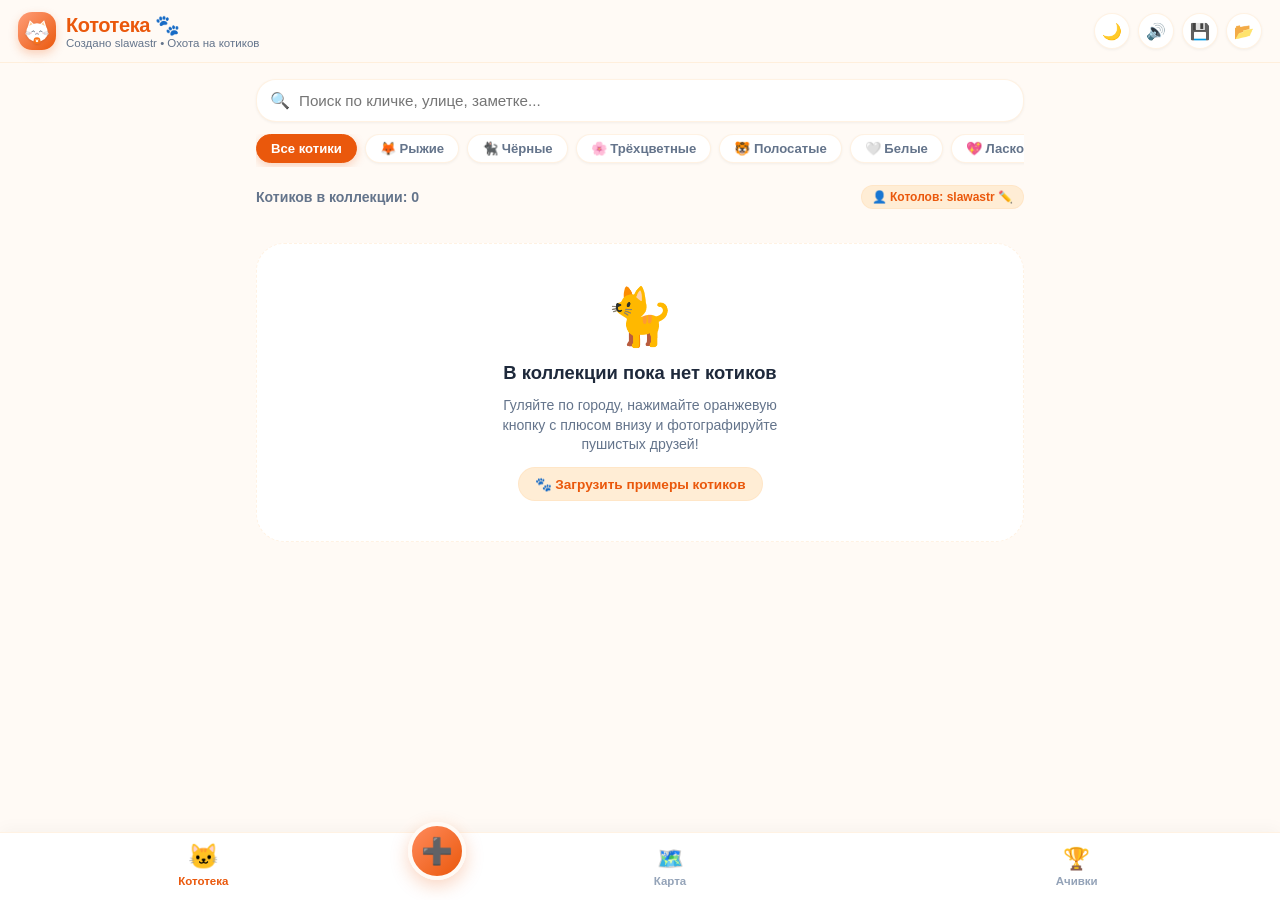
==== android_kototeka/app/src/main/assets/index.html @ 3562c902 "Fix JS init bug, add Telegram sharing template, cat postcard download, and custom username" ====
<!DOCTYPE html>
<html lang="ru">
<head>
  <meta charset="UTF-8">
  <meta name="viewport" content="width=device-width, initial-scale=1.0, maximum-scale=1.0, user-scalable=no, viewport-fit=cover">
  <title>Кототека: Охота на котиков</title>
  
  <!-- PWA & Android Meta -->
  <meta name="theme-color" content="#EA580C">
  <meta name="apple-mobile-web-app-capable" content="yes">
  <meta name="apple-mobile-web-app-status-bar-style" content="black-translucent">
  <meta name="apple-mobile-web-app-title" content="Кототека">
  <link rel="manifest" href="./manifest.json">
  <link rel="icon" type="image/svg+xml" href="./icons/cat-icon.svg">
  <link rel="apple-touch-icon" href="./icons/icon-192.png">

  <!-- Leaflet Map CSS -->
  <link rel="stylesheet" href="https://unpkg.com/leaflet@1.9.4/dist/leaflet.css" 
        integrity="sha256-p4NxAoJBhIIN+hmNHrzRCf9tD/miZyoHS5obTRR9BMY=" crossorigin="" />

  <!-- App Custom Styles -->
  <link rel="stylesheet" href="./css/app.css">
</head>
<body>

  <!-- Top App Header -->
  <header class="app-header">
    <div class="brand-container">
      <img src="./icons/cat-icon.svg" alt="Кототека" class="brand-icon">
      <div>
        <div class="brand-title">Кототека 🐾</div>
        <div class="brand-subtitle">Создано slawastr • Охота на котиков</div>
      </div>
    </div>
    <div class="header-actions">
      <button id="themeToggleBtn" class="icon-button" title="Тёмная/светлая тема">🌙</button>
      <button id="soundToggleBtn" class="icon-button" title="Звуки">🔊</button>
      <button id="exportBackupBtn" class="icon-button" title="Резервная копия (Экспорт)">💾</button>
      <label for="importBackupInput" class="icon-button" title="Восстановить из файла" style="cursor:pointer;">📂</label>
      <input type="file" id="importBackupInput" accept=".json" style="display:none;" />
    </div>
  </header>

  <!-- SCREEN 1: Кототека (Gallery Feed) -->
  <main id="galleryScreen" class="tab-screen active">
    <!-- Search & Filters -->
    <section class="search-filter-section">
      <div class="search-input-wrapper">
        <span class="search-icon">🔍</span>
        <input type="text" id="catSearchInput" class="search-input" placeholder="Поиск по кличке, улице, заметке...">
      </div>
      <div class="filter-chips-container">
        <button type="button" class="filter-chip active" data-filter="all">Все котики</button>
        <button type="button" class="filter-chip" data-filter="Рыжий">🦊 Рыжие</button>
        <button type="button" class="filter-chip" data-filter="Чёрный">🐈‍⬛ Чёрные</button>
        <button type="button" class="filter-chip" data-filter="Трёхцветный">🌸 Трёхцветные</button>
        <button type="button" class="filter-chip" data-filter="Полосатый">🐯 Полосатые</button>
        <button type="button" class="filter-chip" data-filter="Белый">🤍 Белые</button>
        <button type="button" class="filter-chip" data-filter="Ласковый">💖 Ласковые</button>
        <button type="button" class="filter-chip" data-filter="Спит">💤 Спящие</button>
        <button type="button" class="filter-chip" data-filter="Бандит">😎 Бандиты</button>
        <button type="button" class="filter-chip" data-filter="manual">🗺️ Только ручные метки</button>
      </div>
    </section>

    <!-- Stats Bar -->
    <div class="collection-stats-bar">
      <span id="catsCountLabel">Котиков в коллекции: 0</span>
      <button type="button" id="userProfileBtn" class="btn-secondary" style="padding:4px 10px; font-size:0.75rem;" onclick="window.app.promptChangeUsername()" title="Сменить имя котолова">
        <span id="usernameDisplay">👤 Котолов: slawastr ✏️</span>
      </button>
    </div>

    <!-- Cat Cards Grid -->
    <div id="catsGrid" class="cats-grid"></div>

    <!-- Empty State -->
    <div id="emptyState" class="empty-state" style="display:none;">
      <div class="empty-icon">🐈</div>
      <div class="empty-title">В коллекции пока нет котиков</div>
      <div class="empty-desc">
        Гуляйте по городу, нажимайте оранжевую кнопку с плюсом внизу и фотографируйте пушистых друзей!
      </div>
      <button type="button" class="btn-secondary" onclick="window.app.loadSampleCats()">
        🐾 Загрузить примеры котиков
      </button>
    </div>
  </main>

  <!-- SCREEN 2: Карта всех находок -->
  <section id="mapScreen" class="tab-screen">
    <div class="map-floating-bar">
      <span class="map-stat-text">🗺️ Карта всех встреченных котов</span>
      <button id="mainMapLocateBtn" class="map-center-btn">
        <span>📍 Где я</span>
      </button>
    </div>
    <div id="mainMapContainer"></div>
  </section>

  <!-- SCREEN 3: Достижения и Статистика -->
  <section id="achievementsScreen" class="tab-screen">
    <div class="achievements-header">
      <div class="achievements-summary-card">
        <div>
          <div id="statTotalCats" class="summary-stat-value">0</div>
          <div class="summary-stat-label">Всего котов</div>
        </div>
        <div>
          <div id="achUnlockedCount" class="summary-stat-value">0/10</div>
          <div class="summary-stat-label">Ачивок открыто</div>
        </div>
        <div>
          <div id="statTopColor" class="summary-stat-value">—</div>
          <div class="summary-stat-label">Топ окрас</div>
        </div>
      </div>
    </div>
    <div id="achievementsList" class="achievements-list"></div>
    <div style="text-align:center; padding:24px 0 12px 0; font-size:0.82rem; color:var(--text-subtle);">
      🐾 «Кототека» создана <b>slawastr</b> • С любовью к уличным котикам
    </div>
  </section>

  <!-- Bottom Navigation Bar -->
  <nav class="bottom-nav">
    <button class="nav-item active" data-tab="gallery">
      <span class="nav-icon">🐱</span>
      <span>Кототека</span>
    </button>
    
    <div class="fab-container">
      <button id="fabAddCat" class="fab-button" title="Сфотографировать кота">
        <span>➕</span>
      </button>
    </div>

    <button class="nav-item" data-tab="map">
      <span class="nav-icon">🗺️</span>
      <span>Карта</span>
    </button>

    <button class="nav-item" data-tab="achievements">
      <span class="nav-icon">🏆</span>
      <span>Ачивки</span>
    </button>
  </nav>

  <!-- =========================================================================
       MODAL: Добавить котика
       ========================================================================= -->
  <div id="addCatModal" class="modal-overlay">
    <div class="modal-sheet">
      <div class="modal-header">
        <h3 class="modal-title"><span>📸</span> Новый пушистик</h3>
        <button type="button" class="modal-close-btn" onclick="window.app.closeAddCatModal()">✕</button>
      </div>

      <form id="addCatForm" style="display:flex; flex-direction:column; gap:16px;">
        <!-- Photo Uploader -->
        <div class="form-group">
          <label class="form-label"><span>📷</span> Фото кота</label>
          <div id="photoUploaderBox" class="photo-uploader-box">
            <img id="previewPhotoImg" class="photo-preview-img" style="display:none;" alt="Предпросмотр" />
            <div id="photoUploaderContent" class="photo-uploader-content">
              <span class="photo-uploader-icon">📷</span>
              <span class="photo-uploader-text">Сфотографировать котика</span>
              <span class="photo-uploader-sub">или загрузить из галереи</span>
            </div>
          </div>
          <!-- Hidden Native Inputs for Camera and Gallery -->
          <input type="file" id="cameraInput" accept="image/*" capture="environment" style="display:none;" />
          <input type="file" id="galleryInput" accept="image/*" style="display:none;" />
          <div class="photo-actions-row">
            <button type="button" class="photo-action-btn" onclick="document.getElementById('cameraInput').click()">
              📸 Открыть камеру
            </button>
            <button type="button" class="photo-action-btn" onclick="document.getElementById('galleryInput').click()">
              🖼️ Выбрать из фото
            </button>
          </div>
        </div>

        <!-- Name Input -->
        <div class="form-group">
          <label class="form-label" for="catNameInput"><span>🐾</span> Кличка / Описание</label>
          <input type="text" id="catNameInput" class="form-input" placeholder="Например: Барсик у булочной, Рыжий хулиган..." required>
        </div>

        <!-- Date & Time Input -->
        <div class="form-group">
          <label class="form-label" for="catDateInput"><span>📅</span> Дата и время встречи</label>
          <input type="datetime-local" id="catDateInput" class="form-input" required>
        </div>

        <!-- Color Selector Chips -->
        <div class="form-group">
          <label class="form-label"><span>🎨</span> Окрас</label>
          <div id="colorChips" class="tag-chips-grid">
            <span class="tag-select-chip selected" data-val="Рыжий">Рыжий</span>
            <span class="tag-select-chip" data-val="Чёрный">Чёрный</span>
            <span class="tag-select-chip" data-val="Трёхцветный">Трёхцветный</span>
            <span class="tag-select-chip" data-val="Серый">Серый</span>
            <span class="tag-select-chip" data-val="Полосатый">Полосатый</span>
            <span class="tag-select-chip" data-val="Белый">Белый</span>
            <span class="tag-select-chip" data-val="Сиамский">Сиамский</span>
            <span class="tag-select-chip" data-val="Другой">Другой</span>
          </div>
        </div>

        <!-- Mood / Behavior Selector Chips -->
        <div class="form-group">
          <label class="form-label"><span>😺</span> Характер / Настроение</label>
          <div id="moodChips" class="tag-chips-grid">
            <span class="tag-select-chip selected" data-val="Ласковый">Ласковый</span>
            <span class="tag-select-chip" data-val="Спит">Спит</span>
            <span class="tag-select-chip" data-val="Бандит">Бандит</span>
            <span class="tag-select-chip" data-val="Пугливый">Пугливый</span>
            <span class="tag-select-chip" data-val="Охотник">Охотник</span>
            <span class="tag-select-chip" data-val="Мурчит">Мурчит</span>
            <span class="tag-select-chip" data-val="Важный">Важный</span>
          </div>
        </div>

        <!-- Geolocation Dual Selector -->
        <div class="geo-section">
          <div style="display:flex; justify-content:space-between; align-items:center;">
            <label class="form-label" style="margin:0;"><span>📍</span> Геолокация находки</label>
          </div>

          <!-- Mode switcher tab -->
          <div class="geo-mode-switcher">
            <button type="button" id="geoModeManualBtn" class="geo-mode-btn active">
              🗺️ Вручную на карте
            </button>
            <button type="button" id="geoModeAutoBtn" class="geo-mode-btn">
              📡 По GPS (Авто)
            </button>
          </div>

          <!-- Manual Mode Section -->
          <div id="geoManualControls">
            <div class="geo-notice-banner">
              <span>💡</span>
              <div>
                <b>Обход сбоев GPS:</b> просто ткните в нужное место на карте или перетащите лапку. Работает безотказно даже при спуфинге и глушилках в центре города!
              </div>
            </div>

            <!-- Address input with search -->
            <div class="picker-search-bar" style="margin-top:8px;">
              <input type="text" id="manualAddressInput" class="form-input" placeholder="Улица, дом или ориентир (напр. ул. Ленина, 5)" />
              <button type="button" id="searchAddressBtn" class="btn-secondary" style="white-space:nowrap;">Найти</button>
            </div>

            <!-- Mini Leaflet Picker Map -->
            <div id="pickerMapContainer"></div>
            <div style="font-size:0.72rem; color:var(--text-subtle); margin-top:4px; text-align:center;">
              👆 Тапните в любую точку карты или потяните маркер
            </div>
          </div>

          <!-- Auto GPS Mode Section -->
          <div id="geoAutoControls" style="display:none;">
            <div class="geo-notice-banner" style="background:#eff6ff; border-color:#bfdbfe; color:#1e40af;">
              <span>📡</span>
              <div>
                Использует точный датчик GPS смартфона. Если спутники глушатся или показывают аэропорт — переключитесь на «Вручную».
              </div>
            </div>
            <button type="button" id="getGpsBtn" class="btn-secondary" style="width:100%; margin-top:8px; justify-content:center;">
              📡 Определить координаты по GPS
            </button>
            <div id="gpsStatusText" style="font-size:0.78rem; color:var(--text-muted); margin-top:8px; line-height:1.4;">
              Нажмите кнопку выше, чтобы запросить геолокацию устройства
            </div>
          </div>
        </div>

        <!-- Notes Input -->
        <div class="form-group">
          <label class="form-label" for="catNotesInput"><span>📝</span> Заметки об этой встрече</label>
          <textarea id="catNotesInput" class="form-textarea" placeholder="Угостили сосиской, дал погладить пузико, сидит у тёплого люка..."></textarea>
        </div>

        <!-- Save Button -->
        <button type="submit" class="btn-primary">
          <span>🐾</span> Добавить котика в коллекцию!
        </button>
      </form>
    </div>
  </div>

  <!-- =========================================================================
       MODAL: Просмотр карточки котика
       ========================================================================= -->
  <div id="catDetailModal" class="modal-overlay">
    <div class="modal-sheet">
      <div class="modal-header">
        <h3 id="detailCatName" class="modal-title">Барсик</h3>
        <button type="button" class="modal-close-btn" onclick="window.app.closeCatDetailModal()">✕</button>
      </div>

      <img id="detailCatPhoto" class="cat-detail-hero" src="" alt="Фото кота">

      <div style="display:flex; flex-direction:column; gap:10px;">
        <div style="display:flex; align-items:center; justify-content:space-between; flex-wrap:wrap; gap:6px;">
          <div id="detailCatDate" style="font-size:0.82rem; color:var(--text-subtle);"></div>
          <button type="button" class="btn-secondary" style="padding:3px 9px; font-size:0.75rem;" onclick="window.app.editCatDate()">📅 Изменить дату</button>
        </div>
        <div id="detailCatLocation" style="font-size:0.92rem; font-weight:600; color:var(--text-main); display:flex; align-items:center; flex-wrap:wrap;"></div>
        
        <div id="detailCatTags" class="cat-card-tags"></div>

        <div id="detailCatNotes" style="font-size:0.88rem; line-height:1.5; background:#fff7ed; border-left:3px solid var(--primary); padding:10px 14px; border-radius:0 var(--radius-md) var(--radius-md) 0;"></div>
      </div>

      <!-- Telegram Share & Postcard Generation -->
      <div style="display:flex; flex-direction:column; gap:8px; margin-top:8px;">
        <button type="button" class="btn-primary" style="padding:11px 14px; font-size:0.92rem; background:linear-gradient(135deg, #2AABEE, #229ED9);" onclick="window.app.shareToTelegram()">
          <span>✈️</span> Поделиться в Telegram
        </button>
        <button type="button" class="btn-secondary" style="justify-content:center; padding:10px 14px; font-size:0.85rem;" onclick="window.app.downloadCatCard()">
          <span>🖼️</span> Скачать открытку с котиком (PNG)
        </button>
      </div>

      <div class="cat-detail-actions" style="margin-top:8px;">
        <a id="detailOpenMapBtn" href="#" target="_blank" class="btn-secondary" style="flex:1; justify-content:center; text-decoration:none;">
          🗺️ Открыть на карте
        </a>
        <button type="button" class="btn-outline-danger" onclick="window.app.deleteCurrentCat()">
          🗑️ Удалить
        </button>
      </div>
    </div>
  </div>

  <!-- Toast Container for Achievements and Alerts -->
  <div id="toastContainer"></div>

  <!-- Leaflet Map JS -->
  <script src="https://unpkg.com/leaflet@1.9.4/dist/leaflet.js" 
          integrity="sha256-20nQCchB9co0qIjJZRGuk2/Z9VM+kNiyxNV1lvTlZBo=" crossorigin=""></script>

  <!-- App Core Modules -->
  <script src="./js/db.js"></script>
  <script src="./js/camera.js"></script>
  <script src="./js/map.js"></script>
  <script src="./js/achievements.js"></script>
  <script src="./js/app.js"></script>
</body>
</html>
---- android_kototeka/app/src/main/assets/css/app.css ----
/* ==========================================================================
   Kototeka App Styling (Cozy Warm Theme)
   ========================================================================== */

:root {
  --primary: #ea580c;
  --primary-hover: #c2410c;
  --primary-light: #ffedd5;
  --primary-glow: rgba(234, 88, 12, 0.25);
  
  --bg-main: #fffaf5;
  --bg-card: #ffffff;
  --bg-surface: #fed7aa22;
  
  --text-main: #1e293b;
  --text-muted: #64748b;
  --text-subtle: #94a3b8;
  
  --accent-amber: #f59e0b;
  --accent-green: #10b981;
  --accent-rose: #f43f5e;
  --accent-blue: #0284c7;
  
  --border-light: #f1f5f9;
  --border-card: #fed7aa55;
  
  --shadow-sm: 0 1px 3px rgba(0,0,0,0.05);
  --shadow-md: 0 4px 14px rgba(234, 88, 12, 0.08), 0 2px 6px rgba(0,0,0,0.04);
  --shadow-lg: 0 10px 25px -3px rgba(234, 88, 12, 0.12), 0 4px 8px -2px rgba(0,0,0,0.04);
  --shadow-modal: 0 20px 40px -6px rgba(0,0,0,0.22);
  
  --radius-sm: 8px;
  --radius-md: 14px;
  --radius-lg: 20px;
  --radius-xl: 28px;
  --radius-full: 9999px;
  
  --bottom-nav-height: 68px;
  --safe-bottom: env(safe-area-inset-bottom, 16px);
}

* {
  box-sizing: border-box;
  margin: 0;
  padding: 0;
  -webkit-tap-highlight-color: transparent;
  font-family: -apple-system, BlinkMacSystemFont, "Segoe UI", Roboto, "Helvetica Neue", Arial, sans-serif;
}

body {
  background-color: var(--bg-main);
  color: var(--text-main);
  min-height: 100vh;
  display: flex;
  flex-direction: column;
  overflow-x: hidden;
  position: relative;
  padding-bottom: calc(var(--bottom-nav-height) + var(--safe-bottom) + 20px);
}

/* App Header */
.app-header {
  position: sticky;
  top: 0;
  z-index: 50;
  background: rgba(255, 250, 245, 0.92);
  backdrop-filter: blur(12px);
  -webkit-backdrop-filter: blur(12px);
  border-bottom: 1px solid var(--border-card);
  padding: 12px 18px;
  display: flex;
  align-items: center;
  justify-content: space-between;
}

.brand-container {
  display: flex;
  align-items: center;
  gap: 10px;
}

.brand-icon {
  width: 38px;
  height: 38px;
  border-radius: var(--radius-md);
  box-shadow: 0 4px 10px var(--primary-glow);
}

.brand-title {
  font-size: 1.25rem;
  font-weight: 800;
  color: var(--primary);
  letter-spacing: -0.02em;
  display: flex;
  align-items: center;
  gap: 4px;
}

.brand-subtitle {
  font-size: 0.72rem;
  color: var(--text-muted);
  font-weight: 500;
}

.header-actions {
  display: flex;
  align-items: center;
  gap: 8px;
}

.icon-button {
  background: var(--bg-card);
  border: 1px solid var(--border-card);
  border-radius: var(--radius-full);
  width: 36px;
  height: 36px;
  display: flex;
  align-items: center;
  justify-content: center;
  font-size: 1rem;
  cursor: pointer;
  transition: all 0.2s ease;
  color: var(--text-main);
  box-shadow: var(--shadow-sm);
}

.icon-button:active {
  transform: scale(0.92);
  background: var(--primary-light);
}

/* Tab Screens */
.tab-screen {
  display: none;
  padding: 16px;
  max-width: 800px;
  margin: 0 auto;
  width: 100%;
}

.tab-screen.active {
  display: block;
}

#mapScreen.active {
  display: flex;
  flex-direction: column;
  padding: 0;
  max-width: 100%;
  height: calc(100vh - 65px - var(--bottom-nav-height) - var(--safe-bottom));
  position: relative;
}

/* Search and Filters */
.search-filter-section {
  display: flex;
  flex-direction: column;
  gap: 12px;
  margin-bottom: 18px;
}

.search-input-wrapper {
  position: relative;
  display: flex;
  align-items: center;
}

.search-icon {
  position: absolute;
  left: 14px;
  color: var(--text-subtle);
  font-size: 1rem;
}

.search-input {
  width: 100%;
  padding: 12px 14px 12px 42px;
  background: var(--bg-card);
  border: 1px solid var(--border-card);
  border-radius: var(--radius-lg);
  font-size: 0.95rem;
  color: var(--text-main);
  box-shadow: var(--shadow-sm);
  outline: none;
  transition: border-color 0.2s, box-shadow 0.2s;
}

.search-input:focus {
  border-color: var(--primary);
  box-shadow: 0 0 0 3px var(--primary-glow);
}

.filter-chips-container {
  display: flex;
  gap: 8px;
  overflow-x: auto;
  padding-bottom: 4px;
  scrollbar-width: none;
  -webkit-overflow-scrolling: touch;
}

.filter-chips-container::-webkit-scrollbar {
  display: none;
}

.filter-chip {
  flex-shrink: 0;
  padding: 6px 14px;
  background: var(--bg-card);
  border: 1px solid var(--border-card);
  border-radius: var(--radius-full);
  font-size: 0.82rem;
  font-weight: 600;
  color: var(--text-muted);
  cursor: pointer;
  transition: all 0.2s;
  box-shadow: var(--shadow-sm);
}

.filter-chip.active {
  background: var(--primary);
  color: white;
  border-color: var(--primary);
  box-shadow: 0 3px 10px var(--primary-glow);
}

/* Cat Gallery Grid */
.collection-stats-bar {
  display: flex;
  justify-content: space-between;
  align-items: center;
  margin-bottom: 14px;
  font-size: 0.88rem;
  font-weight: 700;
  color: var(--text-muted);
}

.cats-grid {
  display: grid;
  grid-template-columns: repeat(auto-fill, minmax(160px, 1fr));
  gap: 14px;
}

@media (min-width: 500px) {
  .cats-grid {
    grid-template-columns: repeat(auto-fill, minmax(180px, 1fr));
    gap: 16px;
  }
}

.cat-card {
  background: var(--bg-card);
  border: 1px solid var(--border-card);
  border-radius: var(--radius-lg);
  overflow: hidden;
  box-shadow: var(--shadow-md);
  transition: transform 0.25s cubic-bezier(0.2, 0.8, 0.2, 1), box-shadow 0.25s;
  cursor: pointer;
  display: flex;
  flex-direction: column;
  position: relative;
}

.cat-card:active {
  transform: scale(0.97);
}

.cat-card-img-wrap {
  width: 100%;
  aspect-ratio: 1 / 1;
  position: relative;
  background: #f1f5f9;
  overflow: hidden;
}

.cat-card-img {
  width: 100%;
  height: 100%;
  object-fit: cover;
  transition: transform 0.4s ease;
}

.cat-card:hover .cat-card-img {
  transform: scale(1.05);
}

.cat-card-mode-badge {
  position: absolute;
  top: 8px;
  right: 8px;
  padding: 3px 7px;
  background: rgba(255, 255, 255, 0.88);
  backdrop-filter: blur(4px);
  border-radius: var(--radius-full);
  font-size: 0.68rem;
  font-weight: 700;
  box-shadow: 0 2px 6px rgba(0,0,0,0.12);
  display: flex;
  align-items: center;
  gap: 3px;
}

.cat-card-info {
  padding: 10px 12px;
  display: flex;
  flex-direction: column;
  gap: 4px;
  flex-grow: 1;
}

.cat-card-name {
  font-size: 0.96rem;
  font-weight: 700;
  color: var(--text-main);
  white-space: nowrap;
  overflow: hidden;
  text-overflow: ellipsis;
}

.cat-card-tags {
  display: flex;
  gap: 4px;
  flex-wrap: wrap;
  margin-top: 2px;
}

.tag-badge {
  font-size: 0.68rem;
  padding: 2px 7px;
  background: var(--primary-light);
  color: var(--primary);
  border-radius: var(--radius-sm);
  font-weight: 600;
}

.cat-card-meta {
  display: flex;
  align-items: center;
  justify-content: space-between;
  margin-top: 6px;
  font-size: 0.72rem;
  color: var(--text-subtle);
}

.cat-card-loc {
  display: flex;
  align-items: center;
  gap: 3px;
  white-space: nowrap;
  overflow: hidden;
  text-overflow: ellipsis;
  max-width: 65%;
}

/* Empty State */
.empty-state {
  text-align: center;
  padding: 40px 20px;
  display: flex;
  flex-direction: column;
  align-items: center;
  gap: 12px;
  background: var(--bg-card);
  border-radius: var(--radius-xl);
  border: 1px dashed var(--border-card);
  margin-top: 20px;
}

.empty-icon {
  font-size: 3.5rem;
  animation: gentle-wobble 3s infinite ease-in-out;
}

.empty-title {
  font-size: 1.15rem;
  font-weight: 700;
  color: var(--text-main);
}

.empty-desc {
  font-size: 0.88rem;
  color: var(--text-muted);
  max-width: 320px;
  line-height: 1.4;
}

.btn-secondary {
  padding: 8px 16px;
  background: var(--primary-light);
  color: var(--primary);
  border: 1px solid var(--border-card);
  border-radius: var(--radius-full);
  font-weight: 700;
  font-size: 0.85rem;
  cursor: pointer;
  transition: all 0.2s;
  display: inline-flex;
  align-items: center;
  gap: 6px;
}

.btn-secondary:active {
  transform: scale(0.96);
}

/* Map Screen Elements */
#mainMapContainer {
  width: 100%;
  height: 100%;
  flex-grow: 1;
  background: #f8fafc;
}

.map-floating-bar {
  position: absolute;
  top: 14px;
  left: 14px;
  right: 14px;
  z-index: 400;
  background: rgba(255, 255, 255, 0.94);
  backdrop-filter: blur(8px);
  padding: 8px 14px;
  border-radius: var(--radius-lg);
  box-shadow: var(--shadow-md);
  display: flex;
  align-items: center;
  justify-content: space-between;
  border: 1px solid var(--border-card);
}

.map-stat-text {
  font-size: 0.86rem;
  font-weight: 700;
  color: var(--text-main);
}

.map-center-btn {
  background: var(--primary);
  color: white;
  border: none;
  border-radius: var(--radius-full);
  padding: 6px 12px;
  font-size: 0.82rem;
  font-weight: 700;
  cursor: pointer;
  display: flex;
  align-items: center;
  gap: 4px;
  box-shadow: 0 2px 8px var(--primary-glow);
}

/* Custom Map Pins */
.custom-cat-icon {
  background: transparent;
  border: none;
}

.cat-map-pin {
  width: 44px;
  height: 52px;
  position: relative;
  display: flex;
  flex-direction: column;
  align-items: center;
  cursor: pointer;
  transition: transform 0.2s cubic-bezier(0.175, 0.885, 0.32, 1.275);
}

.cat-map-pin:hover {
  transform: scale(1.15) translateY(-4px);
  z-index: 1000;
}

.pin-inner {
  width: 40px;
  height: 40px;
  border-radius: 50%;
  background: white;
  border: 3px solid var(--primary);
  box-shadow: 0 4px 10px rgba(0,0,0,0.25);
  overflow: hidden;
  display: flex;
  align-items: center;
  justify-content: center;
}

.pin-inner img {
  width: 100%;
  height: 100%;
  object-fit: cover;
}

.pin-tip {
  width: 0;
  height: 0;
  border-left: 6px solid transparent;
  border-right: 6px solid transparent;
  border-top: 8px solid var(--primary);
  margin-top: -1px;
}

.cat-map-popup {
  padding: 6px;
  display: flex;
  flex-direction: column;
  gap: 8px;
}

.cat-bubble-popup .leaflet-popup-content-wrapper {
  border-radius: var(--radius-lg);
  box-shadow: var(--shadow-lg);
  padding: 4px;
}

.cat-bubble-popup .leaflet-popup-content {
  margin: 6px;
}

.popup-thumb {
  width: 100%;
  height: 120px;
  background-size: cover;
  background-position: center;
  border-radius: var(--radius-md);
}

.popup-name {
  font-size: 1rem;
  font-weight: 800;
  color: var(--text-main);
  margin: 0;
}

.popup-date, .popup-addr {
  font-size: 0.75rem;
  color: var(--text-muted);
}

.popup-btn {
  margin-top: 4px;
  width: 100%;
  padding: 6px;
  background: var(--primary);
  color: white;
  border: none;
  border-radius: var(--radius-md);
  font-size: 0.82rem;
  font-weight: 700;
  cursor: pointer;
}

/* Bottom Navigation */
.bottom-nav {
  position: fixed;
  bottom: 0;
  left: 0;
  right: 0;
  height: var(--bottom-nav-height);
  padding-bottom: var(--safe-bottom);
  background: rgba(255, 255, 255, 0.95);
  backdrop-filter: blur(14px);
  -webkit-backdrop-filter: blur(14px);
  border-top: 1px solid var(--border-card);
  display: flex;
  align-items: center;
  justify-content: space-around;
  z-index: 100;
  box-shadow: 0 -4px 15px rgba(0,0,0,0.03);
}

.nav-item {
  flex: 1;
  display: flex;
  flex-direction: column;
  align-items: center;
  gap: 3px;
  color: var(--text-subtle);
  font-size: 0.72rem;
  font-weight: 600;
  cursor: pointer;
  transition: all 0.2s;
  padding: 6px 0;
  background: transparent;
  border: none;
}

.nav-item.active {
  color: var(--primary);
}

.nav-icon {
  font-size: 1.35rem;
  transition: transform 0.2s;
}

.nav-item.active .nav-icon {
  transform: scale(1.15) translateY(-2px);
}

/* Floating Action Button (Add Cat) */
.fab-container {
  position: relative;
  width: 60px;
  height: 60px;
  display: flex;
  align-items: center;
  justify-content: center;
  top: -16px;
}

.fab-button {
  width: 58px;
  height: 58px;
  border-radius: 50%;
  background: linear-gradient(135deg, #ff8a5c, #ea580c);
  color: white;
  border: 4px solid var(--bg-main);
  box-shadow: 0 6px 18px var(--primary-glow);
  display: flex;
  align-items: center;
  justify-content: center;
  font-size: 1.6rem;
  cursor: pointer;
  transition: all 0.2s cubic-bezier(0.175, 0.885, 0.32, 1.275);
}

.fab-button:active {
  transform: scale(0.92);
}

/* Achievements Screen */
.achievements-header {
  margin-bottom: 16px;
}

.achievements-summary-card {
  background: linear-gradient(135deg, #fff7ed, #ffedd5);
  border: 1px solid #fed7aa;
  border-radius: var(--radius-lg);
  padding: 16px;
  display: grid;
  grid-template-columns: repeat(3, 1fr);
  gap: 12px;
  text-align: center;
  margin-bottom: 20px;
  box-shadow: var(--shadow-sm);
}

.summary-stat-value {
  font-size: 1.4rem;
  font-weight: 800;
  color: var(--primary);
}

.summary-stat-label {
  font-size: 0.72rem;
  color: var(--text-muted);
  font-weight: 600;
  margin-top: 2px;
}

.achievements-list {
  display: flex;
  flex-direction: column;
  gap: 12px;
}

.ach-card {
  background: var(--bg-card);
  border: 1px solid var(--border-card);
  border-radius: var(--radius-md);
  padding: 14px;
  display: flex;
  align-items: center;
  gap: 14px;
  box-shadow: var(--shadow-sm);
  transition: all 0.2s;
}

.ach-card.locked {
  opacity: 0.55;
  filter: grayscale(0.85);
  background: #f8fafc;
}

.ach-card-icon {
  width: 48px;
  height: 48px;
  border-radius: 50%;
  background: var(--primary-light);
  display: flex;
  align-items: center;
  justify-content: center;
  font-size: 1.5rem;
  flex-shrink: 0;
}

.ach-card.locked .ach-card-icon {
  background: #e2e8f0;
}

.ach-card-info {
  flex-grow: 1;
}

.ach-card-title {
  font-size: 0.95rem;
  font-weight: 700;
  color: var(--text-main);
  display: flex;
  align-items: center;
  justify-content: space-between;
}

.ach-card-desc {
  font-size: 0.78rem;
  color: var(--text-muted);
  margin-top: 2px;
}

.ach-card-progress {
  font-size: 0.72rem;
  font-weight: 700;
  color: var(--primary);
}

/* Modals */
.modal-overlay {
  position: fixed;
  inset: 0;
  background: rgba(15, 23, 42, 0.6);
  backdrop-filter: blur(4px);
  -webkit-backdrop-filter: blur(4px);
  z-index: 500;
  display: flex;
  align-items: flex-end;
  justify-content: center;
  opacity: 0;
  pointer-events: none;
  transition: opacity 0.25s ease;
}

@media (min-width: 640px) {
  .modal-overlay {
    align-items: center;
    padding: 20px;
  }
}

.modal-overlay.open {
  opacity: 1;
  pointer-events: auto;
}

.modal-sheet {
  background: var(--bg-card);
  width: 100%;
  max-width: 540px;
  max-height: 92vh;
  border-radius: var(--radius-xl) var(--radius-xl) 0 0;
  overflow-y: auto;
  box-shadow: var(--shadow-modal);
  transform: translateY(100%);
  transition: transform 0.3s cubic-bezier(0.16, 1, 0.3, 1);
  padding: 20px;
  position: relative;
  display: flex;
  flex-direction: column;
  gap: 16px;
}

@media (min-width: 640px) {
  .modal-sheet {
    border-radius: var(--radius-xl);
    transform: scale(0.95) translateY(20px);
  }
  .modal-overlay.open .modal-sheet {
    transform: scale(1) translateY(0);
  }
}

.modal-overlay.open .modal-sheet {
  transform: translateY(0);
}

.modal-header {
  display: flex;
  align-items: center;
  justify-content: space-between;
  border-bottom: 1px solid var(--border-light);
  padding-bottom: 12px;
}

.modal-title {
  font-size: 1.2rem;
  font-weight: 800;
  color: var(--text-main);
  display: flex;
  align-items: center;
  gap: 6px;
}

.modal-close-btn {
  background: #f1f5f9;
  border: none;
  width: 32px;
  height: 32px;
  border-radius: 50%;
  font-size: 1.2rem;
  display: flex;
  align-items: center;
  justify-content: center;
  cursor: pointer;
  color: var(--text-muted);
}

/* Photo Picker Area */
.photo-uploader-box {
  width: 100%;
  aspect-ratio: 16 / 10;
  background: #fff7ed;
  border: 2px dashed #fdba74;
  border-radius: var(--radius-lg);
  display: flex;
  flex-direction: column;
  align-items: center;
  justify-content: center;
  gap: 10px;
  position: relative;
  overflow: hidden;
  cursor: pointer;
  transition: all 0.2s;
}

.photo-uploader-box:hover {
  background: #ffedd5;
  border-color: var(--primary);
}

.photo-preview-img {
  width: 100%;
  height: 100%;
  object-fit: cover;
  position: absolute;
  inset: 0;
}

.photo-uploader-content {
  display: flex;
  flex-direction: column;
  align-items: center;
  gap: 6px;
  text-align: center;
  z-index: 2;
  pointer-events: none;
}

.photo-uploader-icon {
  font-size: 2.2rem;
}

.photo-uploader-text {
  font-size: 0.9rem;
  font-weight: 700;
  color: var(--primary);
}

.photo-uploader-sub {
  font-size: 0.72rem;
  color: var(--text-muted);
}

.photo-actions-row {
  display: flex;
  gap: 10px;
  width: 100%;
}

.photo-action-btn {
  flex: 1;
  padding: 10px;
  border-radius: var(--radius-md);
  background: var(--bg-surface);
  border: 1px solid var(--border-card);
  font-size: 0.82rem;
  font-weight: 700;
  color: var(--primary);
  display: flex;
  align-items: center;
  justify-content: center;
  gap: 6px;
  cursor: pointer;
}

/* Form Controls */
.form-group {
  display: flex;
  flex-direction: column;
  gap: 6px;
}

.form-label {
  font-size: 0.82rem;
  font-weight: 700;
  color: var(--text-main);
  display: flex;
  align-items: center;
  gap: 4px;
}

.form-input, .form-textarea {
  width: 100%;
  padding: 10px 14px;
  border: 1px solid var(--border-card);
  border-radius: var(--radius-md);
  font-size: 0.92rem;
  background: #fdfdfd;
  color: var(--text-main);
  outline: none;
  transition: all 0.2s;
}

.form-input:focus, .form-textarea:focus {
  border-color: var(--primary);
  box-shadow: 0 0 0 3px var(--primary-glow);
}

.form-textarea {
  min-height: 70px;
  resize: vertical;
}

/* Tag Selectors */
.tag-chips-grid {
  display: flex;
  flex-wrap: wrap;
  gap: 6px;
}

.tag-select-chip {
  padding: 5px 12px;
  border-radius: var(--radius-full);
  background: #f1f5f9;
  border: 1px solid #e2e8f0;
  font-size: 0.78rem;
  font-weight: 600;
  color: var(--text-muted);
  cursor: pointer;
  transition: all 0.15s;
}

.tag-select-chip.selected {
  background: var(--primary);
  color: white;
  border-color: var(--primary);
  box-shadow: 0 2px 6px var(--primary-glow);
}

/* Dual Geolocation Selector (Auto vs Manual) */
.geo-section {
  background: #fffbf7;
  border: 1px solid #fed7aa;
  border-radius: var(--radius-lg);
  padding: 12px;
  display: flex;
  flex-direction: column;
  gap: 10px;
}

.geo-mode-switcher {
  display: flex;
  background: #f1f5f9;
  border-radius: var(--radius-md);
  padding: 3px;
  gap: 4px;
}

.geo-mode-btn {
  flex: 1;
  padding: 8px 10px;
  border-radius: var(--radius-sm);
  border: none;
  background: transparent;
  font-size: 0.8rem;
  font-weight: 700;
  color: var(--text-muted);
  cursor: pointer;
  transition: all 0.2s;
  display: flex;
  align-items: center;
  justify-content: center;
  gap: 5px;
}

.geo-mode-btn.active {
  background: white;
  color: var(--primary);
  box-shadow: 0 2px 6px rgba(0,0,0,0.08);
}

.geo-notice-banner {
  background: #fffbeb;
  border: 1px solid #fde68a;
  border-radius: var(--radius-md);
  padding: 8px 10px;
  font-size: 0.74rem;
  color: #92400e;
  line-height: 1.35;
  display: flex;
  align-items: flex-start;
  gap: 6px;
}

#pickerMapContainer {
  width: 100%;
  height: 190px;
  border-radius: var(--radius-md);
  border: 1px solid var(--border-card);
  margin-top: 4px;
  overflow: hidden;
  position: relative;
}

.picker-search-bar {
  display: flex;
  gap: 6px;
}

.btn-primary {
  width: 100%;
  padding: 14px;
  background: linear-gradient(135deg, #ff8a5c, #ea580c);
  color: white;
  border: none;
  border-radius: var(--radius-lg);
  font-size: 1rem;
  font-weight: 800;
  cursor: pointer;
  box-shadow: 0 6px 18px var(--primary-glow);
  display: flex;
  align-items: center;
  justify-content: center;
  gap: 8px;
  transition: all 0.2s;
}

.btn-primary:active {
  transform: scale(0.98);
}

/* Picker Marker on Map */
.picker-pin-wrapper {
  background: transparent;
  border: none;
}

.picker-custom-pin {
  display: flex;
  flex-direction: column;
  align-items: center;
  cursor: grab;
}

.picker-pin-paw {
  width: 38px;
  height: 38px;
  background: #ea580c;
  color: white;
  border-radius: 50% 50% 50% 0;
  transform: rotate(-45deg);
  display: flex;
  align-items: center;
  justify-content: center;
  font-size: 1.2rem;
  box-shadow: 0 4px 10px rgba(0,0,0,0.3);
  border: 2px solid white;
}

.picker-pin-paw span {
  transform: rotate(45deg);
}

.picker-pin-shadow {
  width: 16px;
  height: 6px;
  background: rgba(0,0,0,0.25);
  border-radius: 50%;
  margin-top: 3px;
}

/* Detail Modal Styles */
.cat-detail-hero {
  width: 100%;
  max-height: 320px;
  border-radius: var(--radius-lg);
  object-fit: cover;
  box-shadow: var(--shadow-md);
}

.cat-detail-actions {
  display: flex;
  gap: 10px;
}

.btn-outline-danger {
  padding: 10px 16px;
  border: 1px solid #fca5a5;
  background: #fef2f2;
  color: #dc2626;
  border-radius: var(--radius-md);
  font-size: 0.85rem;
  font-weight: 700;
  cursor: pointer;
}

/* Toast Notifications */
#toastContainer {
  position: fixed;
  top: 18px;
  left: 50%;
  transform: translateX(-50%);
  z-index: 1000;
  display: flex;
  flex-direction: column;
  gap: 8px;
  width: 90%;
  max-width: 380px;
  pointer-events: none;
}

.achievement-toast {
  background: rgba(255, 255, 255, 0.96);
  backdrop-filter: blur(12px);
  border: 2px solid #fdba74;
  border-radius: var(--radius-xl);
  padding: 12px 16px;
  display: flex;
  align-items: center;
  gap: 12px;
  box-shadow: var(--shadow-modal);
  pointer-events: auto;
  transition: all 0.4s ease;
}

.ach-icon-bubble {
  width: 44px;
  height: 44px;
  border-radius: 50%;
  background: linear-gradient(135deg, #fed7aa, #f97316);
  display: flex;
  align-items: center;
  justify-content: center;
  font-size: 1.5rem;
  flex-shrink: 0;
  box-shadow: 0 4px 10px var(--primary-glow);
}

.ach-badge-label {
  font-size: 0.68rem;
  font-weight: 800;
  color: var(--primary);
  text-transform: uppercase;
  letter-spacing: 0.04em;
}

.ach-title {
  font-size: 0.95rem;
  font-weight: 800;
  color: var(--text-main);
}

.ach-desc {
  font-size: 0.74rem;
  color: var(--text-muted);
}

.fade-out {
  opacity: 0;
  transform: translateY(-15px) scale(0.95);
}

@keyframes gentle-wobble {
  0%, 100% { transform: rotate(0deg); }
  25% { transform: rotate(-6deg); }
  75% { transform: rotate(6deg); }
}

@keyframes popIn {
  0% { transform: scale(0.7); opacity: 0; }
  80% { transform: scale(1.08); }
  100% { transform: scale(1); opacity: 1; }
}

.animate-pop {
  animation: popIn 0.3s cubic-bezier(0.175, 0.885, 0.32, 1.275);
}

/* ==========================================================================
   Dark Mode Theme Overrides
   ========================================================================== */

body.dark-mode {
  --bg-main: #0b1120;
  --bg-card: #1e293b;
  --bg-surface: #334155;
  
  --text-main: #f8fafc;
  --text-muted: #cbd5e1;
  --text-subtle: #94a3b8;
  
  --border-light: #334155;
  --border-card: #334155;
  
  --primary-light: rgba(234, 88, 12, 0.22);
}

body.dark-mode .app-header {
  background: rgba(11, 17, 32, 0.94);
  border-bottom-color: #334155;
}

body.dark-mode .bottom-nav {
  background: rgba(11, 17, 32, 0.95);
  border-top-color: #334155;
}

body.dark-mode .modal-sheet {
  background: #1e293b;
  color: #f8fafc;
}

body.dark-mode .form-input,
body.dark-mode .form-textarea,
body.dark-mode .search-input {
  background: #0f172a;
  color: #f8fafc;
  border-color: #334155;
}

body.dark-mode .filter-chip {
  background: #1e293b;
  color: #cbd5e1;
  border-color: #334155;
}

body.dark-mode .tag-select-chip {
  background: #0f172a;
  color: #cbd5e1;
  border-color: #334155;
}

body.dark-mode .geo-section {
  background: #1e293b;
  border-color: #475569;
}

body.dark-mode .geo-mode-switcher {
  background: #0f172a;
}

body.dark-mode .geo-mode-btn.active {
  background: #334155;
  color: #f97316;
}

body.dark-mode .geo-notice-banner {
  background: #292524;
  border-color: #78350f;
  color: #fde68a;
}

body.dark-mode .ach-card {
  background: #1e293b;
  border-color: #334155;
}

body.dark-mode .ach-card.locked {
  background: #0f172a;
}

body.dark-mode .achievements-summary-card {
  background: linear-gradient(135deg, #1e293b, #0f172a);
  border-color: #ea580c55;
}

body.dark-mode .photo-uploader-box {
  background: #0f172a;
  border-color: #ea580c77;
}

body.dark-mode .empty-state {
  background: #1e293b;
  border-color: #334155;
}

body.dark-mode .icon-button {
  background: #1e293b;
  border-color: #334155;
  color: #f8fafc;
}

body.dark-mode .cat-card {
  background: #1e293b;
  border-color: #334155;
}

body.dark-mode .cat-bubble-popup .leaflet-popup-content-wrapper {
  background: #1e293b;
  color: #f8fafc;
}

body.dark-mode .popup-name {
  color: #f8fafc;
}

body.dark-mode .map-floating-bar {
  background: rgba(30, 41, 59, 0.94);
  border-color: #334155;
}

body.dark-mode .map-stat-text {
  color: #f8fafc;
}

body.dark-mode .achievement-toast {
  background: rgba(30, 41, 59, 0.96);
  border-color: #ea580c;
  color: #f8fafc;
}
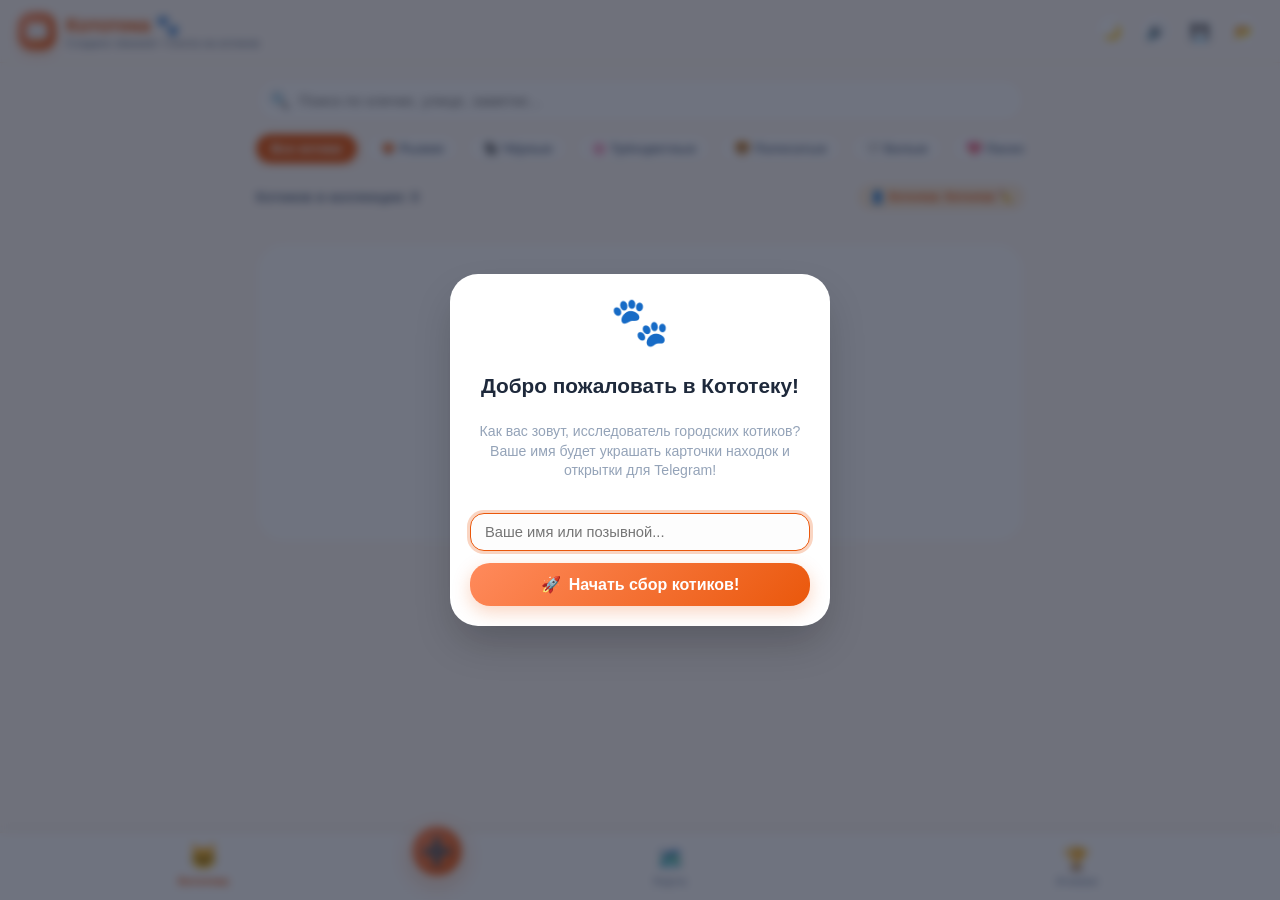
==== commit 4a436728: "Fix camera FileProvider permission error, add first-launch username prompt, and EXIF date extraction" ====
--- a/android_kototeka/app/src/main/assets/index.html
+++ b/android_kototeka/app/src/main/assets/index.html
@@ -191,6 +191,7 @@
         <div class="form-group">
           <label class="form-label" for="catDateInput"><span>📅</span> Дата и время встречи</label>
           <input type="datetime-local" id="catDateInput" class="form-input" required>
+          <div id="catDateDetectedNotice" style="display:none; font-size:0.75rem; color:#ea580c; font-weight:600; margin-top:4px;"></div>
         </div>
 
         <!-- Color Selector Chips -->
@@ -336,6 +337,49 @@
     </div>
   </div>
 
+  <!-- =========================================================================
+       MODAL: Открытка с котиком (Предпросмотр и сохранение)
+       ========================================================================= -->
+  <div id="postcardModal" class="modal-overlay">
+    <div class="modal-sheet" style="max-width:440px;">
+      <div class="modal-header">
+        <h3 class="modal-title"><span>🖼️</span> Открытка котика</h3>
+        <button type="button" class="modal-close-btn" onclick="document.getElementById('postcardModal').classList.remove('open')">✕</button>
+      </div>
+
+      <img id="postcardPreviewImg" style="width:100%; border-radius:14px; box-shadow:0 4px 14px rgba(0,0,0,0.15); margin-top:6px;" alt="Открытка с котиком">
+
+      <div style="display:flex; flex-direction:column; gap:8px; margin-top:10px;">
+        <button type="button" class="btn-primary" onclick="window.app.savePostcardToDevice()">
+          <span>💾</span> Сохранить открытку в Галерею
+        </button>
+        <button type="button" class="btn-secondary" style="justify-content:center; padding:10px 14px;" onclick="window.app.sharePostcardToTelegram()">
+          <span>✈️</span> Отправить в Telegram
+        </button>
+      </div>
+    </div>
+  </div>
+
+  <!-- =========================================================================
+       MODAL: Приветствие и выбор имени при первом входе
+       ========================================================================= -->
+  <div id="welcomeUserModal" class="modal-overlay">
+    <div class="modal-sheet" style="max-width:380px; text-align:center;">
+      <div style="font-size:3rem; margin-bottom:8px;">🐾</div>
+      <h3 class="modal-title" style="justify-content:center; font-size:1.3rem;">Добро пожаловать в Кототеку!</h3>
+      <p style="font-size:0.88rem; color:var(--text-subtle); margin:8px 0 16px; line-height:1.4;">
+        Как вас зовут, исследователь городских котиков? Ваше имя будет украшать карточки находок и открытки для Telegram!
+      </p>
+
+      <form id="welcomeUserForm" style="display:flex; flex-direction:column; gap:12px;">
+        <input type="text" id="welcomeUsernameInput" class="form-input" placeholder="Ваше имя или позывной..." maxlength="30" required autofocus />
+        <button type="submit" class="btn-primary" style="justify-content:center; padding:12px;">
+          <span>🚀</span> Начать сбор котиков!
+        </button>
+      </form>
+    </div>
+  </div>
+
   <!-- Toast Container for Achievements and Alerts -->
   <div id="toastContainer"></div>
 
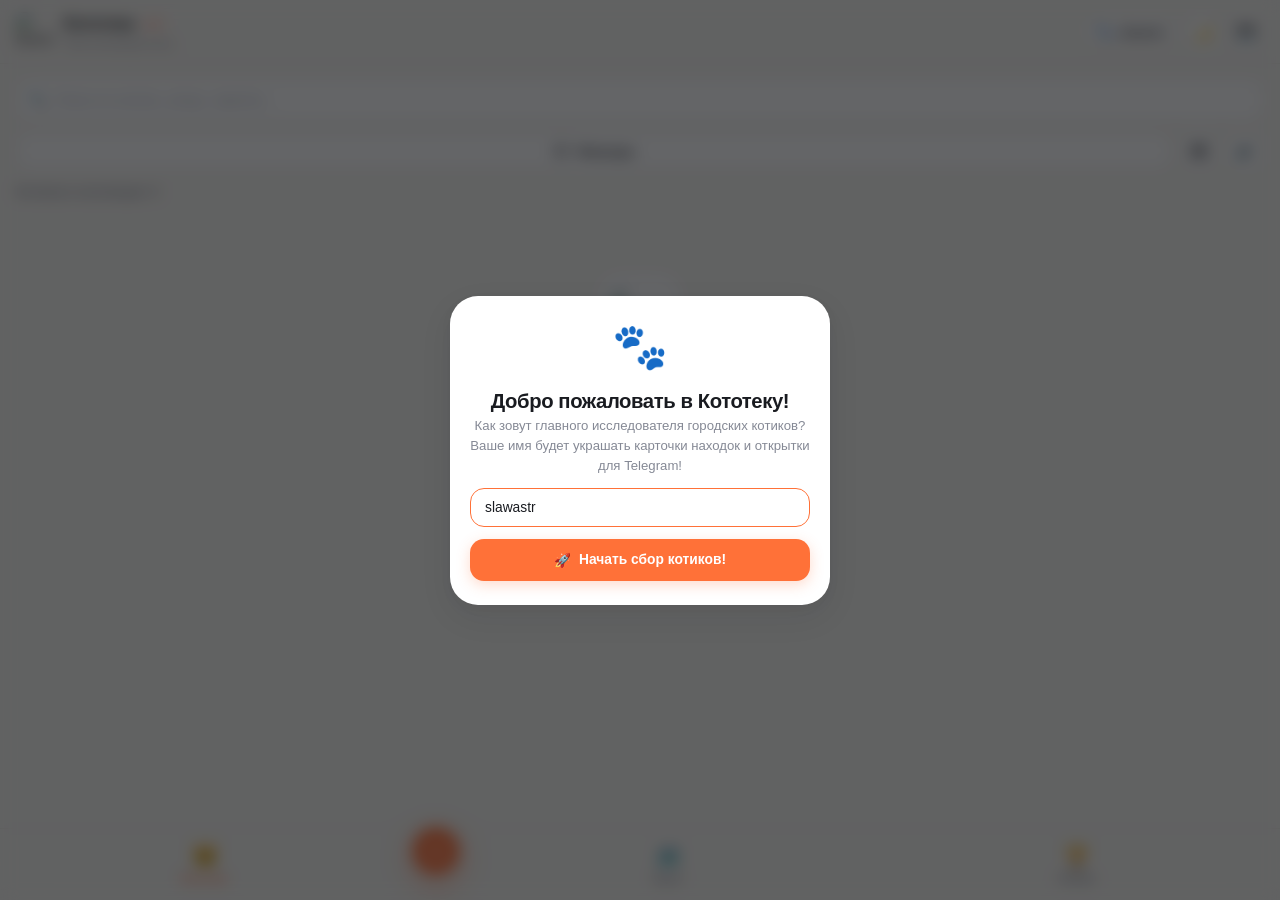
==== commit fe6398be: "Kototeka 2.0: Premium redesign, native filter sheet, retina photo pipeline, and v2.0.0 release" ====
--- a/android_kototeka/app/src/main/assets/index.html
+++ b/android_kototeka/app/src/main/assets/index.html
@@ -3,12 +3,12 @@
 <head>
   <meta charset="UTF-8">
   <meta name="viewport" content="width=device-width, initial-scale=1.0, maximum-scale=1.0, user-scalable=no, viewport-fit=cover">
-  <title>Кототека: Охота на котиков</title>
+  <title>Кототека 2.0 — Коллекция городских котов</title>
   
-  <!-- PWA & Android Meta -->
-  <meta name="theme-color" content="#EA580C">
+  <!-- PWA & Mobile Meta -->
+  <meta name="theme-color" content="#F7F5F0" id="themeColorMeta">
   <meta name="apple-mobile-web-app-capable" content="yes">
-  <meta name="apple-mobile-web-app-status-bar-style" content="black-translucent">
+  <meta name="apple-mobile-web-app-status-bar-style" content="default">
   <meta name="apple-mobile-web-app-title" content="Кототека">
   <link rel="manifest" href="./manifest.json">
   <link rel="icon" type="image/svg+xml" href="./icons/cat-icon.svg">
@@ -18,7 +18,7 @@
   <link rel="stylesheet" href="https://unpkg.com/leaflet@1.9.4/dist/leaflet.css" 
         integrity="sha256-p4NxAoJBhIIN+hmNHrzRCf9tD/miZyoHS5obTRR9BMY=" crossorigin="" />
 
-  <!-- App Custom Styles -->
+  <!-- App 2.0 Custom Styles -->
   <link rel="stylesheet" href="./css/app.css">
 </head>
 <body>
@@ -26,60 +26,102 @@
   <!-- Top App Header -->
   <header class="app-header">
     <div class="brand-container">
-      <img src="./icons/cat-icon.svg" alt="Кототека" class="brand-icon">
-      <div>
-        <div class="brand-title">Кототека 🐾</div>
-        <div class="brand-subtitle">Создано slawastr • Охота на котиков</div>
-      </div>
-    </div>
+      <div class="brand-logo-wrap">
+        <img src="./icons/cat-icon.svg" alt="Кототека" class="brand-icon">
+      </div>
+      <div class="brand-titles">
+        <div class="brand-name">
+          <span>Кототека</span>
+          <span class="brand-badge">2.0</span>
+        </div>
+        <div class="brand-tagline">Твоя коллекция котов</div>
+      </div>
+    </div>
+    
     <div class="header-actions">
-      <button id="themeToggleBtn" class="icon-button" title="Тёмная/светлая тема">🌙</button>
-      <button id="soundToggleBtn" class="icon-button" title="Звуки">🔊</button>
-      <button id="exportBackupBtn" class="icon-button" title="Резервная копия (Экспорт)">💾</button>
-      <label for="importBackupInput" class="icon-button" title="Восстановить из файла" style="cursor:pointer;">📂</label>
-      <input type="file" id="importBackupInput" accept=".json" style="display:none;" />
+      <button type="button" id="userProfileBtn" class="header-user-pill" onclick="window.app.promptChangeUsername()" title="Сменить имя котолова">
+        <span class="user-pill-avatar">🐾</span>
+        <span id="usernameDisplay">slawastr</span>
+      </button>
+      <button type="button" id="themeToggleBtn" class="header-icon-btn" title="Сменить тему оформления">
+        <span id="themeToggleIcon">🌙</span>
+      </button>
+      <button type="button" id="backupModalBtn" class="header-icon-btn" onclick="window.app.openBackupModal()" title="Резервное копирование">
+        <span>💾</span>
+      </button>
     </div>
   </header>
 
   <!-- SCREEN 1: Кототека (Gallery Feed) -->
   <main id="galleryScreen" class="tab-screen active">
-    <!-- Search & Filters -->
-    <section class="search-filter-section">
-      <div class="search-input-wrapper">
+    <!-- Controls: Search & Native Filter Button -->
+    <section class="gallery-controls-section">
+      <div class="search-box">
         <span class="search-icon">🔍</span>
         <input type="text" id="catSearchInput" class="search-input" placeholder="Поиск по кличке, улице, заметке...">
-      </div>
-      <div class="filter-chips-container">
-        <button type="button" class="filter-chip active" data-filter="all">Все котики</button>
-        <button type="button" class="filter-chip" data-filter="Рыжий">🦊 Рыжие</button>
-        <button type="button" class="filter-chip" data-filter="Чёрный">🐈‍⬛ Чёрные</button>
-        <button type="button" class="filter-chip" data-filter="Трёхцветный">🌸 Трёхцветные</button>
-        <button type="button" class="filter-chip" data-filter="Полосатый">🐯 Полосатые</button>
-        <button type="button" class="filter-chip" data-filter="Белый">🤍 Белые</button>
-        <button type="button" class="filter-chip" data-filter="Ласковый">💖 Ласковые</button>
-        <button type="button" class="filter-chip" data-filter="Спит">💤 Спящие</button>
-        <button type="button" class="filter-chip" data-filter="Бандит">😎 Бандиты</button>
-        <button type="button" class="filter-chip" data-filter="manual">🗺️ Только ручные метки</button>
+        <button type="button" id="searchClearBtn" class="search-clear-btn" style="display:none;" title="Очистить поиск">✕</button>
+      </div>
+
+      <div class="controls-toolbar">
+        <button type="button" id="openFilterBtn" class="btn-filter-trigger" onclick="window.app.openFilterModal()">
+          <svg class="control-svg" width="16" height="16" viewBox="0 0 24 24" fill="none" stroke="currentColor" stroke-width="2" stroke-linecap="round" stroke-linejoin="round">
+            <line x1="4" y1="21" x2="4" y2="14"></line>
+            <line x1="4" y1="10" x2="4" y2="3"></line>
+            <line x1="12" y1="21" x2="12" y2="12"></line>
+            <line x1="12" y1="8" x2="12" y2="3"></line>
+            <line x1="20" y1="21" x2="20" y2="16"></line>
+            <line x1="20" y1="12" x2="20" y2="3"></line>
+            <line x1="1" y1="14" x2="7" y2="14"></line>
+            <line x1="9" y1="8" x2="15" y2="8"></line>
+            <line x1="17" y1="16" x2="23" y2="16"></line>
+          </svg>
+          <span>Фильтры</span>
+          <span id="activeFilterBadge" class="filter-count-badge" style="display:none;">0</span>
+        </button>
+
+        <button type="button" id="viewToggleBtn" class="btn-tool-icon" onclick="window.app.toggleViewLayout()" title="Переключить вид карточек">
+          <svg id="viewGridIcon" class="control-svg" width="18" height="18" viewBox="0 0 24 24" fill="none" stroke="currentColor" stroke-width="2" stroke-linecap="round" stroke-linejoin="round">
+            <rect x="3" y="3" width="7" height="7" rx="1.5"></rect>
+            <rect x="14" y="3" width="7" height="7" rx="1.5"></rect>
+            <rect x="14" y="14" width="7" height="7" rx="1.5"></rect>
+            <rect x="3" y="14" width="7" height="7" rx="1.5"></rect>
+          </svg>
+          <svg id="viewListIcon" class="control-svg" style="display:none;" width="18" height="18" viewBox="0 0 24 24" fill="none" stroke="currentColor" stroke-width="2" stroke-linecap="round" stroke-linejoin="round">
+            <line x1="8" y1="6" x2="21" y2="6"></line>
+            <line x1="8" y1="12" x2="21" y2="12"></line>
+            <line x1="8" y1="18" x2="21" y2="18"></line>
+            <line x1="3" y1="6" x2="3.01" y2="6"></line>
+            <line x1="3" y1="12" x2="3.01" y2="12"></line>
+            <line x1="3" y1="18" x2="3.01" y2="18"></line>
+          </svg>
+        </button>
+
+        <button type="button" id="soundToggleBtn" class="btn-tool-icon" title="Звуки мурчания">
+          <span id="soundIcon">🔊</span>
+        </button>
       </div>
     </section>
 
-    <!-- Stats Bar -->
-    <div class="collection-stats-bar">
-      <span id="catsCountLabel">Котиков в коллекции: 0</span>
-      <button type="button" id="userProfileBtn" class="btn-secondary" style="padding:4px 10px; font-size:0.75rem;" onclick="window.app.promptChangeUsername()" title="Сменить имя котолова">
-        <span id="usernameDisplay">👤 Котолов: slawastr ✏️</span>
-      </button>
-    </div>
-
-    <!-- Cat Cards Grid -->
-    <div id="catsGrid" class="cats-grid"></div>
+    <!-- Collection Status & Active Tag Bar -->
+    <div class="collection-status-bar">
+      <span id="catsCountLabel" class="collection-count-text">Котиков в коллекции: 0</span>
+      <div id="activeFilterTagsWrap" class="active-tags-row" style="display:none;">
+        <span id="activeFilterDesc" class="active-tag-pill">Фильтр активен</span>
+        <button type="button" class="active-tag-reset" onclick="window.app.resetFilters()">✕ Сбросить</button>
+      </div>
+    </div>
+
+    <!-- Cat Cards Grid (supports .view-grid and .view-cards) -->
+    <div id="catsGrid" class="cats-grid view-grid"></div>
 
     <!-- Empty State -->
     <div id="emptyState" class="empty-state" style="display:none;">
-      <div class="empty-icon">🐈</div>
-      <div class="empty-title">В коллекции пока нет котиков</div>
+      <div class="empty-symbol-wrap">
+        <img src="./icons/cat-icon.svg" alt="Пустая коллекция" class="empty-logo-art">
+      </div>
+      <div class="empty-title">Коллекция пока пуста</div>
       <div class="empty-desc">
-        Гуляйте по городу, нажимайте оранжевую кнопку с плюсом внизу и фотографируйте пушистых друзей!
+        Гуляйте по улицам, встречайте пушистиков и сохраняйте их в личную «Кототеку». Нажмите «+» внизу, чтобы запечатлеть первого кота!
       </div>
       <button type="button" class="btn-secondary" onclick="window.app.loadSampleCats()">
         🐾 Загрузить примеры котиков
@@ -90,8 +132,11 @@
   <!-- SCREEN 2: Карта всех находок -->
   <section id="mapScreen" class="tab-screen">
     <div class="map-floating-bar">
-      <span class="map-stat-text">🗺️ Карта всех встреченных котов</span>
-      <button id="mainMapLocateBtn" class="map-center-btn">
+      <div class="map-header-info">
+        <span class="map-stat-title">Карта встреч</span>
+        <span id="mapCatsCountSub" class="map-stat-sub">Котики на карте города</span>
+      </div>
+      <button type="button" id="mainMapLocateBtn" class="map-action-btn">
         <span>📍 Где я</span>
       </button>
     </div>
@@ -102,23 +147,27 @@
   <section id="achievementsScreen" class="tab-screen">
     <div class="achievements-header">
       <div class="achievements-summary-card">
-        <div>
+        <div class="summary-stat-col">
           <div id="statTotalCats" class="summary-stat-value">0</div>
           <div class="summary-stat-label">Всего котов</div>
         </div>
-        <div>
-          <div id="achUnlockedCount" class="summary-stat-value">0/10</div>
+        <div class="summary-stat-divider"></div>
+        <div class="summary-stat-col">
+          <div id="achUnlockedCount" class="summary-stat-value">0/18</div>
           <div class="summary-stat-label">Ачивок открыто</div>
         </div>
-        <div>
+        <div class="summary-stat-divider"></div>
+        <div class="summary-stat-col">
           <div id="statTopColor" class="summary-stat-value">—</div>
-          <div class="summary-stat-label">Топ окрас</div>
-        </div>
-      </div>
-    </div>
+          <div class="summary-stat-label">Любимый окрас</div>
+        </div>
+      </div>
+    </div>
+
     <div id="achievementsList" class="achievements-list"></div>
-    <div style="text-align:center; padding:24px 0 12px 0; font-size:0.82rem; color:var(--text-subtle);">
-      🐾 «Кототека» создана <b>slawastr</b> • С любовью к уличным котикам
+
+    <div class="achievements-footer-credits">
+      Кототека 2.0 • Создано <b>slawastr</b> • С любовью к уличным котикам
     </div>
   </section>
 
@@ -126,57 +175,57 @@
   <nav class="bottom-nav">
     <button class="nav-item active" data-tab="gallery">
       <span class="nav-icon">🐱</span>
-      <span>Кототека</span>
+      <span class="nav-label">Кототека</span>
     </button>
     
     <div class="fab-container">
-      <button id="fabAddCat" class="fab-button" title="Сфотографировать кота">
-        <span>➕</span>
+      <button id="fabAddCat" class="fab-button" title="Добавить нового котика">
+        <span class="fab-plus-symbol">＋</span>
       </button>
     </div>
 
     <button class="nav-item" data-tab="map">
       <span class="nav-icon">🗺️</span>
-      <span>Карта</span>
+      <span class="nav-label">Карта</span>
     </button>
 
     <button class="nav-item" data-tab="achievements">
       <span class="nav-icon">🏆</span>
-      <span>Ачивки</span>
+      <span class="nav-label">Ачивки</span>
     </button>
   </nav>
 
   <!-- =========================================================================
-       MODAL: Добавить котика
+       MODAL: Добавить котика (Add Cat)
        ========================================================================= -->
   <div id="addCatModal" class="modal-overlay">
     <div class="modal-sheet">
       <div class="modal-header">
-        <h3 class="modal-title"><span>📸</span> Новый пушистик</h3>
+        <h3 class="modal-title"><span>📸</span> Новый котик</h3>
         <button type="button" class="modal-close-btn" onclick="window.app.closeAddCatModal()">✕</button>
       </div>
 
-      <form id="addCatForm" style="display:flex; flex-direction:column; gap:16px;">
+      <form id="addCatForm" class="modal-form-flow">
         <!-- Photo Uploader -->
         <div class="form-group">
-          <label class="form-label"><span>📷</span> Фото кота</label>
+          <label class="form-label"><span>📷</span> Фотография кота</label>
           <div id="photoUploaderBox" class="photo-uploader-box">
             <img id="previewPhotoImg" class="photo-preview-img" style="display:none;" alt="Предпросмотр" />
             <div id="photoUploaderContent" class="photo-uploader-content">
               <span class="photo-uploader-icon">📷</span>
               <span class="photo-uploader-text">Сфотографировать котика</span>
-              <span class="photo-uploader-sub">или загрузить из галереи</span>
+              <span class="photo-uploader-sub">или выбрать из медиатеки</span>
             </div>
           </div>
           <!-- Hidden Native Inputs for Camera and Gallery -->
           <input type="file" id="cameraInput" accept="image/*" capture="environment" style="display:none;" />
           <input type="file" id="galleryInput" accept="image/*" style="display:none;" />
           <div class="photo-actions-row">
-            <button type="button" class="photo-action-btn" onclick="document.getElementById('cameraInput').click()">
+            <button type="button" class="btn-subtle-action" onclick="document.getElementById('cameraInput').click()">
               📸 Открыть камеру
             </button>
-            <button type="button" class="photo-action-btn" onclick="document.getElementById('galleryInput').click()">
-              🖼️ Выбрать из фото
+            <button type="button" class="btn-subtle-action" onclick="document.getElementById('galleryInput').click()">
+              🖼️ Выбрать из галереи
             </button>
           </div>
         </div>
@@ -191,12 +240,12 @@
         <div class="form-group">
           <label class="form-label" for="catDateInput"><span>📅</span> Дата и время встречи</label>
           <input type="datetime-local" id="catDateInput" class="form-input" required>
-          <div id="catDateDetectedNotice" style="display:none; font-size:0.75rem; color:#ea580c; font-weight:600; margin-top:4px;"></div>
+          <div id="catDateDetectedNotice" class="metadata-detected-badge" style="display:none;"></div>
         </div>
 
         <!-- Color Selector Chips -->
         <div class="form-group">
-          <label class="form-label"><span>🎨</span> Окрас</label>
+          <label class="form-label"><span>🎨</span> Окрас шерсти</label>
           <div id="colorChips" class="tag-chips-grid">
             <span class="tag-select-chip selected" data-val="Рыжий">Рыжий</span>
             <span class="tag-select-chip" data-val="Чёрный">Чёрный</span>
@@ -225,9 +274,10 @@
 
         <!-- Geolocation Dual Selector -->
         <div class="geo-section">
-          <div style="display:flex; justify-content:space-between; align-items:center;">
+          <div class="geo-header-row">
             <label class="form-label" style="margin:0;"><span>📍</span> Геолокация находки</label>
           </div>
+          <div id="catGpsDetectedNotice" class="metadata-detected-badge" style="display:none;"></div>
 
           <!-- Mode switcher tab -->
           <div class="geo-mode-switcher">
@@ -244,36 +294,36 @@
             <div class="geo-notice-banner">
               <span>💡</span>
               <div>
-                <b>Обход сбоев GPS:</b> просто ткните в нужное место на карте или перетащите лапку. Работает безотказно даже при спуфинге и глушилках в центре города!
+                <b>Обход сбоев GPS:</b> просто ткните в нужное место на карте или перетащите лапку. Работает безотказно даже при спуфинге в центре города!
               </div>
             </div>
 
             <!-- Address input with search -->
-            <div class="picker-search-bar" style="margin-top:8px;">
+            <div class="picker-search-bar">
               <input type="text" id="manualAddressInput" class="form-input" placeholder="Улица, дом или ориентир (напр. ул. Ленина, 5)" />
-              <button type="button" id="searchAddressBtn" class="btn-secondary" style="white-space:nowrap;">Найти</button>
+              <button type="button" id="searchAddressBtn" class="btn-subtle-action" style="white-space:nowrap;">Найти</button>
             </div>
 
             <!-- Mini Leaflet Picker Map -->
-            <div id="pickerMapContainer"></div>
-            <div style="font-size:0.72rem; color:var(--text-subtle); margin-top:4px; text-align:center;">
+            <div id="pickerMapContainer" class="picker-mini-map"></div>
+            <div class="picker-map-hint">
               👆 Тапните в любую точку карты или потяните маркер
             </div>
           </div>
 
           <!-- Auto GPS Mode Section -->
           <div id="geoAutoControls" style="display:none;">
-            <div class="geo-notice-banner" style="background:#eff6ff; border-color:#bfdbfe; color:#1e40af;">
+            <div class="geo-notice-banner gps-blue">
               <span>📡</span>
               <div>
-                Использует точный датчик GPS смартфона. Если спутники глушатся или показывают аэропорт — переключитесь на «Вручную».
+                Использует спутниковый датчик смартфона. Если спутники глушатся или показывают аэропорт — переключитесь на «Вручную».
               </div>
             </div>
             <button type="button" id="getGpsBtn" class="btn-secondary" style="width:100%; margin-top:8px; justify-content:center;">
-              📡 Определить координаты по GPS
+              📡 Запросить точные координаты GPS
             </button>
-            <div id="gpsStatusText" style="font-size:0.78rem; color:var(--text-muted); margin-top:8px; line-height:1.4;">
-              Нажмите кнопку выше, чтобы запросить геолокацию устройства
+            <div id="gpsStatusText" class="gps-status-info">
+              Нажмите кнопку выше для запроса геолокации
             </div>
           </div>
         </div>
@@ -281,11 +331,11 @@
         <!-- Notes Input -->
         <div class="form-group">
           <label class="form-label" for="catNotesInput"><span>📝</span> Заметки об этой встрече</label>
-          <textarea id="catNotesInput" class="form-textarea" placeholder="Угостили сосиской, дал погладить пузико, сидит у тёплого люка..."></textarea>
+          <textarea id="catNotesInput" class="form-textarea" placeholder="Угостили вкусняшкой, дал погладить пузико, сидит у тёплого люка..."></textarea>
         </div>
 
         <!-- Save Button -->
-        <button type="submit" class="btn-primary">
+        <button type="submit" class="btn-primary" style="margin-top:4px;">
           <span>🐾</span> Добавить котика в коллекцию!
         </button>
       </form>
@@ -293,47 +343,206 @@
   </div>
 
   <!-- =========================================================================
-       MODAL: Просмотр карточки котика
+       MODAL: Панель фильтров и сортировки (Native Bottom Sheet)
+       ========================================================================= -->
+  <div id="filterModal" class="modal-overlay">
+    <div class="modal-sheet filter-sheet">
+      <div class="modal-header">
+        <h3 class="modal-title">Параметры коллекции</h3>
+        <div class="filter-header-actions">
+          <button type="button" id="filterSheetResetBtn" class="btn-text-link" onclick="window.app.resetFilters()">Сбросить</button>
+          <button type="button" class="modal-close-btn" onclick="window.app.closeFilterModal()">✕</button>
+        </div>
+      </div>
+
+      <div class="filter-sheet-body">
+        <!-- 1. Сортировка -->
+        <div class="filter-section-block">
+          <div class="filter-section-title">Сортировка</div>
+          <div class="chip-options-wrap" id="sortFilterChips">
+            <button type="button" class="filter-select-chip selected" data-sort="newest">Сначала новые</button>
+            <button type="button" class="filter-select-chip" data-sort="oldest">Сначала старые</button>
+            <button type="button" class="filter-select-chip" data-sort="nameAsc">По кличке (А-Я)</button>
+            <button type="button" class="filter-select-chip" data-sort="nameDesc">По кличке (Я-А)</button>
+          </div>
+        </div>
+
+        <!-- 2. Окрас -->
+        <div class="filter-section-block">
+          <div class="filter-section-title">Окрас шерсти</div>
+          <div class="chip-options-wrap" id="colorFilterChips">
+            <button type="button" class="filter-select-chip selected" data-color="all">Все окрасы</button>
+            <button type="button" class="filter-select-chip" data-color="Рыжий">Рыжий</button>
+            <button type="button" class="filter-select-chip" data-color="Чёрный">Чёрный</button>
+            <button type="button" class="filter-select-chip" data-color="Трёхцветный">Трёхцветный</button>
+            <button type="button" class="filter-select-chip" data-color="Серый">Серый</button>
+            <button type="button" class="filter-select-chip" data-color="Полосатый">Полосатый</button>
+            <button type="button" class="filter-select-chip" data-color="Белый">Белый</button>
+            <button type="button" class="filter-select-chip" data-color="Сиамский">Сиамский</button>
+            <button type="button" class="filter-select-chip" data-color="Другой">Другой</button>
+          </div>
+        </div>
+
+        <!-- 3. Характер -->
+        <div class="filter-section-block">
+          <div class="filter-section-title">Характер и повадки</div>
+          <div class="chip-options-wrap" id="moodFilterChips">
+            <button type="button" class="filter-select-chip selected" data-mood="all">Любой характер</button>
+            <button type="button" class="filter-select-chip" data-mood="Ласковый">Ласковый</button>
+            <button type="button" class="filter-select-chip" data-mood="Спит">Спит</button>
+            <button type="button" class="filter-select-chip" data-mood="Бандит">Бандит</button>
+            <button type="button" class="filter-select-chip" data-mood="Пугливый">Пугливый</button>
+            <button type="button" class="filter-select-chip" data-mood="Охотник">Охотник</button>
+            <button type="button" class="filter-select-chip" data-mood="Мурчит">Мурчит</button>
+            <button type="button" class="filter-select-chip" data-mood="Важный">Важный</button>
+          </div>
+        </div>
+
+        <!-- 4. Наличие геолокации -->
+        <div class="filter-section-block">
+          <div class="filter-section-title">Геолокация</div>
+          <div class="chip-options-wrap" id="geoFilterChips">
+            <button type="button" class="filter-select-chip selected" data-geo="all">Любой способ</button>
+            <button type="button" class="filter-select-chip" data-geo="auto">📡 По GPS</button>
+            <button type="button" class="filter-select-chip" data-geo="manual">🗺️ Указано вручную</button>
+          </div>
+        </div>
+      </div>
+
+      <div class="filter-sheet-footer">
+        <button type="button" id="applyFiltersBtn" class="btn-primary" style="width:100%; justify-content:center;" onclick="window.app.applyFiltersAndClose()">
+          Показать котиков
+        </button>
+      </div>
+    </div>
+  </div>
+
+  <!-- =========================================================================
+       MODAL: Просмотр карточки котика (Cat Detail Modal)
        ========================================================================= -->
   <div id="catDetailModal" class="modal-overlay">
-    <div class="modal-sheet">
+    <div class="modal-sheet cat-detail-sheet">
       <div class="modal-header">
         <h3 id="detailCatName" class="modal-title">Барсик</h3>
         <button type="button" class="modal-close-btn" onclick="window.app.closeCatDetailModal()">✕</button>
       </div>
 
-      <img id="detailCatPhoto" class="cat-detail-hero" src="" alt="Фото кота">
-
-      <div style="display:flex; flex-direction:column; gap:10px;">
-        <div style="display:flex; align-items:center; justify-content:space-between; flex-wrap:wrap; gap:6px;">
-          <div id="detailCatDate" style="font-size:0.82rem; color:var(--text-subtle);"></div>
-          <button type="button" class="btn-secondary" style="padding:3px 9px; font-size:0.75rem;" onclick="window.app.editCatDate()">📅 Изменить дату</button>
-        </div>
-        <div id="detailCatLocation" style="font-size:0.92rem; font-weight:600; color:var(--text-main); display:flex; align-items:center; flex-wrap:wrap;"></div>
-        
-        <div id="detailCatTags" class="cat-card-tags"></div>
-
-        <div id="detailCatNotes" style="font-size:0.88rem; line-height:1.5; background:#fff7ed; border-left:3px solid var(--primary); padding:10px 14px; border-radius:0 var(--radius-md) var(--radius-md) 0;"></div>
+      <!-- Hero Photo with tap to fullscreen -->
+      <div class="detail-photo-wrapper" onclick="window.app.openFullscreenPhoto()">
+        <img id="detailCatPhoto" class="cat-detail-hero" src="" alt="Фото кота">
+        <div class="detail-photo-zoom-hint">🔍 Нажмите для оригинала</div>
+        <div id="detailPhotoGeoBadge" class="detail-photo-geo-badge">📍 GPS</div>
+      </div>
+
+      <!-- Details Info Block -->
+      <div class="detail-content-flow">
+        <div class="detail-meta-row">
+          <div id="detailCatDate" class="detail-date-label"></div>
+          <button type="button" class="btn-subtle-action" style="padding:4px 10px; font-size:0.76rem;" onclick="window.app.openEditCatModal()">
+            ✏️ Редактировать
+          </button>
+        </div>
+
+        <div id="detailCatLocation" class="detail-location-row"></div>
+        <div id="detailCatTags" class="detail-tags-row"></div>
+
+        <div id="detailCatNotes" class="detail-notes-card"></div>
       </div>
 
       <!-- Telegram Share & Postcard Generation -->
-      <div style="display:flex; flex-direction:column; gap:8px; margin-top:8px;">
-        <button type="button" class="btn-primary" style="padding:11px 14px; font-size:0.92rem; background:linear-gradient(135deg, #2AABEE, #229ED9);" onclick="window.app.shareToTelegram()">
+      <div class="detail-primary-actions">
+        <button type="button" class="btn-telegram-share" onclick="window.app.shareToTelegram()">
           <span>✈️</span> Поделиться в Telegram
         </button>
-        <button type="button" class="btn-secondary" style="justify-content:center; padding:10px 14px; font-size:0.85rem;" onclick="window.app.downloadCatCard()">
-          <span>🖼️</span> Скачать открытку с котиком (PNG)
-        </button>
-      </div>
-
-      <div class="cat-detail-actions" style="margin-top:8px;">
-        <a id="detailOpenMapBtn" href="#" target="_blank" class="btn-secondary" style="flex:1; justify-content:center; text-decoration:none;">
-          🗺️ Открыть на карте
+        <button type="button" class="btn-postcard-action" onclick="window.app.downloadCatCard()">
+          <span>🖼️</span> Создать открытку (PNG)
+        </button>
+      </div>
+
+      <div class="cat-detail-footer-actions">
+        <a id="detailOpenMapBtn" href="#" target="_blank" class="btn-subtle-action" style="flex:1; justify-content:center; text-decoration:none;">
+          🗺️ Показать на карте
         </a>
         <button type="button" class="btn-outline-danger" onclick="window.app.deleteCurrentCat()">
           🗑️ Удалить
         </button>
       </div>
+    </div>
+  </div>
+
+  <!-- =========================================================================
+       MODAL: Полноэкранный просмотр оригинального фото (Fullscreen Viewer)
+       ========================================================================= -->
+  <div id="fullscreenPhotoModal" class="fullscreen-photo-modal">
+    <div class="fullscreen-photo-header">
+      <div id="fullscreenCatTitle" class="fullscreen-photo-title">Фото котика</div>
+      <button type="button" class="fullscreen-close-btn" onclick="window.app.closeFullscreenPhoto()">✕</button>
+    </div>
+    <div class="fullscreen-photo-viewport" onclick="window.app.closeFullscreenPhoto()">
+      <img id="fullscreenImg" src="" alt="Оригинальное фото" class="fullscreen-photo-img" onclick="event.stopPropagation()">
+    </div>
+  </div>
+
+  <!-- =========================================================================
+       MODAL: Редактировать карточку котика (Edit Cat)
+       ========================================================================= -->
+  <div id="editCatModal" class="modal-overlay">
+    <div class="modal-sheet">
+      <div class="modal-header">
+        <h3 class="modal-title">✏️ Редактировать</h3>
+        <button type="button" class="modal-close-btn" onclick="window.app.closeEditCatModal()">✕</button>
+      </div>
+
+      <form id="editCatForm" class="modal-form-flow">
+        <div class="form-group">
+          <label class="form-label" for="editCatNameInput">Кличка / Описание</label>
+          <input type="text" id="editCatNameInput" class="form-input" required>
+        </div>
+
+        <div class="form-group">
+          <label class="form-label" for="editCatDateInput">Дата и время встречи</label>
+          <input type="datetime-local" id="editCatDateInput" class="form-input" required>
+        </div>
+
+        <div class="form-group">
+          <label class="form-label" for="editCatAddressInput">Место встречи / Адрес</label>
+          <input type="text" id="editCatAddressInput" class="form-input" placeholder="Улица, дом или парк">
+        </div>
+
+        <div class="form-group">
+          <label class="form-label">Окрас</label>
+          <div id="editColorChips" class="tag-chips-grid">
+            <span class="tag-select-chip" data-val="Рыжий">Рыжий</span>
+            <span class="tag-select-chip" data-val="Чёрный">Чёрный</span>
+            <span class="tag-select-chip" data-val="Трёхцветный">Трёхцветный</span>
+            <span class="tag-select-chip" data-val="Серый">Серый</span>
+            <span class="tag-select-chip" data-val="Полосатый">Полосатый</span>
+            <span class="tag-select-chip" data-val="Белый">Белый</span>
+            <span class="tag-select-chip" data-val="Сиамский">Сиамский</span>
+            <span class="tag-select-chip" data-val="Другой">Другой</span>
+          </div>
+        </div>
+
+        <div class="form-group">
+          <label class="form-label">Характер</label>
+          <div id="editMoodChips" class="tag-chips-grid">
+            <span class="tag-select-chip" data-val="Ласковый">Ласковый</span>
+            <span class="tag-select-chip" data-val="Спит">Спит</span>
+            <span class="tag-select-chip" data-val="Бандит">Бандит</span>
+            <span class="tag-select-chip" data-val="Пугливый">Пугливый</span>
+            <span class="tag-select-chip" data-val="Охотник">Охотник</span>
+            <span class="tag-select-chip" data-val="Мурчит">Мурчит</span>
+            <span class="tag-select-chip" data-val="Важный">Важный</span>
+          </div>
+        </div>
+
+        <div class="form-group">
+          <label class="form-label" for="editCatNotesInput">Заметки</label>
+          <textarea id="editCatNotesInput" class="form-textarea" rows="3"></textarea>
+        </div>
+
+        <button type="submit" class="btn-primary" style="margin-top:6px;">Сохранить изменения</button>
+      </form>
     </div>
   </div>
 
@@ -347,13 +556,13 @@
         <button type="button" class="modal-close-btn" onclick="document.getElementById('postcardModal').classList.remove('open')">✕</button>
       </div>
 
-      <img id="postcardPreviewImg" style="width:100%; border-radius:14px; box-shadow:0 4px 14px rgba(0,0,0,0.15); margin-top:6px;" alt="Открытка с котиком">
-
-      <div style="display:flex; flex-direction:column; gap:8px; margin-top:10px;">
+      <img id="postcardPreviewImg" class="postcard-preview-frame" alt="Открытка с котиком">
+
+      <div class="postcard-actions-block">
         <button type="button" class="btn-primary" onclick="window.app.savePostcardToDevice()">
-          <span>💾</span> Сохранить открытку в Галерею
-        </button>
-        <button type="button" class="btn-secondary" style="justify-content:center; padding:10px 14px;" onclick="window.app.sharePostcardToTelegram()">
+          <span>💾</span> Сохранить в Галерею
+        </button>
+        <button type="button" class="btn-telegram-share" style="justify-content:center;" onclick="window.app.sharePostcardToTelegram()">
           <span>✈️</span> Отправить в Telegram
         </button>
       </div>
@@ -361,19 +570,45 @@
   </div>
 
   <!-- =========================================================================
+       MODAL: Резервная копия (Backup & Restore)
+       ========================================================================= -->
+  <div id="backupModal" class="modal-overlay">
+    <div class="modal-sheet" style="max-width:400px;">
+      <div class="modal-header">
+        <h3 class="modal-title">Резервная копия</h3>
+        <button type="button" class="modal-close-btn" onclick="window.app.closeBackupModal()">✕</button>
+      </div>
+
+      <p class="modal-description-text">
+        Вы можете сохранить всю вашу коллекцию котиков (включая фотографии и заметки) в один JSON-файл или восстановить данные на новом телефоне.
+      </p>
+
+      <div style="display:flex; flex-direction:column; gap:10px; margin-top:14px;">
+        <button type="button" class="btn-primary" onclick="window.app.exportBackup()">
+          💾 Экспорт коллекции (Скачать JSON)
+        </button>
+        <label for="importBackupInput" class="btn-secondary" style="justify-content:center; cursor:pointer;">
+          📂 Восстановить из файла
+        </label>
+        <input type="file" id="importBackupInput" accept=".json" style="display:none;" />
+      </div>
+    </div>
+  </div>
+
+  <!-- =========================================================================
        MODAL: Приветствие и выбор имени при первом входе
        ========================================================================= -->
   <div id="welcomeUserModal" class="modal-overlay">
-    <div class="modal-sheet" style="max-width:380px; text-align:center;">
-      <div style="font-size:3rem; margin-bottom:8px;">🐾</div>
-      <h3 class="modal-title" style="justify-content:center; font-size:1.3rem;">Добро пожаловать в Кототеку!</h3>
-      <p style="font-size:0.88rem; color:var(--text-subtle); margin:8px 0 16px; line-height:1.4;">
-        Как вас зовут, исследователь городских котиков? Ваше имя будет украшать карточки находок и открытки для Telegram!
+    <div class="modal-sheet welcome-sheet">
+      <div class="welcome-badge-icon">🐾</div>
+      <h3 class="modal-title" style="justify-content:center; font-size:1.35rem; font-weight:800;">Добро пожаловать в Кототеку!</h3>
+      <p class="modal-description-text">
+        Как зовут главного исследователя городских котиков? Ваше имя будет украшать карточки находок и открытки для Telegram!
       </p>
 
-      <form id="welcomeUserForm" style="display:flex; flex-direction:column; gap:12px;">
+      <form id="welcomeUserForm" style="display:flex; flex-direction:column; gap:12px; margin-top:12px;">
         <input type="text" id="welcomeUsernameInput" class="form-input" placeholder="Ваше имя или позывной..." maxlength="30" required autofocus />
-        <button type="submit" class="btn-primary" style="justify-content:center; padding:12px;">
+        <button type="submit" class="btn-primary" style="justify-content:center; padding:13px;">
           <span>🚀</span> Начать сбор котиков!
         </button>
       </form>
--- a/android_kototeka/app/src/main/assets/css/app.css
+++ b/android_kototeka/app/src/main/assets/css/app.css
@@ -1,104 +1,187 @@
-/* ==========================================================================
-   Kototeka App Styling (Cozy Warm Theme)
-   ========================================================================== */
+/**
+ * Кототека 2.0 — Premium Apple-inspired Design System
+ * Clean typography, milky warm palette, native-first components
+ */
 
 :root {
-  --primary: #ea580c;
-  --primary-hover: #c2410c;
-  --primary-light: #ffedd5;
-  --primary-glow: rgba(234, 88, 12, 0.25);
-  
-  --bg-main: #fffaf5;
-  --bg-card: #ffffff;
-  --bg-surface: #fed7aa22;
-  
-  --text-main: #1e293b;
-  --text-muted: #64748b;
-  --text-subtle: #94a3b8;
-  
-  --accent-amber: #f59e0b;
-  --accent-green: #10b981;
-  --accent-rose: #f43f5e;
-  --accent-blue: #0284c7;
-  
-  --border-light: #f1f5f9;
-  --border-card: #fed7aa55;
-  
-  --shadow-sm: 0 1px 3px rgba(0,0,0,0.05);
-  --shadow-md: 0 4px 14px rgba(234, 88, 12, 0.08), 0 2px 6px rgba(0,0,0,0.04);
-  --shadow-lg: 0 10px 25px -3px rgba(234, 88, 12, 0.12), 0 4px 8px -2px rgba(0,0,0,0.04);
-  --shadow-modal: 0 20px 40px -6px rgba(0,0,0,0.22);
-  
+  /* Light Theme Palette */
+  --bg-main: #F7F5F0;
+  --bg-surface: #FFFFFF;
+  --bg-elevated: #FFFFFF;
+  --bg-subtle: #EFECE6;
+  --bg-glass: rgba(247, 245, 240, 0.88);
+  --bg-sheet: #FFFFFF;
+
+  --text-primary: #191B20;
+  --text-secondary: #858995;
+  --text-tertiary: #A6ABB7;
+  --text-inverse: #FFFFFF;
+
+  --accent: #FF7138;
+  --accent-hover: #F25F22;
+  --accent-light: #FFF1EB;
+  --accent-glass: rgba(255, 113, 56, 0.12);
+
+  --border-subtle: #E9E7E2;
+  --border-strong: #DCD8D0;
+
+  /* Elevation Shadows */
+  --shadow-sm: 0 1px 3px rgba(25, 27, 32, 0.04), 0 1px 2px rgba(25, 27, 32, 0.02);
+  --shadow-md: 0 4px 12px rgba(25, 27, 32, 0.06), 0 1px 3px rgba(25, 27, 32, 0.03);
+  --shadow-lg: 0 12px 32px rgba(25, 27, 32, 0.08), 0 4px 12px rgba(25, 27, 32, 0.04);
+  --shadow-fab: 0 8px 24px rgba(255, 113, 56, 0.35);
+
+  /* Geometry */
   --radius-sm: 8px;
   --radius-md: 14px;
   --radius-lg: 20px;
   --radius-xl: 28px;
   --radius-full: 9999px;
-  
-  --bottom-nav-height: 68px;
-  --safe-bottom: env(safe-area-inset-bottom, 16px);
-}
-
-* {
+
+  /* Layout Heights & Safe Areas */
+  --header-height: 64px;
+  --bottom-nav-height: 72px;
+  --safe-top: env(safe-area-inset-top, 0px);
+  --safe-bottom: env(safe-area-inset-bottom, 0px);
+
+  /* Transitions */
+  --spring-ease: cubic-bezier(0.16, 1, 0.3, 1);
+  --fast-ease: cubic-bezier(0.2, 0, 0, 1);
+}
+
+/* Dark Theme Overrides */
+body.dark-mode {
+  --bg-main: #121316;
+  --bg-surface: #1B1D22;
+  --bg-elevated: #24262E;
+  --bg-subtle: #202229;
+  --bg-glass: rgba(18, 19, 22, 0.90);
+  --bg-sheet: #1B1D22;
+
+  --text-primary: #F5F6F8;
+  --text-secondary: #8E929E;
+  --text-tertiary: #606470;
+  --text-inverse: #121316;
+
+  --accent: #FF7138;
+  --accent-hover: #FF824C;
+  --accent-light: rgba(255, 113, 56, 0.15);
+  --accent-glass: rgba(255, 113, 56, 0.18);
+
+  --border-subtle: #272A32;
+  --border-strong: #363A45;
+
+  --shadow-sm: 0 1px 3px rgba(0, 0, 0, 0.25);
+  --shadow-md: 0 4px 16px rgba(0, 0, 0, 0.35);
+  --shadow-lg: 0 16px 40px rgba(0, 0, 0, 0.50);
+  --shadow-fab: 0 8px 24px rgba(255, 113, 56, 0.40);
+}
+
+/* Reset and Base Styles */
+*, *::before, *::after {
   box-sizing: border-box;
   margin: 0;
   padding: 0;
   -webkit-tap-highlight-color: transparent;
-  font-family: -apple-system, BlinkMacSystemFont, "Segoe UI", Roboto, "Helvetica Neue", Arial, sans-serif;
-}
-
-body {
+}
+
+html, body {
+  width: 100%;
+  height: 100%;
+  overflow-x: hidden;
   background-color: var(--bg-main);
-  color: var(--text-main);
-  min-height: 100vh;
-  display: flex;
-  flex-direction: column;
-  overflow-x: hidden;
-  position: relative;
-  padding-bottom: calc(var(--bottom-nav-height) + var(--safe-bottom) + 20px);
-}
-
-/* App Header */
+  color: var(--text-primary);
+  font-family: -apple-system, BlinkMacSystemFont, "SF Pro Display", "SF Pro Text", -apple-system-subheadline, "Segoe UI", Roboto, Helvetica, Arial, sans-serif;
+  font-size: 15px;
+  line-height: 1.45;
+  -webkit-font-smoothing: antialiased;
+  -moz-osx-font-smoothing: grayscale;
+}
+
+button, input, textarea, select {
+  font-family: inherit;
+  font-size: inherit;
+  color: inherit;
+  border: none;
+  outline: none;
+  background: none;
+}
+
+/* =========================================================================
+   Top App Header
+   ========================================================================= */
 .app-header {
   position: sticky;
   top: 0;
-  z-index: 50;
-  background: rgba(255, 250, 245, 0.92);
-  backdrop-filter: blur(12px);
-  -webkit-backdrop-filter: blur(12px);
-  border-bottom: 1px solid var(--border-card);
-  padding: 12px 18px;
+  left: 0;
+  right: 0;
+  height: calc(var(--header-height) + var(--safe-top));
+  padding-top: var(--safe-top);
+  padding-left: 16px;
+  padding-right: 16px;
+  background: var(--bg-glass);
+  backdrop-filter: blur(20px);
+  -webkit-backdrop-filter: blur(20px);
+  border-bottom: 1px solid var(--border-subtle);
   display: flex;
   align-items: center;
   justify-content: space-between;
+  z-index: 100;
+  transition: background-color 0.25s, border-color 0.25s;
 }
 
 .brand-container {
   display: flex;
   align-items: center;
   gap: 10px;
+}
+
+.brand-logo-wrap {
+  width: 38px;
+  height: 38px;
+  border-radius: var(--radius-sm);
+  display: flex;
+  align-items: center;
+  justify-content: center;
+  flex-shrink: 0;
+  box-shadow: var(--shadow-sm);
 }
 
 .brand-icon {
   width: 38px;
   height: 38px;
-  border-radius: var(--radius-md);
-  box-shadow: 0 4px 10px var(--primary-glow);
-}
-
-.brand-title {
-  font-size: 1.25rem;
+  border-radius: var(--radius-sm);
+  display: block;
+}
+
+.brand-titles {
+  display: flex;
+  flex-direction: column;
+}
+
+.brand-name {
+  font-size: 1.12rem;
   font-weight: 800;
-  color: var(--primary);
   letter-spacing: -0.02em;
   display: flex;
   align-items: center;
-  gap: 4px;
-}
-
-.brand-subtitle {
+  gap: 6px;
+  color: var(--text-primary);
+}
+
+.brand-badge {
+  font-size: 0.65rem;
+  font-weight: 800;
+  color: var(--accent);
+  background: var(--accent-light);
+  padding: 1px 6px;
+  border-radius: var(--radius-full);
+  letter-spacing: 0.04em;
+}
+
+.brand-tagline {
   font-size: 0.72rem;
-  color: var(--text-muted);
+  color: var(--text-secondary);
   font-weight: 500;
 }
 
@@ -108,307 +191,1255 @@
   gap: 8px;
 }
 
-.icon-button {
-  background: var(--bg-card);
-  border: 1px solid var(--border-card);
+.header-user-pill {
+  display: inline-flex;
+  align-items: center;
+  gap: 6px;
+  background: var(--bg-surface);
+  border: 1px solid var(--border-subtle);
+  padding: 4px 10px;
   border-radius: var(--radius-full);
+  font-size: 0.78rem;
+  font-weight: 600;
+  color: var(--text-primary);
+  cursor: pointer;
+  box-shadow: var(--shadow-sm);
+  transition: all 0.2s var(--fast-ease);
+  max-width: 140px;
+}
+
+.header-user-pill:active {
+  transform: scale(0.96);
+  background: var(--bg-subtle);
+}
+
+.user-pill-avatar {
+  font-size: 0.85rem;
+}
+
+#usernameDisplay {
+  white-space: nowrap;
+  overflow: hidden;
+  text-overflow: ellipsis;
+}
+
+.header-icon-btn {
   width: 36px;
   height: 36px;
+  border-radius: var(--radius-full);
+  background: var(--bg-surface);
+  border: 1px solid var(--border-subtle);
   display: flex;
   align-items: center;
   justify-content: center;
   font-size: 1rem;
   cursor: pointer;
-  transition: all 0.2s ease;
-  color: var(--text-main);
   box-shadow: var(--shadow-sm);
-}
-
-.icon-button:active {
+  transition: all 0.2s var(--fast-ease);
+}
+
+.header-icon-btn:active {
   transform: scale(0.92);
-  background: var(--primary-light);
-}
-
-/* Tab Screens */
+  background: var(--bg-subtle);
+}
+
+/* =========================================================================
+   Tab Screens
+   ========================================================================= */
 .tab-screen {
   display: none;
-  padding: 16px;
-  max-width: 800px;
-  margin: 0 auto;
-  width: 100%;
+  min-height: calc(100vh - var(--header-height) - var(--bottom-nav-height));
+  padding-bottom: calc(var(--bottom-nav-height) + var(--safe-bottom) + 30px);
 }
 
 .tab-screen.active {
   display: block;
 }
 
-#mapScreen.active {
-  display: flex;
-  flex-direction: column;
-  padding: 0;
-  max-width: 100%;
-  height: calc(100vh - 65px - var(--bottom-nav-height) - var(--safe-bottom));
+#mapScreen {
+  height: calc(100vh - var(--header-height) - var(--bottom-nav-height));
+  padding-bottom: 0;
   position: relative;
 }
 
-/* Search and Filters */
-.search-filter-section {
-  display: flex;
-  flex-direction: column;
-  gap: 12px;
-  margin-bottom: 18px;
-}
-
-.search-input-wrapper {
+/* =========================================================================
+   Main Screen: Gallery & Controls
+   ========================================================================= */
+.gallery-controls-section {
+  padding: 14px 16px 8px 16px;
+  display: flex;
+  flex-direction: column;
+  gap: 10px;
+}
+
+.search-box {
   position: relative;
   display: flex;
   align-items: center;
+  background: var(--bg-surface);
+  border: 1px solid var(--border-subtle);
+  border-radius: var(--radius-md);
+  padding: 0 12px;
+  box-shadow: var(--shadow-sm);
+  transition: border-color 0.2s;
+}
+
+.search-box:focus-within {
+  border-color: var(--accent);
 }
 
 .search-icon {
-  position: absolute;
-  left: 14px;
-  color: var(--text-subtle);
-  font-size: 1rem;
+  font-size: 0.95rem;
+  color: var(--text-tertiary);
+  margin-right: 8px;
+  display: flex;
+  align-items: center;
 }
 
 .search-input {
   width: 100%;
-  padding: 12px 14px 12px 42px;
-  background: var(--bg-card);
-  border: 1px solid var(--border-card);
-  border-radius: var(--radius-lg);
-  font-size: 0.95rem;
-  color: var(--text-main);
+  height: 42px;
+  font-size: 0.92rem;
+  color: var(--text-primary);
+}
+
+.search-input::placeholder {
+  color: var(--text-tertiary);
+}
+
+.search-clear-btn {
+  font-size: 0.85rem;
+  color: var(--text-tertiary);
+  cursor: pointer;
+  padding: 4px 6px;
+}
+
+/* Controls Toolbar (Filter button + View toggle + Sound) */
+.controls-toolbar {
+  display: flex;
+  align-items: center;
+  gap: 8px;
+}
+
+.btn-filter-trigger {
+  flex-grow: 1;
+  height: 38px;
+  display: inline-flex;
+  align-items: center;
+  justify-content: center;
+  gap: 8px;
+  background: var(--bg-surface);
+  border: 1px solid var(--border-subtle);
+  border-radius: var(--radius-md);
+  color: var(--text-primary);
+  font-weight: 600;
+  font-size: 0.85rem;
+  cursor: pointer;
   box-shadow: var(--shadow-sm);
-  outline: none;
-  transition: border-color 0.2s, box-shadow 0.2s;
-}
-
-.search-input:focus {
-  border-color: var(--primary);
-  box-shadow: 0 0 0 3px var(--primary-glow);
-}
-
-.filter-chips-container {
-  display: flex;
+  transition: all 0.2s var(--fast-ease);
+}
+
+.btn-filter-trigger:active {
+  transform: scale(0.98);
+  background: var(--bg-subtle);
+}
+
+.filter-count-badge {
+  background: var(--accent);
+  color: #FFFFFF;
+  font-size: 0.72rem;
+  font-weight: 800;
+  border-radius: var(--radius-full);
+  min-width: 18px;
+  height: 18px;
+  display: inline-flex;
+  align-items: center;
+  justify-content: center;
+  padding: 0 5px;
+}
+
+.btn-tool-icon {
+  width: 38px;
+  height: 38px;
+  display: inline-flex;
+  align-items: center;
+  justify-content: center;
+  background: var(--bg-surface);
+  border: 1px solid var(--border-subtle);
+  border-radius: var(--radius-md);
+  color: var(--text-primary);
+  cursor: pointer;
+  box-shadow: var(--shadow-sm);
+  transition: all 0.2s var(--fast-ease);
+  flex-shrink: 0;
+}
+
+.btn-tool-icon:active {
+  transform: scale(0.94);
+  background: var(--bg-subtle);
+}
+
+.control-svg {
+  display: block;
+}
+
+/* Status & Active Filter Bar */
+.collection-status-bar {
+  padding: 6px 16px 10px 16px;
+  display: flex;
+  align-items: center;
+  justify-content: space-between;
+  flex-wrap: wrap;
   gap: 8px;
-  overflow-x: auto;
-  padding-bottom: 4px;
-  scrollbar-width: none;
-  -webkit-overflow-scrolling: touch;
-}
-
-.filter-chips-container::-webkit-scrollbar {
-  display: none;
-}
-
-.filter-chip {
-  flex-shrink: 0;
-  padding: 6px 14px;
-  background: var(--bg-card);
-  border: 1px solid var(--border-card);
+}
+
+.collection-count-text {
+  font-size: 0.82rem;
+  font-weight: 600;
+  color: var(--text-secondary);
+}
+
+.active-tags-row {
+  display: flex;
+  align-items: center;
+  gap: 6px;
+}
+
+.active-tag-pill {
+  font-size: 0.75rem;
+  font-weight: 600;
+  background: var(--accent-light);
+  color: var(--accent);
+  padding: 2px 8px;
   border-radius: var(--radius-full);
-  font-size: 0.82rem;
-  font-weight: 600;
-  color: var(--text-muted);
-  cursor: pointer;
-  transition: all 0.2s;
-  box-shadow: var(--shadow-sm);
-}
-
-.filter-chip.active {
-  background: var(--primary);
-  color: white;
-  border-color: var(--primary);
-  box-shadow: 0 3px 10px var(--primary-glow);
-}
-
-/* Cat Gallery Grid */
-.collection-stats-bar {
-  display: flex;
-  justify-content: space-between;
-  align-items: center;
-  margin-bottom: 14px;
-  font-size: 0.88rem;
-  font-weight: 700;
-  color: var(--text-muted);
-}
-
+}
+
+.active-tag-reset {
+  font-size: 0.75rem;
+  font-weight: 600;
+  color: var(--text-secondary);
+  cursor: pointer;
+  text-decoration: underline;
+  padding: 2px 4px;
+}
+
+/* =========================================================================
+   Cat Cards Grid (Supports 2-col Grid and 1-col Card List)
+   ========================================================================= */
 .cats-grid {
+  padding: 0 16px;
   display: grid;
-  grid-template-columns: repeat(auto-fill, minmax(160px, 1fr));
-  gap: 14px;
-}
-
-@media (min-width: 500px) {
-  .cats-grid {
-    grid-template-columns: repeat(auto-fill, minmax(180px, 1fr));
-    gap: 16px;
-  }
-}
-
+  transition: all 0.3s var(--spring-ease);
+}
+
+/* 2-column Grid View (Default) */
+.cats-grid.view-grid {
+  grid-template-columns: repeat(2, minmax(0, 1fr));
+  gap: 12px;
+}
+
+/* 1-column Large Card View */
+.cats-grid.view-cards {
+  grid-template-columns: 1fr;
+  gap: 16px;
+  max-width: 600px;
+  margin: 0 auto;
+}
+
+/* Cat Card Container */
 .cat-card {
-  background: var(--bg-card);
-  border: 1px solid var(--border-card);
+  background: var(--bg-surface);
+  border: 1px solid var(--border-subtle);
   border-radius: var(--radius-lg);
   overflow: hidden;
-  box-shadow: var(--shadow-md);
-  transition: transform 0.25s cubic-bezier(0.2, 0.8, 0.2, 1), box-shadow 0.25s;
-  cursor: pointer;
-  display: flex;
-  flex-direction: column;
-  position: relative;
+  box-shadow: var(--shadow-sm);
+  display: flex;
+  flex-direction: column;
+  cursor: pointer;
+  transition: transform 0.25s var(--spring-ease), box-shadow 0.25s;
 }
 
 .cat-card:active {
   transform: scale(0.97);
 }
 
+/* Photo Thumbnail Section */
 .cat-card-img-wrap {
+  position: relative;
   width: 100%;
   aspect-ratio: 1 / 1;
-  position: relative;
-  background: #f1f5f9;
+  background: var(--bg-subtle);
   overflow: hidden;
+}
+
+.cats-grid.view-cards .cat-card-img-wrap {
+  aspect-ratio: 4 / 3;
 }
 
 .cat-card-img {
   width: 100%;
   height: 100%;
   object-fit: cover;
-  transition: transform 0.4s ease;
+  display: block;
+  transition: transform 0.4s var(--spring-ease);
+  background-color: var(--bg-subtle);
 }
 
 .cat-card:hover .cat-card-img {
-  transform: scale(1.05);
-}
-
-.cat-card-mode-badge {
+  transform: scale(1.03);
+}
+
+/* Geo mode badge over image */
+.cat-card-geo-tag {
   position: absolute;
   top: 8px;
   right: 8px;
+  background: rgba(18, 19, 22, 0.65);
+  backdrop-filter: blur(8px);
+  -webkit-backdrop-filter: blur(8px);
+  color: #FFFFFF;
+  font-size: 0.68rem;
+  font-weight: 600;
   padding: 3px 7px;
-  background: rgba(255, 255, 255, 0.88);
-  backdrop-filter: blur(4px);
   border-radius: var(--radius-full);
-  font-size: 0.68rem;
-  font-weight: 700;
-  box-shadow: 0 2px 6px rgba(0,0,0,0.12);
   display: flex;
   align-items: center;
   gap: 3px;
-}
-
-.cat-card-info {
-  padding: 10px 12px;
-  display: flex;
-  flex-direction: column;
-  gap: 4px;
+  pointer-events: none;
+}
+
+/* Card Body */
+.cat-card-body {
+  padding: 10px 12px 12px 12px;
+  display: flex;
+  flex-direction: column;
+  gap: 6px;
   flex-grow: 1;
 }
 
 .cat-card-name {
   font-size: 0.96rem;
   font-weight: 700;
-  color: var(--text-main);
+  letter-spacing: -0.01em;
+  color: var(--text-primary);
   white-space: nowrap;
   overflow: hidden;
   text-overflow: ellipsis;
 }
 
-.cat-card-tags {
-  display: flex;
+.cat-card-pill-row {
+  display: flex;
+  flex-wrap: wrap;
   gap: 4px;
-  flex-wrap: wrap;
-  margin-top: 2px;
-}
-
-.tag-badge {
+}
+
+.cat-pill {
   font-size: 0.68rem;
+  font-weight: 600;
+  background: var(--bg-subtle);
+  color: var(--text-secondary);
   padding: 2px 7px;
-  background: var(--primary-light);
-  color: var(--primary);
   border-radius: var(--radius-sm);
-  font-weight: 600;
-}
-
-.cat-card-meta {
+}
+
+.cat-pill.color-pill {
+  background: var(--accent-light);
+  color: var(--accent);
+}
+
+.cat-card-footer-meta {
   display: flex;
   align-items: center;
   justify-content: space-between;
-  margin-top: 6px;
+  margin-top: 4px;
   font-size: 0.72rem;
-  color: var(--text-subtle);
-}
-
-.cat-card-loc {
-  display: flex;
-  align-items: center;
-  gap: 3px;
+  color: var(--text-secondary);
+  gap: 6px;
+}
+
+.cat-card-address {
   white-space: nowrap;
   overflow: hidden;
   text-overflow: ellipsis;
-  max-width: 65%;
+  flex-grow: 1;
 }
 
 /* Empty State */
 .empty-state {
+  display: flex;
+  flex-direction: column;
+  align-items: center;
+  justify-content: center;
   text-align: center;
-  padding: 40px 20px;
-  display: flex;
-  flex-direction: column;
-  align-items: center;
-  gap: 12px;
-  background: var(--bg-card);
+  padding: 60px 24px;
+  max-width: 400px;
+  margin: 0 auto;
+}
+
+.empty-symbol-wrap {
+  width: 90px;
+  height: 90px;
   border-radius: var(--radius-xl);
-  border: 1px dashed var(--border-card);
-  margin-top: 20px;
-}
-
-.empty-icon {
-  font-size: 3.5rem;
-  animation: gentle-wobble 3s infinite ease-in-out;
+  background: var(--bg-surface);
+  border: 1px solid var(--border-subtle);
+  display: flex;
+  align-items: center;
+  justify-content: center;
+  box-shadow: var(--shadow-md);
+  margin-bottom: 20px;
+}
+
+.empty-logo-art {
+  width: 58px;
+  height: 58px;
+  border-radius: var(--radius-md);
 }
 
 .empty-title {
-  font-size: 1.15rem;
-  font-weight: 700;
-  color: var(--text-main);
+  font-size: 1.25rem;
+  font-weight: 800;
+  letter-spacing: -0.02em;
+  color: var(--text-primary);
+  margin-bottom: 8px;
 }
 
 .empty-desc {
   font-size: 0.88rem;
-  color: var(--text-muted);
-  max-width: 320px;
+  color: var(--text-secondary);
+  line-height: 1.5;
+  margin-bottom: 20px;
+}
+
+/* =========================================================================
+   Bottom Navigation
+   ========================================================================= */
+.bottom-nav {
+  position: fixed;
+  bottom: 0;
+  left: 0;
+  right: 0;
+  height: calc(var(--bottom-nav-height) + var(--safe-bottom));
+  padding-bottom: var(--safe-bottom);
+  background: var(--bg-glass);
+  backdrop-filter: blur(24px);
+  -webkit-backdrop-filter: blur(24px);
+  border-top: 1px solid var(--border-subtle);
+  display: flex;
+  align-items: center;
+  justify-content: space-around;
+  z-index: 100;
+  transition: background-color 0.25s, border-color 0.25s;
+}
+
+.nav-item {
+  flex: 1;
+  display: flex;
+  flex-direction: column;
+  align-items: center;
+  justify-content: center;
+  gap: 3px;
+  color: var(--text-secondary);
+  cursor: pointer;
+  transition: all 0.2s;
+  padding: 6px 0;
+}
+
+.nav-item .nav-icon {
+  font-size: 1.35rem;
+  transition: transform 0.2s var(--spring-ease);
+}
+
+.nav-item .nav-label {
+  font-size: 0.70rem;
+  font-weight: 600;
+  letter-spacing: -0.01em;
+}
+
+.nav-item.active {
+  color: var(--accent);
+}
+
+.nav-item.active .nav-icon {
+  transform: translateY(-2px) scale(1.12);
+}
+
+/* Center Floating Add Button */
+.fab-container {
+  position: relative;
+  width: 56px;
+  height: 56px;
+  display: flex;
+  align-items: center;
+  justify-content: center;
+  top: -14px;
+}
+
+.fab-button {
+  width: 54px;
+  height: 54px;
+  border-radius: var(--radius-full);
+  background: var(--accent);
+  color: #FFFFFF;
+  box-shadow: var(--shadow-fab);
+  border: 3px solid var(--bg-main);
+  display: flex;
+  align-items: center;
+  justify-content: center;
+  cursor: pointer;
+  transition: all 0.25s var(--spring-ease);
+}
+
+.fab-button:active {
+  transform: scale(0.92);
+}
+
+.fab-plus-symbol {
+  font-size: 1.6rem;
+  font-weight: 300;
+  line-height: 1;
+}
+
+/* =========================================================================
+   Buttons & Common UI Components
+   ========================================================================= */
+.btn-primary {
+  display: inline-flex;
+  align-items: center;
+  justify-content: center;
+  gap: 8px;
+  background: var(--accent);
+  color: #FFFFFF;
+  border-radius: var(--radius-md);
+  padding: 12px 18px;
+  font-weight: 700;
+  font-size: 0.92rem;
+  cursor: pointer;
+  box-shadow: 0 4px 14px rgba(255, 113, 56, 0.25);
+  transition: all 0.2s var(--fast-ease);
+}
+
+.btn-primary:active {
+  transform: scale(0.97);
+  background: var(--accent-hover);
+}
+
+.btn-secondary {
+  display: inline-flex;
+  align-items: center;
+  justify-content: center;
+  gap: 8px;
+  background: var(--bg-surface);
+  color: var(--text-primary);
+  border: 1px solid var(--border-subtle);
+  border-radius: var(--radius-md);
+  padding: 11px 18px;
+  font-weight: 600;
+  font-size: 0.88rem;
+  cursor: pointer;
+  box-shadow: var(--shadow-sm);
+  transition: all 0.2s var(--fast-ease);
+}
+
+.btn-secondary:active {
+  transform: scale(0.97);
+  background: var(--bg-subtle);
+}
+
+.btn-subtle-action {
+  display: inline-flex;
+  align-items: center;
+  gap: 6px;
+  background: var(--bg-subtle);
+  color: var(--text-primary);
+  padding: 6px 12px;
+  border-radius: var(--radius-md);
+  font-size: 0.82rem;
+  font-weight: 600;
+  cursor: pointer;
+  transition: all 0.2s;
+}
+
+.btn-subtle-action:active {
+  transform: scale(0.96);
+}
+
+.btn-telegram-share {
+  display: inline-flex;
+  align-items: center;
+  justify-content: center;
+  gap: 8px;
+  background: linear-gradient(135deg, #2AABEE, #229ED9);
+  color: #FFFFFF;
+  border-radius: var(--radius-md);
+  padding: 12px 18px;
+  font-weight: 700;
+  font-size: 0.92rem;
+  cursor: pointer;
+  box-shadow: 0 4px 14px rgba(42, 171, 238, 0.25);
+  transition: all 0.2s var(--fast-ease);
+}
+
+.btn-telegram-share:active {
+  transform: scale(0.97);
+}
+
+.btn-postcard-action {
+  display: inline-flex;
+  align-items: center;
+  justify-content: center;
+  gap: 8px;
+  background: var(--bg-surface);
+  border: 1px solid var(--border-subtle);
+  color: var(--text-primary);
+  border-radius: var(--radius-md);
+  padding: 11px 18px;
+  font-weight: 600;
+  font-size: 0.88rem;
+  cursor: pointer;
+  box-shadow: var(--shadow-sm);
+  transition: all 0.2s;
+}
+
+.btn-postcard-action:active {
+  transform: scale(0.97);
+  background: var(--bg-subtle);
+}
+
+.btn-outline-danger {
+  display: inline-flex;
+  align-items: center;
+  justify-content: center;
+  gap: 6px;
+  background: transparent;
+  color: #EF4444;
+  border: 1px solid rgba(239, 68, 68, 0.25);
+  border-radius: var(--radius-md);
+  padding: 8px 14px;
+  font-weight: 600;
+  font-size: 0.82rem;
+  cursor: pointer;
+  transition: all 0.2s;
+}
+
+.btn-outline-danger:active {
+  background: rgba(239, 68, 68, 0.08);
+}
+
+.btn-text-link {
+  color: var(--accent);
+  font-weight: 600;
+  font-size: 0.86rem;
+  cursor: pointer;
+  background: none;
+}
+
+/* =========================================================================
+   Modals & Native Bottom Sheets
+   ========================================================================= */
+.modal-overlay {
+  position: fixed;
+  inset: 0;
+  background: rgba(18, 19, 22, 0.65);
+  backdrop-filter: blur(8px);
+  -webkit-backdrop-filter: blur(8px);
+  z-index: 500;
+  display: flex;
+  align-items: flex-end;
+  justify-content: center;
+  opacity: 0;
+  pointer-events: none;
+  transition: opacity 0.25s var(--fast-ease);
+}
+
+.modal-overlay.open {
+  opacity: 1;
+  pointer-events: auto;
+}
+
+.modal-sheet {
+  width: 100%;
+  max-width: 520px;
+  max-height: 90vh;
+  overflow-y: auto;
+  background: var(--bg-sheet);
+  border-radius: var(--radius-xl) var(--radius-xl) 0 0;
+  box-shadow: var(--shadow-lg);
+  padding: 18px 20px 24px 20px;
+  transform: translateY(100%);
+  transition: transform 0.35s var(--spring-ease);
+  display: flex;
+  flex-direction: column;
+}
+
+@media (min-width: 640px) {
+  .modal-overlay {
+    align-items: center;
+    padding: 24px;
+  }
+  .modal-sheet {
+    border-radius: var(--radius-xl);
+    transform: scale(0.95) translateY(12px);
+  }
+  .modal-overlay.open .modal-sheet {
+    transform: scale(1) translateY(0);
+  }
+}
+
+.modal-overlay.open .modal-sheet {
+  transform: translateY(0);
+}
+
+.modal-header {
+  display: flex;
+  align-items: center;
+  justify-content: space-between;
+  padding-bottom: 14px;
+  border-bottom: 1px solid var(--border-subtle);
+  margin-bottom: 16px;
+  flex-shrink: 0;
+}
+
+.modal-title {
+  font-size: 1.15rem;
+  font-weight: 800;
+  letter-spacing: -0.02em;
+  color: var(--text-primary);
+  display: flex;
+  align-items: center;
+  gap: 8px;
+}
+
+.modal-close-btn {
+  width: 32px;
+  height: 32px;
+  border-radius: var(--radius-full);
+  background: var(--bg-subtle);
+  color: var(--text-secondary);
+  font-size: 0.95rem;
+  display: flex;
+  align-items: center;
+  justify-content: center;
+  cursor: pointer;
+  transition: all 0.2s;
+}
+
+.modal-close-btn:active {
+  transform: scale(0.92);
+}
+
+.modal-description-text {
+  font-size: 0.88rem;
+  color: var(--text-secondary);
+  line-height: 1.5;
+}
+
+/* =========================================================================
+   Filter Bottom Sheet Specifics
+   ========================================================================= */
+.filter-sheet {
+  padding-bottom: 20px;
+}
+
+.filter-header-actions {
+  display: flex;
+  align-items: center;
+  gap: 12px;
+}
+
+.filter-sheet-body {
+  display: flex;
+  flex-direction: column;
+  gap: 18px;
+  overflow-y: auto;
+  max-height: 60vh;
+  padding-right: 4px;
+}
+
+.filter-section-block {
+  display: flex;
+  flex-direction: column;
+  gap: 8px;
+}
+
+.filter-section-title {
+  font-size: 0.82rem;
+  font-weight: 700;
+  text-transform: uppercase;
+  letter-spacing: 0.04em;
+  color: var(--text-secondary);
+}
+
+.chip-options-wrap {
+  display: flex;
+  flex-wrap: wrap;
+  gap: 6px;
+}
+
+.filter-select-chip {
+  padding: 6px 12px;
+  border-radius: var(--radius-full);
+  background: var(--bg-subtle);
+  color: var(--text-primary);
+  font-size: 0.82rem;
+  font-weight: 600;
+  cursor: pointer;
+  transition: all 0.2s var(--fast-ease);
+  border: 1px solid transparent;
+}
+
+.filter-select-chip:active {
+  transform: scale(0.96);
+}
+
+.filter-select-chip.selected {
+  background: var(--accent);
+  color: #FFFFFF;
+}
+
+.filter-sheet-footer {
+  margin-top: 18px;
+  padding-top: 14px;
+  border-top: 1px solid var(--border-subtle);
+}
+
+/* =========================================================================
+   Cat Detail Modal & Hero Photo
+   ========================================================================= */
+.cat-detail-sheet {
+  max-width: 540px;
+}
+
+.detail-photo-wrapper {
+  position: relative;
+  width: 100%;
+  aspect-ratio: 4 / 3;
+  border-radius: var(--radius-md);
+  overflow: hidden;
+  background: var(--bg-subtle);
+  cursor: pointer;
+}
+
+.cat-detail-hero {
+  width: 100%;
+  height: 100%;
+  object-fit: cover;
+  display: block;
+}
+
+.detail-photo-zoom-hint {
+  position: absolute;
+  bottom: 8px;
+  left: 8px;
+  background: rgba(18, 19, 22, 0.70);
+  backdrop-filter: blur(6px);
+  -webkit-backdrop-filter: blur(6px);
+  color: #FFFFFF;
+  font-size: 0.70rem;
+  font-weight: 600;
+  padding: 3px 8px;
+  border-radius: var(--radius-full);
+  pointer-events: none;
+}
+
+.detail-photo-geo-badge {
+  position: absolute;
+  top: 8px;
+  right: 8px;
+  background: rgba(18, 19, 22, 0.70);
+  backdrop-filter: blur(6px);
+  -webkit-backdrop-filter: blur(6px);
+  color: #FFFFFF;
+  font-size: 0.70rem;
+  font-weight: 600;
+  padding: 3px 8px;
+  border-radius: var(--radius-full);
+}
+
+.detail-content-flow {
+  display: flex;
+  flex-direction: column;
+  gap: 10px;
+  margin-top: 12px;
+}
+
+.detail-meta-row {
+  display: flex;
+  align-items: center;
+  justify-content: space-between;
+}
+
+.detail-date-label {
+  font-size: 0.82rem;
+  color: var(--text-secondary);
+}
+
+.detail-location-row {
+  font-size: 0.94rem;
+  font-weight: 600;
+  color: var(--text-primary);
+  display: flex;
+  align-items: center;
+  gap: 6px;
+}
+
+.detail-tags-row {
+  display: flex;
+  flex-wrap: wrap;
+  gap: 6px;
+}
+
+.detail-notes-card {
+  font-size: 0.88rem;
+  line-height: 1.5;
+  background: var(--bg-subtle);
+  border-left: 3px solid var(--accent);
+  padding: 10px 14px;
+  border-radius: 0 var(--radius-md) var(--radius-md) 0;
+  color: var(--text-primary);
+}
+
+.detail-primary-actions {
+  display: flex;
+  flex-direction: column;
+  gap: 8px;
+  margin-top: 14px;
+}
+
+.cat-detail-footer-actions {
+  display: flex;
+  align-items: center;
+  gap: 10px;
+  margin-top: 10px;
+}
+
+/* =========================================================================
+   Fullscreen Photo Viewer
+   ========================================================================= */
+.fullscreen-photo-modal {
+  position: fixed;
+  inset: 0;
+  background: #000000;
+  z-index: 1000;
+  display: none;
+  flex-direction: column;
+  align-items: center;
+  justify-content: center;
+  opacity: 0;
+  transition: opacity 0.25s;
+}
+
+.fullscreen-photo-modal.open {
+  display: flex;
+  opacity: 1;
+}
+
+.fullscreen-photo-header {
+  position: absolute;
+  top: var(--safe-top);
+  left: 0;
+  right: 0;
+  padding: 14px 18px;
+  display: flex;
+  align-items: center;
+  justify-content: space-between;
+  color: #FFFFFF;
+  z-index: 10;
+}
+
+.fullscreen-photo-title {
+  font-size: 1rem;
+  font-weight: 700;
+}
+
+.fullscreen-close-btn {
+  width: 38px;
+  height: 38px;
+  border-radius: var(--radius-full);
+  background: rgba(255, 255, 255, 0.2);
+  color: #FFFFFF;
+  font-size: 1.1rem;
+  display: flex;
+  align-items: center;
+  justify-content: center;
+  cursor: pointer;
+}
+
+.fullscreen-photo-viewport {
+  width: 100%;
+  height: 100%;
+  display: flex;
+  align-items: center;
+  justify-content: center;
+  padding: 20px;
+}
+
+.fullscreen-photo-img {
+  max-width: 100%;
+  max-height: 90vh;
+  object-fit: contain;
+  border-radius: var(--radius-sm);
+  box-shadow: 0 10px 40px rgba(0,0,0,0.8);
+}
+
+/* =========================================================================
+   Forms, Inputs & Uploader
+   ========================================================================= */
+.modal-form-flow {
+  display: flex;
+  flex-direction: column;
+  gap: 16px;
+}
+
+.form-group {
+  display: flex;
+  flex-direction: column;
+  gap: 6px;
+}
+
+.form-label {
+  font-size: 0.82rem;
+  font-weight: 700;
+  color: var(--text-secondary);
+  display: flex;
+  align-items: center;
+  gap: 6px;
+}
+
+.form-input, .form-textarea {
+  width: 100%;
+  background: var(--bg-subtle);
+  border: 1px solid var(--border-subtle);
+  border-radius: var(--radius-md);
+  padding: 11px 14px;
+  color: var(--text-primary);
+  font-size: 0.92rem;
+  transition: border-color 0.2s, background-color 0.2s;
+}
+
+.form-input:focus, .form-textarea:focus {
+  border-color: var(--accent);
+  background: var(--bg-surface);
+}
+
+.form-textarea {
+  resize: vertical;
+  min-height: 70px;
+}
+
+/* Photo Uploader Box */
+.photo-uploader-box {
+  width: 100%;
+  height: 190px;
+  background: var(--bg-subtle);
+  border: 2px dashed var(--border-strong);
+  border-radius: var(--radius-lg);
+  overflow: hidden;
+  display: flex;
+  align-items: center;
+  justify-content: center;
+  cursor: pointer;
+  position: relative;
+  transition: border-color 0.2s;
+}
+
+.photo-uploader-box:hover {
+  border-color: var(--accent);
+}
+
+.photo-uploader-content {
+  display: flex;
+  flex-direction: column;
+  align-items: center;
+  text-align: center;
+  padding: 16px;
+}
+
+.photo-uploader-icon {
+  font-size: 2.2rem;
+  margin-bottom: 6px;
+}
+
+.photo-uploader-text {
+  font-size: 0.92rem;
+  font-weight: 700;
+  color: var(--text-primary);
+}
+
+.photo-uploader-sub {
+  font-size: 0.78rem;
+  color: var(--text-secondary);
+  margin-top: 2px;
+}
+
+.photo-preview-img {
+  width: 100%;
+  height: 100%;
+  object-fit: cover;
+  display: block;
+}
+
+.photo-actions-row {
+  display: flex;
+  gap: 8px;
+  margin-top: 8px;
+}
+
+.photo-actions-row .btn-subtle-action {
+  flex: 1;
+  justify-content: center;
+  padding: 9px 12px;
+}
+
+/* Tag Select Chips */
+.tag-chips-grid {
+  display: flex;
+  flex-wrap: wrap;
+  gap: 6px;
+}
+
+.tag-select-chip {
+  padding: 6px 12px;
+  background: var(--bg-subtle);
+  border-radius: var(--radius-full);
+  font-size: 0.82rem;
+  font-weight: 600;
+  color: var(--text-primary);
+  cursor: pointer;
+  transition: all 0.2s;
+  border: 1px solid transparent;
+}
+
+.tag-select-chip:active {
+  transform: scale(0.96);
+}
+
+.tag-select-chip.selected {
+  background: var(--accent);
+  color: #FFFFFF;
+}
+
+/* Geolocation Section */
+.geo-section {
+  display: flex;
+  flex-direction: column;
+  gap: 8px;
+  background: var(--bg-surface);
+  border: 1px solid var(--border-subtle);
+  border-radius: var(--radius-lg);
+  padding: 14px;
+}
+
+.geo-mode-switcher {
+  display: flex;
+  background: var(--bg-subtle);
+  border-radius: var(--radius-md);
+  padding: 3px;
+  gap: 4px;
+}
+
+.geo-mode-btn {
+  flex: 1;
+  padding: 7px 10px;
+  border-radius: calc(var(--radius-md) - 2px);
+  font-size: 0.80rem;
+  font-weight: 600;
+  color: var(--text-secondary);
+  cursor: pointer;
+  transition: all 0.2s var(--fast-ease);
+}
+
+.geo-mode-btn.active {
+  background: var(--bg-surface);
+  color: var(--text-primary);
+  box-shadow: var(--shadow-sm);
+}
+
+.geo-notice-banner {
+  display: flex;
+  gap: 8px;
+  padding: 10px 12px;
+  background: var(--bg-subtle);
+  border-radius: var(--radius-md);
+  font-size: 0.78rem;
+  color: var(--text-secondary);
   line-height: 1.4;
-}
-
-.btn-secondary {
-  padding: 8px 16px;
-  background: var(--primary-light);
-  color: var(--primary);
-  border: 1px solid var(--border-card);
-  border-radius: var(--radius-full);
-  font-weight: 700;
-  font-size: 0.85rem;
-  cursor: pointer;
-  transition: all 0.2s;
-  display: inline-flex;
-  align-items: center;
-  gap: 6px;
-}
-
-.btn-secondary:active {
-  transform: scale(0.96);
-}
-
-/* Map Screen Elements */
+  margin-top: 8px;
+}
+
+.geo-notice-banner.gps-blue {
+  background: rgba(42, 171, 238, 0.12);
+  color: #0284c7;
+}
+
+.picker-search-bar {
+  display: flex;
+  gap: 8px;
+  margin-top: 8px;
+}
+
+.picker-mini-map {
+  width: 100%;
+  height: 170px;
+  border-radius: var(--radius-md);
+  overflow: hidden;
+  margin-top: 8px;
+  border: 1px solid var(--border-subtle);
+}
+
+.picker-map-hint {
+  font-size: 0.72rem;
+  color: var(--text-secondary);
+  margin-top: 4px;
+  text-align: center;
+}
+
+.metadata-detected-badge {
+  font-size: 0.76rem;
+  color: var(--accent);
+  background: var(--accent-light);
+  border-radius: var(--radius-sm);
+  padding: 5px 10px;
+  margin-top: 4px;
+  font-weight: 600;
+}
+
+/* =========================================================================
+   Postcard Modal & Preview
+   ========================================================================= */
+.postcard-preview-frame {
+  width: 100%;
+  border-radius: var(--radius-md);
+  box-shadow: var(--shadow-md);
+  margin-top: 8px;
+  display: block;
+}
+
+.postcard-actions-block {
+  display: flex;
+  flex-direction: column;
+  gap: 8px;
+  margin-top: 14px;
+}
+
+/* =========================================================================
+   Welcome Modal
+   ========================================================================= */
+.welcome-sheet {
+  max-width: 380px;
+  text-align: center;
+}
+
+.welcome-badge-icon {
+  font-size: 3rem;
+  margin-bottom: 8px;
+}
+
+/* =========================================================================
+   Map Screen
+   ========================================================================= */
 #mainMapContainer {
   width: 100%;
   height: 100%;
-  flex-grow: 1;
-  background: #f8fafc;
 }
 
 .map-floating-bar {
@@ -417,45 +1448,52 @@
   left: 14px;
   right: 14px;
   z-index: 400;
-  background: rgba(255, 255, 255, 0.94);
-  backdrop-filter: blur(8px);
-  padding: 8px 14px;
+  background: var(--bg-glass);
+  backdrop-filter: blur(16px);
+  -webkit-backdrop-filter: blur(16px);
+  padding: 10px 14px;
   border-radius: var(--radius-lg);
   box-shadow: var(--shadow-md);
   display: flex;
   align-items: center;
   justify-content: space-between;
-  border: 1px solid var(--border-card);
-}
-
-.map-stat-text {
-  font-size: 0.86rem;
-  font-weight: 700;
-  color: var(--text-main);
-}
-
-.map-center-btn {
-  background: var(--primary);
-  color: white;
-  border: none;
+  border: 1px solid var(--border-subtle);
+}
+
+.map-header-info {
+  display: flex;
+  flex-direction: column;
+}
+
+.map-stat-title {
+  font-size: 0.88rem;
+  font-weight: 800;
+  color: var(--text-primary);
+}
+
+.map-stat-sub {
+  font-size: 0.72rem;
+  color: var(--text-secondary);
+}
+
+.map-action-btn {
+  background: var(--accent);
+  color: #FFFFFF;
   border-radius: var(--radius-full);
-  padding: 6px 12px;
+  padding: 6px 14px;
   font-size: 0.82rem;
   font-weight: 700;
   cursor: pointer;
-  display: flex;
-  align-items: center;
-  gap: 4px;
-  box-shadow: 0 2px 8px var(--primary-glow);
-}
-
-/* Custom Map Pins */
-.custom-cat-icon {
-  background: transparent;
-  border: none;
-}
-
-.cat-map-pin {
+  box-shadow: var(--shadow-sm);
+  transition: all 0.2s;
+}
+
+.map-action-btn:active {
+  transform: scale(0.94);
+}
+
+/* Map Custom Pins & Popups */
+.custom-map-cat-pin {
   width: 44px;
   height: 52px;
   position: relative;
@@ -463,868 +1501,246 @@
   flex-direction: column;
   align-items: center;
   cursor: pointer;
-  transition: transform 0.2s cubic-bezier(0.175, 0.885, 0.32, 1.275);
-}
-
-.cat-map-pin:hover {
-  transform: scale(1.15) translateY(-4px);
-  z-index: 1000;
-}
-
-.pin-inner {
-  width: 40px;
-  height: 40px;
-  border-radius: 50%;
-  background: white;
-  border: 3px solid var(--primary);
-  box-shadow: 0 4px 10px rgba(0,0,0,0.25);
+}
+
+.map-pin-bubble {
+  width: 42px;
+  height: 42px;
+  border-radius: var(--radius-full);
+  border: 3px solid #FFFFFF;
+  background: var(--accent);
   overflow: hidden;
-  display: flex;
-  align-items: center;
-  justify-content: center;
-}
-
-.pin-inner img {
+  box-shadow: 0 4px 12px rgba(0, 0, 0, 0.3);
+  display: flex;
+  align-items: center;
+  justify-content: center;
+}
+
+.map-pin-img {
   width: 100%;
   height: 100%;
   object-fit: cover;
 }
 
-.pin-tip {
+.map-pin-arrow {
   width: 0;
   height: 0;
   border-left: 6px solid transparent;
   border-right: 6px solid transparent;
-  border-top: 8px solid var(--primary);
+  border-top: 8px solid #FFFFFF;
   margin-top: -1px;
 }
 
-.cat-map-popup {
-  padding: 6px;
-  display: flex;
-  flex-direction: column;
-  gap: 8px;
-}
-
 .cat-bubble-popup .leaflet-popup-content-wrapper {
-  border-radius: var(--radius-lg);
+  background: var(--bg-surface);
+  color: var(--text-primary);
+  border-radius: var(--radius-md);
   box-shadow: var(--shadow-lg);
-  padding: 4px;
+  padding: 0;
+  overflow: hidden;
 }
 
 .cat-bubble-popup .leaflet-popup-content {
-  margin: 6px;
-}
-
-.popup-thumb {
+  margin: 0;
+  padding: 0;
+}
+
+.popup-cat-card {
+  width: 220px;
+  display: flex;
+  flex-direction: column;
+  cursor: pointer;
+}
+
+.popup-cat-img {
   width: 100%;
-  height: 120px;
-  background-size: cover;
-  background-position: center;
-  border-radius: var(--radius-md);
-}
-
-.popup-name {
-  font-size: 1rem;
-  font-weight: 800;
-  color: var(--text-main);
-  margin: 0;
-}
-
-.popup-date, .popup-addr {
-  font-size: 0.75rem;
-  color: var(--text-muted);
-}
-
-.popup-btn {
-  margin-top: 4px;
-  width: 100%;
-  padding: 6px;
-  background: var(--primary);
-  color: white;
-  border: none;
-  border-radius: var(--radius-md);
-  font-size: 0.82rem;
+  height: 110px;
+  object-fit: cover;
+}
+
+.popup-cat-info {
+  padding: 8px 10px;
+}
+
+.popup-cat-title {
+  font-size: 0.90rem;
   font-weight: 700;
-  cursor: pointer;
-}
-
-/* Bottom Navigation */
-.bottom-nav {
-  position: fixed;
-  bottom: 0;
-  left: 0;
-  right: 0;
-  height: var(--bottom-nav-height);
-  padding-bottom: var(--safe-bottom);
-  background: rgba(255, 255, 255, 0.95);
-  backdrop-filter: blur(14px);
-  -webkit-backdrop-filter: blur(14px);
-  border-top: 1px solid var(--border-card);
-  display: flex;
-  align-items: center;
-  justify-content: space-around;
-  z-index: 100;
-  box-shadow: 0 -4px 15px rgba(0,0,0,0.03);
-}
-
-.nav-item {
-  flex: 1;
-  display: flex;
-  flex-direction: column;
-  align-items: center;
-  gap: 3px;
-  color: var(--text-subtle);
+  color: var(--text-primary);
+}
+
+.popup-cat-addr {
   font-size: 0.72rem;
-  font-weight: 600;
-  cursor: pointer;
-  transition: all 0.2s;
-  padding: 6px 0;
-  background: transparent;
-  border: none;
-}
-
-.nav-item.active {
-  color: var(--primary);
-}
-
-.nav-icon {
-  font-size: 1.35rem;
-  transition: transform 0.2s;
-}
-
-.nav-item.active .nav-icon {
-  transform: scale(1.15) translateY(-2px);
-}
-
-/* Floating Action Button (Add Cat) */
-.fab-container {
-  position: relative;
-  width: 60px;
-  height: 60px;
-  display: flex;
-  align-items: center;
-  justify-content: center;
-  top: -16px;
-}
-
-.fab-button {
-  width: 58px;
-  height: 58px;
-  border-radius: 50%;
-  background: linear-gradient(135deg, #ff8a5c, #ea580c);
-  color: white;
-  border: 4px solid var(--bg-main);
-  box-shadow: 0 6px 18px var(--primary-glow);
-  display: flex;
-  align-items: center;
-  justify-content: center;
-  font-size: 1.6rem;
-  cursor: pointer;
-  transition: all 0.2s cubic-bezier(0.175, 0.885, 0.32, 1.275);
-}
-
-.fab-button:active {
-  transform: scale(0.92);
-}
-
-/* Achievements Screen */
+  color: var(--text-secondary);
+  white-space: nowrap;
+  overflow: hidden;
+  text-overflow: ellipsis;
+}
+
+/* =========================================================================
+   Achievements Screen
+   ========================================================================= */
 .achievements-header {
-  margin-bottom: 16px;
+  padding: 14px 16px 8px 16px;
 }
 
 .achievements-summary-card {
-  background: linear-gradient(135deg, #fff7ed, #ffedd5);
-  border: 1px solid #fed7aa;
+  background: var(--bg-surface);
+  border: 1px solid var(--border-subtle);
   border-radius: var(--radius-lg);
   padding: 16px;
-  display: grid;
-  grid-template-columns: repeat(3, 1fr);
-  gap: 12px;
+  display: flex;
+  align-items: center;
+  justify-content: space-around;
+  box-shadow: var(--shadow-sm);
+}
+
+.summary-stat-col {
   text-align: center;
-  margin-bottom: 20px;
-  box-shadow: var(--shadow-sm);
+  flex: 1;
 }
 
 .summary-stat-value {
-  font-size: 1.4rem;
+  font-size: 1.45rem;
   font-weight: 800;
-  color: var(--primary);
+  letter-spacing: -0.02em;
+  color: var(--accent);
 }
 
 .summary-stat-label {
   font-size: 0.72rem;
-  color: var(--text-muted);
-  font-weight: 600;
+  font-weight: 600;
+  color: var(--text-secondary);
   margin-top: 2px;
 }
 
+.summary-stat-divider {
+  width: 1px;
+  height: 36px;
+  background: var(--border-subtle);
+}
+
 .achievements-list {
-  display: flex;
-  flex-direction: column;
+  padding: 8px 16px;
+  display: flex;
+  flex-direction: column;
+  gap: 10px;
+}
+
+.ach-card {
+  background: var(--bg-surface);
+  border: 1px solid var(--border-subtle);
+  border-radius: var(--radius-md);
+  padding: 12px 14px;
+  display: flex;
+  align-items: center;
   gap: 12px;
-}
-
-.ach-card {
-  background: var(--bg-card);
-  border: 1px solid var(--border-card);
-  border-radius: var(--radius-md);
-  padding: 14px;
-  display: flex;
-  align-items: center;
-  gap: 14px;
   box-shadow: var(--shadow-sm);
   transition: all 0.2s;
 }
 
 .ach-card.locked {
-  opacity: 0.55;
+  opacity: 0.60;
   filter: grayscale(0.85);
-  background: #f8fafc;
-}
-
-.ach-card-icon {
-  width: 48px;
-  height: 48px;
-  border-radius: 50%;
-  background: var(--primary-light);
-  display: flex;
-  align-items: center;
-  justify-content: center;
-  font-size: 1.5rem;
+}
+
+.ach-card-icon-wrap {
+  width: 44px;
+  height: 44px;
+  border-radius: var(--radius-md);
+  background: var(--accent-light);
+  display: flex;
+  align-items: center;
+  justify-content: center;
+  font-size: 1.4rem;
   flex-shrink: 0;
 }
 
-.ach-card.locked .ach-card-icon {
-  background: #e2e8f0;
+.ach-card.locked .ach-card-icon-wrap {
+  background: var(--bg-subtle);
 }
 
 .ach-card-info {
   flex-grow: 1;
 }
 
+.ach-card-title-row {
+  display: flex;
+  align-items: center;
+  justify-content: space-between;
+}
+
 .ach-card-title {
-  font-size: 0.95rem;
+  font-size: 0.92rem;
   font-weight: 700;
-  color: var(--text-main);
-  display: flex;
-  align-items: center;
-  justify-content: space-between;
+  color: var(--text-primary);
+}
+
+.ach-card-badge {
+  font-size: 0.70rem;
+  font-weight: 700;
+  color: var(--accent);
 }
 
 .ach-card-desc {
   font-size: 0.78rem;
-  color: var(--text-muted);
+  color: var(--text-secondary);
   margin-top: 2px;
 }
 
-.ach-card-progress {
-  font-size: 0.72rem;
-  font-weight: 700;
-  color: var(--primary);
-}
-
-/* Modals */
-.modal-overlay {
-  position: fixed;
-  inset: 0;
-  background: rgba(15, 23, 42, 0.6);
-  backdrop-filter: blur(4px);
-  -webkit-backdrop-filter: blur(4px);
-  z-index: 500;
-  display: flex;
-  align-items: flex-end;
-  justify-content: center;
-  opacity: 0;
-  pointer-events: none;
-  transition: opacity 0.25s ease;
-}
-
-@media (min-width: 640px) {
-  .modal-overlay {
-    align-items: center;
-    padding: 20px;
-  }
-}
-
-.modal-overlay.open {
-  opacity: 1;
-  pointer-events: auto;
-}
-
-.modal-sheet {
-  background: var(--bg-card);
+.ach-card-progress-bar {
   width: 100%;
-  max-width: 540px;
-  max-height: 92vh;
-  border-radius: var(--radius-xl) var(--radius-xl) 0 0;
-  overflow-y: auto;
-  box-shadow: var(--shadow-modal);
-  transform: translateY(100%);
-  transition: transform 0.3s cubic-bezier(0.16, 1, 0.3, 1);
-  padding: 20px;
-  position: relative;
-  display: flex;
-  flex-direction: column;
-  gap: 16px;
-}
-
-@media (min-width: 640px) {
-  .modal-sheet {
-    border-radius: var(--radius-xl);
-    transform: scale(0.95) translateY(20px);
-  }
-  .modal-overlay.open .modal-sheet {
-    transform: scale(1) translateY(0);
-  }
-}
-
-.modal-overlay.open .modal-sheet {
-  transform: translateY(0);
-}
-
-.modal-header {
-  display: flex;
-  align-items: center;
-  justify-content: space-between;
-  border-bottom: 1px solid var(--border-light);
-  padding-bottom: 12px;
-}
-
-.modal-title {
-  font-size: 1.2rem;
-  font-weight: 800;
-  color: var(--text-main);
-  display: flex;
-  align-items: center;
-  gap: 6px;
-}
-
-.modal-close-btn {
-  background: #f1f5f9;
-  border: none;
-  width: 32px;
-  height: 32px;
-  border-radius: 50%;
-  font-size: 1.2rem;
-  display: flex;
-  align-items: center;
-  justify-content: center;
-  cursor: pointer;
-  color: var(--text-muted);
-}
-
-/* Photo Picker Area */
-.photo-uploader-box {
-  width: 100%;
-  aspect-ratio: 16 / 10;
-  background: #fff7ed;
-  border: 2px dashed #fdba74;
-  border-radius: var(--radius-lg);
-  display: flex;
-  flex-direction: column;
-  align-items: center;
-  justify-content: center;
-  gap: 10px;
-  position: relative;
+  height: 4px;
+  background: var(--bg-subtle);
+  border-radius: var(--radius-full);
+  margin-top: 6px;
   overflow: hidden;
-  cursor: pointer;
-  transition: all 0.2s;
-}
-
-.photo-uploader-box:hover {
-  background: #ffedd5;
-  border-color: var(--primary);
-}
-
-.photo-preview-img {
-  width: 100%;
+}
+
+.ach-progress-fill {
   height: 100%;
-  object-fit: cover;
-  position: absolute;
-  inset: 0;
-}
-
-.photo-uploader-content {
-  display: flex;
-  flex-direction: column;
-  align-items: center;
-  gap: 6px;
+  background: var(--accent);
+  border-radius: var(--radius-full);
+  transition: width 0.3s;
+}
+
+.achievements-footer-credits {
   text-align: center;
-  z-index: 2;
-  pointer-events: none;
-}
-
-.photo-uploader-icon {
-  font-size: 2.2rem;
-}
-
-.photo-uploader-text {
-  font-size: 0.9rem;
-  font-weight: 700;
-  color: var(--primary);
-}
-
-.photo-uploader-sub {
-  font-size: 0.72rem;
-  color: var(--text-muted);
-}
-
-.photo-actions-row {
-  display: flex;
-  gap: 10px;
-  width: 100%;
-}
-
-.photo-action-btn {
-  flex: 1;
-  padding: 10px;
-  border-radius: var(--radius-md);
-  background: var(--bg-surface);
-  border: 1px solid var(--border-card);
-  font-size: 0.82rem;
-  font-weight: 700;
-  color: var(--primary);
-  display: flex;
-  align-items: center;
-  justify-content: center;
-  gap: 6px;
-  cursor: pointer;
-}
-
-/* Form Controls */
-.form-group {
-  display: flex;
-  flex-direction: column;
-  gap: 6px;
-}
-
-.form-label {
-  font-size: 0.82rem;
-  font-weight: 700;
-  color: var(--text-main);
-  display: flex;
-  align-items: center;
-  gap: 4px;
-}
-
-.form-input, .form-textarea {
-  width: 100%;
-  padding: 10px 14px;
-  border: 1px solid var(--border-card);
-  border-radius: var(--radius-md);
-  font-size: 0.92rem;
-  background: #fdfdfd;
-  color: var(--text-main);
-  outline: none;
-  transition: all 0.2s;
-}
-
-.form-input:focus, .form-textarea:focus {
-  border-color: var(--primary);
-  box-shadow: 0 0 0 3px var(--primary-glow);
-}
-
-.form-textarea {
-  min-height: 70px;
-  resize: vertical;
-}
-
-/* Tag Selectors */
-.tag-chips-grid {
-  display: flex;
-  flex-wrap: wrap;
-  gap: 6px;
-}
-
-.tag-select-chip {
-  padding: 5px 12px;
-  border-radius: var(--radius-full);
-  background: #f1f5f9;
-  border: 1px solid #e2e8f0;
-  font-size: 0.78rem;
-  font-weight: 600;
-  color: var(--text-muted);
-  cursor: pointer;
-  transition: all 0.15s;
-}
-
-.tag-select-chip.selected {
-  background: var(--primary);
-  color: white;
-  border-color: var(--primary);
-  box-shadow: 0 2px 6px var(--primary-glow);
-}
-
-/* Dual Geolocation Selector (Auto vs Manual) */
-.geo-section {
-  background: #fffbf7;
-  border: 1px solid #fed7aa;
-  border-radius: var(--radius-lg);
-  padding: 12px;
-  display: flex;
-  flex-direction: column;
-  gap: 10px;
-}
-
-.geo-mode-switcher {
-  display: flex;
-  background: #f1f5f9;
-  border-radius: var(--radius-md);
-  padding: 3px;
-  gap: 4px;
-}
-
-.geo-mode-btn {
-  flex: 1;
-  padding: 8px 10px;
-  border-radius: var(--radius-sm);
-  border: none;
-  background: transparent;
-  font-size: 0.8rem;
-  font-weight: 700;
-  color: var(--text-muted);
-  cursor: pointer;
-  transition: all 0.2s;
-  display: flex;
-  align-items: center;
-  justify-content: center;
-  gap: 5px;
-}
-
-.geo-mode-btn.active {
-  background: white;
-  color: var(--primary);
-  box-shadow: 0 2px 6px rgba(0,0,0,0.08);
-}
-
-.geo-notice-banner {
-  background: #fffbeb;
-  border: 1px solid #fde68a;
-  border-radius: var(--radius-md);
-  padding: 8px 10px;
-  font-size: 0.74rem;
-  color: #92400e;
-  line-height: 1.35;
-  display: flex;
-  align-items: flex-start;
-  gap: 6px;
-}
-
-#pickerMapContainer {
-  width: 100%;
-  height: 190px;
-  border-radius: var(--radius-md);
-  border: 1px solid var(--border-card);
-  margin-top: 4px;
-  overflow: hidden;
-  position: relative;
-}
-
-.picker-search-bar {
-  display: flex;
-  gap: 6px;
-}
-
-.btn-primary {
-  width: 100%;
-  padding: 14px;
-  background: linear-gradient(135deg, #ff8a5c, #ea580c);
-  color: white;
-  border: none;
-  border-radius: var(--radius-lg);
-  font-size: 1rem;
-  font-weight: 800;
-  cursor: pointer;
-  box-shadow: 0 6px 18px var(--primary-glow);
-  display: flex;
-  align-items: center;
-  justify-content: center;
-  gap: 8px;
-  transition: all 0.2s;
-}
-
-.btn-primary:active {
-  transform: scale(0.98);
-}
-
-/* Picker Marker on Map */
-.picker-pin-wrapper {
-  background: transparent;
-  border: none;
-}
-
-.picker-custom-pin {
-  display: flex;
-  flex-direction: column;
-  align-items: center;
-  cursor: grab;
-}
-
-.picker-pin-paw {
-  width: 38px;
-  height: 38px;
-  background: #ea580c;
-  color: white;
-  border-radius: 50% 50% 50% 0;
-  transform: rotate(-45deg);
-  display: flex;
-  align-items: center;
-  justify-content: center;
-  font-size: 1.2rem;
-  box-shadow: 0 4px 10px rgba(0,0,0,0.3);
-  border: 2px solid white;
-}
-
-.picker-pin-paw span {
-  transform: rotate(45deg);
-}
-
-.picker-pin-shadow {
-  width: 16px;
-  height: 6px;
-  background: rgba(0,0,0,0.25);
-  border-radius: 50%;
-  margin-top: 3px;
-}
-
-/* Detail Modal Styles */
-.cat-detail-hero {
-  width: 100%;
-  max-height: 320px;
-  border-radius: var(--radius-lg);
-  object-fit: cover;
-  box-shadow: var(--shadow-md);
-}
-
-.cat-detail-actions {
-  display: flex;
-  gap: 10px;
-}
-
-.btn-outline-danger {
-  padding: 10px 16px;
-  border: 1px solid #fca5a5;
-  background: #fef2f2;
-  color: #dc2626;
-  border-radius: var(--radius-md);
-  font-size: 0.85rem;
-  font-weight: 700;
-  cursor: pointer;
-}
-
-/* Toast Notifications */
+  padding: 24px 16px 12px 16px;
+  font-size: 0.80rem;
+  color: var(--text-tertiary);
+}
+
+/* =========================================================================
+   Toast Notifications
+   ========================================================================= */
 #toastContainer {
   position: fixed;
-  top: 18px;
-  left: 50%;
-  transform: translateX(-50%);
-  z-index: 1000;
+  top: calc(var(--header-height) + 12px);
+  left: 16px;
+  right: 16px;
   display: flex;
   flex-direction: column;
   gap: 8px;
-  width: 90%;
-  max-width: 380px;
+  z-index: 1100;
   pointer-events: none;
 }
 
-.achievement-toast {
-  background: rgba(255, 255, 255, 0.96);
-  backdrop-filter: blur(12px);
-  border: 2px solid #fdba74;
-  border-radius: var(--radius-xl);
+.kototeka-toast {
+  background: var(--bg-surface);
+  color: var(--text-primary);
+  border: 1px solid var(--border-subtle);
+  border-radius: var(--radius-md);
   padding: 12px 16px;
-  display: flex;
-  align-items: center;
-  gap: 12px;
-  box-shadow: var(--shadow-modal);
-  pointer-events: auto;
-  transition: all 0.4s ease;
-}
-
-.ach-icon-bubble {
-  width: 44px;
-  height: 44px;
-  border-radius: 50%;
-  background: linear-gradient(135deg, #fed7aa, #f97316);
-  display: flex;
-  align-items: center;
-  justify-content: center;
-  font-size: 1.5rem;
-  flex-shrink: 0;
-  box-shadow: 0 4px 10px var(--primary-glow);
-}
-
-.ach-badge-label {
-  font-size: 0.68rem;
-  font-weight: 800;
-  color: var(--primary);
-  text-transform: uppercase;
-  letter-spacing: 0.04em;
-}
-
-.ach-title {
-  font-size: 0.95rem;
-  font-weight: 800;
-  color: var(--text-main);
-}
-
-.ach-desc {
-  font-size: 0.74rem;
-  color: var(--text-muted);
-}
-
-.fade-out {
-  opacity: 0;
-  transform: translateY(-15px) scale(0.95);
-}
-
-@keyframes gentle-wobble {
-  0%, 100% { transform: rotate(0deg); }
-  25% { transform: rotate(-6deg); }
-  75% { transform: rotate(6deg); }
-}
-
-@keyframes popIn {
-  0% { transform: scale(0.7); opacity: 0; }
-  80% { transform: scale(1.08); }
-  100% { transform: scale(1); opacity: 1; }
-}
-
-.animate-pop {
-  animation: popIn 0.3s cubic-bezier(0.175, 0.885, 0.32, 1.275);
-}
-
-/* ==========================================================================
-   Dark Mode Theme Overrides
-   ========================================================================== */
-
-body.dark-mode {
-  --bg-main: #0b1120;
-  --bg-card: #1e293b;
-  --bg-surface: #334155;
-  
-  --text-main: #f8fafc;
-  --text-muted: #cbd5e1;
-  --text-subtle: #94a3b8;
-  
-  --border-light: #334155;
-  --border-card: #334155;
-  
-  --primary-light: rgba(234, 88, 12, 0.22);
-}
-
-body.dark-mode .app-header {
-  background: rgba(11, 17, 32, 0.94);
-  border-bottom-color: #334155;
-}
-
-body.dark-mode .bottom-nav {
-  background: rgba(11, 17, 32, 0.95);
-  border-top-color: #334155;
-}
-
-body.dark-mode .modal-sheet {
-  background: #1e293b;
-  color: #f8fafc;
-}
-
-body.dark-mode .form-input,
-body.dark-mode .form-textarea,
-body.dark-mode .search-input {
-  background: #0f172a;
-  color: #f8fafc;
-  border-color: #334155;
-}
-
-body.dark-mode .filter-chip {
-  background: #1e293b;
-  color: #cbd5e1;
-  border-color: #334155;
-}
-
-body.dark-mode .tag-select-chip {
-  background: #0f172a;
-  color: #cbd5e1;
-  border-color: #334155;
-}
-
-body.dark-mode .geo-section {
-  background: #1e293b;
-  border-color: #475569;
-}
-
-body.dark-mode .geo-mode-switcher {
-  background: #0f172a;
-}
-
-body.dark-mode .geo-mode-btn.active {
-  background: #334155;
-  color: #f97316;
-}
-
-body.dark-mode .geo-notice-banner {
-  background: #292524;
-  border-color: #78350f;
-  color: #fde68a;
-}
-
-body.dark-mode .ach-card {
-  background: #1e293b;
-  border-color: #334155;
-}
-
-body.dark-mode .ach-card.locked {
-  background: #0f172a;
-}
-
-body.dark-mode .achievements-summary-card {
-  background: linear-gradient(135deg, #1e293b, #0f172a);
-  border-color: #ea580c55;
-}
-
-body.dark-mode .photo-uploader-box {
-  background: #0f172a;
-  border-color: #ea580c77;
-}
-
-body.dark-mode .empty-state {
-  background: #1e293b;
-  border-color: #334155;
-}
-
-body.dark-mode .icon-button {
-  background: #1e293b;
-  border-color: #334155;
-  color: #f8fafc;
-}
-
-body.dark-mode .cat-card {
-  background: #1e293b;
-  border-color: #334155;
-}
-
-body.dark-mode .cat-bubble-popup .leaflet-popup-content-wrapper {
-  background: #1e293b;
-  color: #f8fafc;
-}
-
-body.dark-mode .popup-name {
-  color: #f8fafc;
-}
-
-body.dark-mode .map-floating-bar {
-  background: rgba(30, 41, 59, 0.94);
-  border-color: #334155;
-}
-
-body.dark-mode .map-stat-text {
-  color: #f8fafc;
-}
-
-body.dark-mode .achievement-toast {
-  background: rgba(30, 41, 59, 0.96);
-  border-color: #ea580c;
-  color: #f8fafc;
-}
-
+  box-shadow: var(--shadow-lg);
+  font-size: 0.88rem;
+  font-weight: 600;
+  display: flex;
+  align-items: center;
+  gap: 10px;
+  animation: toastSlideDown 0.3s var(--spring-ease);
+}
+
+@keyframes toastSlideDown {
+  from { opacity: 0; transform: translateY(-16px); }
+  to { opacity: 1; transform: translateY(0); }
+}
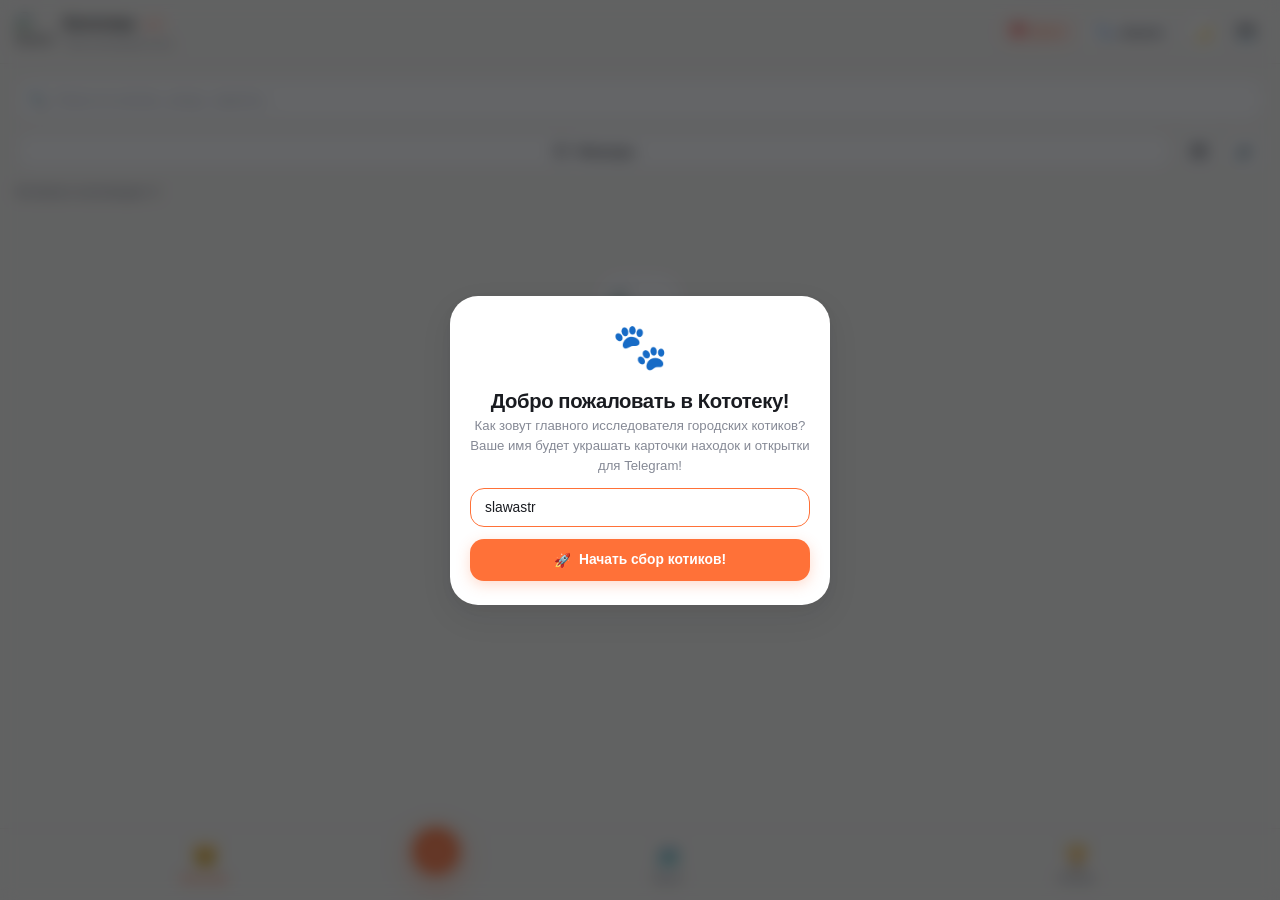
==== commit bf3bd28f: "Add permanent release keystore, signed Release APK build, external Ozon/SBP intent handling, and dev" ====
--- a/android_kototeka/app/src/main/assets/index.html
+++ b/android_kototeka/app/src/main/assets/index.html
@@ -39,6 +39,10 @@
     </div>
     
     <div class="header-actions">
+      <a href="https://finance.ozon.ru/apps/sbp/ozonbankpay/01a155d9-e962-7ffe-aa0c-ac329362226c" target="_blank" class="header-donate-btn" title="Поддержать автора (Ozon Банк / СБП)">
+        <span class="donate-btn-heart">❤️</span>
+        <span class="donate-btn-label">Донат</span>
+      </a>
       <button type="button" id="userProfileBtn" class="header-user-pill" onclick="window.app.promptChangeUsername()" title="Сменить имя котолова">
         <span class="user-pill-avatar">🐾</span>
         <span id="usernameDisplay">slawastr</span>
@@ -164,6 +168,20 @@
       </div>
     </div>
 
+    <!-- Donate Card Widget -->
+    <div class="donate-card-widget">
+      <div class="donate-card-badge">🐾 ПОДДЕРЖКА АВТОРА</div>
+      <div class="donate-card-content">
+        <div class="donate-card-title">Нравится «Кототека»?</div>
+        <div class="donate-card-desc">
+          Приложение создано и поддерживается разработчиком <b>slawastr</b>. Вы можете угостить котиков вкусняшкой или автора кофе через быстрый перевод Ozon Банк (СБП без комиссии)!
+        </div>
+        <a href="https://finance.ozon.ru/apps/sbp/ozonbankpay/01a155d9-e962-7ffe-aa0c-ac329362226c" target="_blank" class="donate-card-btn">
+          <span>❤️</span> Поддержать автора (СБП / Ozon)
+        </a>
+      </div>
+    </div>
+
     <div id="achievementsList" class="achievements-list"></div>
 
     <div class="achievements-footer-credits">
--- a/android_kototeka/app/src/main/assets/css/app.css
+++ b/android_kototeka/app/src/main/assets/css/app.css
@@ -1744,3 +1744,109 @@
   from { opacity: 0; transform: translateY(-16px); }
   to { opacity: 1; transform: translateY(0); }
 }
+
+/* =========================================================================
+   Donate Button & Widget Card
+   ========================================================================= */
+.header-donate-btn {
+  display: inline-flex;
+  align-items: center;
+  gap: 5px;
+  background: var(--accent-light);
+  color: var(--accent);
+  border: 1px solid var(--accent-glass);
+  padding: 5px 10px;
+  border-radius: var(--radius-full);
+  font-size: 0.78rem;
+  font-weight: 700;
+  text-decoration: none;
+  cursor: pointer;
+  box-shadow: var(--shadow-sm);
+  transition: all 0.2s var(--fast-ease);
+  white-space: nowrap;
+}
+
+.header-donate-btn:active {
+  transform: scale(0.95);
+  background: var(--accent);
+  color: #FFFFFF;
+}
+
+.donate-btn-heart {
+  font-size: 0.85rem;
+  animation: pulseHeart 2s infinite ease-in-out;
+}
+
+@keyframes pulseHeart {
+  0%, 100% { transform: scale(1); }
+  50% { transform: scale(1.22); }
+}
+
+.donate-card-widget {
+  margin: 14px 16px;
+  background: var(--bg-surface);
+  border: 1px solid var(--border-subtle);
+  border-radius: var(--radius-lg);
+  padding: 16px;
+  box-shadow: var(--shadow-sm);
+  display: flex;
+  flex-direction: column;
+  gap: 8px;
+  position: relative;
+  overflow: hidden;
+}
+
+.donate-card-widget::before {
+  content: '';
+  position: absolute;
+  top: 0;
+  left: 0;
+  right: 0;
+  height: 3px;
+  background: linear-gradient(90deg, var(--accent), #FF8E53);
+}
+
+.donate-card-badge {
+  font-size: 0.68rem;
+  font-weight: 800;
+  letter-spacing: 0.05em;
+  color: var(--accent);
+  text-transform: uppercase;
+}
+
+.donate-card-title {
+  font-size: 1.05rem;
+  font-weight: 800;
+  color: var(--text-primary);
+  letter-spacing: -0.01em;
+}
+
+.donate-card-desc {
+  font-size: 0.84rem;
+  color: var(--text-secondary);
+  line-height: 1.45;
+}
+
+.donate-card-btn {
+  margin-top: 6px;
+  display: inline-flex;
+  align-items: center;
+  justify-content: center;
+  gap: 8px;
+  background: var(--accent);
+  color: #FFFFFF;
+  padding: 11px 16px;
+  border-radius: var(--radius-md);
+  font-size: 0.88rem;
+  font-weight: 700;
+  text-decoration: none;
+  cursor: pointer;
+  box-shadow: 0 4px 14px rgba(255, 113, 56, 0.3);
+  transition: all 0.2s var(--fast-ease);
+}
+
+.donate-card-btn:active {
+  transform: scale(0.97);
+  background: var(--accent-hover);
+}
+
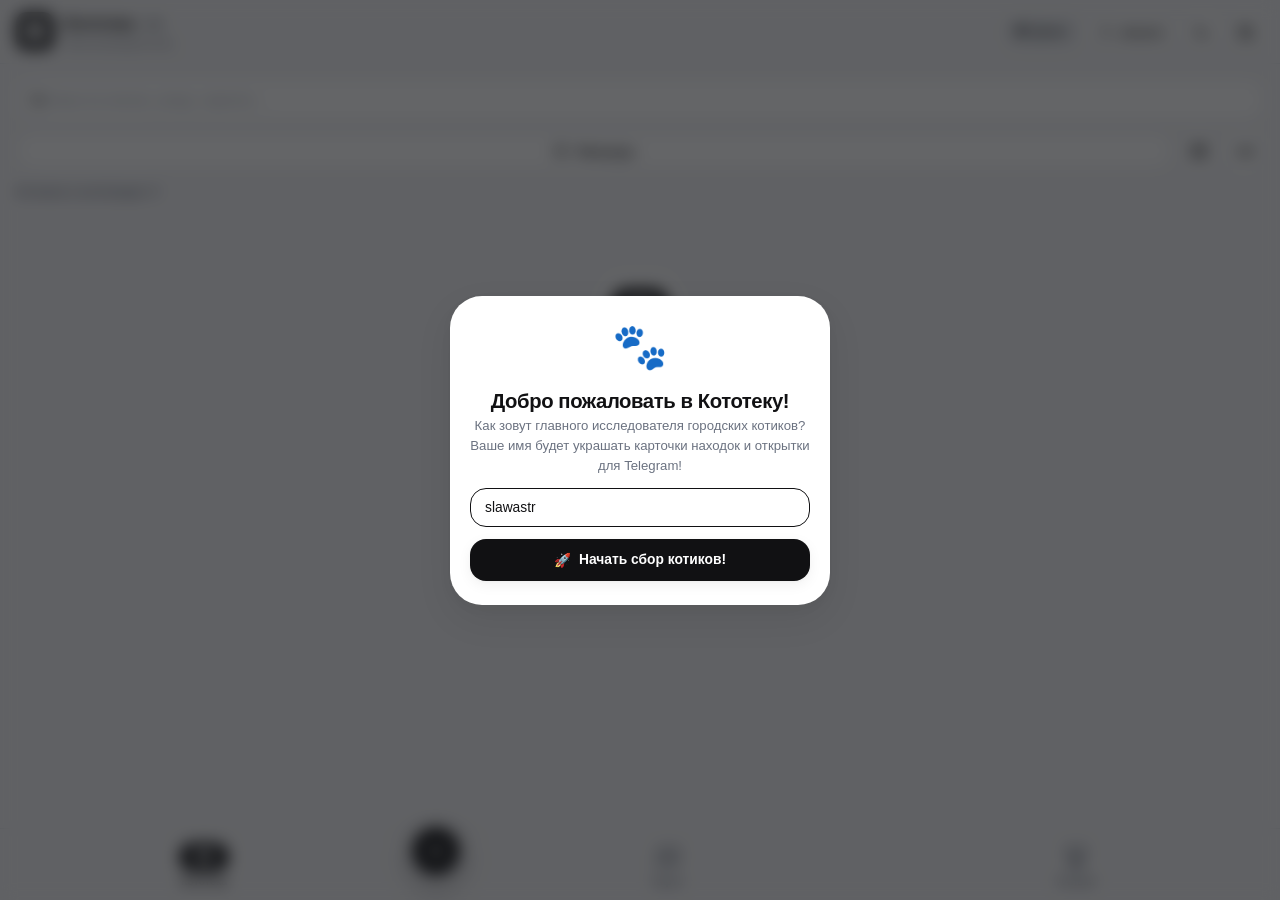
==== commit a8000c94: "Kototeka 2.0: Material 3 Expressive Monochrome redesign, adaptive launcher icons, inline SVGs, and n" ====
--- a/android_kototeka/app/src/main/assets/index.html
+++ b/android_kototeka/app/src/main/assets/index.html
@@ -40,18 +40,29 @@
     
     <div class="header-actions">
       <a href="https://finance.ozon.ru/apps/sbp/ozonbankpay/01a155d9-e962-7ffe-aa0c-ac329362226c" target="_blank" class="header-donate-btn" title="Поддержать автора (Ozon Банк / СБП)">
-        <span class="donate-btn-heart">❤️</span>
+        <svg class="donate-btn-heart" width="13" height="13" viewBox="0 0 24 24" fill="currentColor">
+          <path d="M12 21.35l-1.45-1.32C5.4 15.36 2 12.28 2 8.5 2 5.42 4.42 3 7.5 3c1.74 0 3.41.81 4.5 2.09C13.09 3.81 14.76 3 16.5 3 19.58 3 22 5.42 22 8.5c0 3.78-3.4 6.86-8.55 11.54L12 21.35z"/>
+        </svg>
         <span class="donate-btn-label">Донат</span>
       </a>
       <button type="button" id="userProfileBtn" class="header-user-pill" onclick="window.app.promptChangeUsername()" title="Сменить имя котолова">
-        <span class="user-pill-avatar">🐾</span>
+        <svg class="user-pill-avatar" width="14" height="14" viewBox="0 0 24 24" fill="none" stroke="currentColor" stroke-width="2" stroke-linecap="round" stroke-linejoin="round">
+          <path d="M20 21v-2a4 4 0 0 0-4-4H8a4 4 0 0 0-4 4v2"></path>
+          <circle cx="12" cy="7" r="4"></circle>
+        </svg>
         <span id="usernameDisplay">slawastr</span>
       </button>
       <button type="button" id="themeToggleBtn" class="header-icon-btn" title="Сменить тему оформления">
-        <span id="themeToggleIcon">🌙</span>
+        <svg id="themeToggleIcon" width="16" height="16" viewBox="0 0 24 24" fill="none" stroke="currentColor" stroke-width="2" stroke-linecap="round" stroke-linejoin="round">
+          <path d="M21 12.79A9 9 0 1 1 11.21 3 7 7 0 0 0 21 12.79z"></path>
+        </svg>
       </button>
       <button type="button" id="backupModalBtn" class="header-icon-btn" onclick="window.app.openBackupModal()" title="Резервное копирование">
-        <span>💾</span>
+        <svg width="16" height="16" viewBox="0 0 24 24" fill="none" stroke="currentColor" stroke-width="2" stroke-linecap="round" stroke-linejoin="round">
+          <path d="M19 21H5a2 2 0 0 1-2-2V5a2 2 0 0 1 2-2h11l5 5v11a2 2 0 0 1-2 2z"></path>
+          <polyline points="17 21 17 13 7 13 7 21"></polyline>
+          <polyline points="7 3 7 8 15 8"></polyline>
+        </svg>
       </button>
     </div>
   </header>
@@ -61,7 +72,10 @@
     <!-- Controls: Search & Native Filter Button -->
     <section class="gallery-controls-section">
       <div class="search-box">
-        <span class="search-icon">🔍</span>
+        <svg class="search-icon-svg" width="16" height="16" viewBox="0 0 24 24" fill="none" stroke="currentColor" stroke-width="2" stroke-linecap="round" stroke-linejoin="round">
+          <circle cx="11" cy="11" r="8"></circle>
+          <line x1="21" y1="21" x2="16.65" y2="16.65"></line>
+        </svg>
         <input type="text" id="catSearchInput" class="search-input" placeholder="Поиск по кличке, улице, заметке...">
         <button type="button" id="searchClearBtn" class="search-clear-btn" style="display:none;" title="Очистить поиск">✕</button>
       </div>
@@ -100,8 +114,11 @@
           </svg>
         </button>
 
-        <button type="button" id="soundToggleBtn" class="btn-tool-icon" title="Звуки мурчания">
-          <span id="soundIcon">🔊</span>
+        <button type="button" id="soundToggleBtn" class="btn-tool-icon" title="Звуки">
+          <svg id="soundIconSvg" width="17" height="17" viewBox="0 0 24 24" fill="none" stroke="currentColor" stroke-width="2" stroke-linecap="round" stroke-linejoin="round">
+            <polygon points="11 5 6 9 2 9 2 15 6 15 11 19 11 5"></polygon>
+            <path d="M19.07 4.93a10 10 0 0 1 0 14.14M15.54 8.46a5 5 0 0 1 0 7.07"></path>
+          </svg>
         </button>
       </div>
     </section>
@@ -189,26 +206,50 @@
     </div>
   </section>
 
-  <!-- Bottom Navigation Bar -->
+  <!-- Bottom Navigation Bar (Material 3 Expressive) -->
   <nav class="bottom-nav">
     <button class="nav-item active" data-tab="gallery">
-      <span class="nav-icon">🐱</span>
+      <div class="nav-icon-wrap">
+        <svg class="nav-svg" width="22" height="22" viewBox="0 0 24 24" fill="none" stroke="currentColor" stroke-width="2" stroke-linecap="round" stroke-linejoin="round">
+          <path d="M12 5c-4 0-7.5 2.5-7.5 7 0 3 2 5.5 5 6.5.5.2 1.5.5 2.5.5s2-.3 2.5-.5c3-1 5-3.5 5-6.5 0-4.5-3.5-7-7.5-7z"/>
+          <path d="M4.5 12L3 5l6 3M19.5 12L21 5l-6 3"/>
+          <circle cx="9" cy="12" r="1.2" fill="currentColor"/>
+          <circle cx="15" cy="12" r="1.2" fill="currentColor"/>
+        </svg>
+      </div>
       <span class="nav-label">Кототека</span>
     </button>
     
     <div class="fab-container">
       <button id="fabAddCat" class="fab-button" title="Добавить нового котика">
-        <span class="fab-plus-symbol">＋</span>
+        <svg width="22" height="22" viewBox="0 0 24 24" fill="none" stroke="currentColor" stroke-width="2.5" stroke-linecap="round" stroke-linejoin="round">
+          <line x1="12" y1="5" x2="12" y2="19"></line>
+          <line x1="5" y1="12" x2="19" y2="12"></line>
+        </svg>
       </button>
     </div>
 
     <button class="nav-item" data-tab="map">
-      <span class="nav-icon">🗺️</span>
+      <div class="nav-icon-wrap">
+        <svg class="nav-svg" width="22" height="22" viewBox="0 0 24 24" fill="none" stroke="currentColor" stroke-width="2" stroke-linecap="round" stroke-linejoin="round">
+          <polygon points="1 6 1 22 8 18 16 22 23 18 23 2 16 6 8 2 1 6"></polygon>
+          <line x1="8" y1="2" x2="8" y2="18"></line>
+          <line x1="16" y1="6" x2="16" y2="22"></line>
+        </svg>
+      </div>
       <span class="nav-label">Карта</span>
     </button>
 
     <button class="nav-item" data-tab="achievements">
-      <span class="nav-icon">🏆</span>
+      <div class="nav-icon-wrap">
+        <svg class="nav-svg" width="22" height="22" viewBox="0 0 24 24" fill="none" stroke="currentColor" stroke-width="2" stroke-linecap="round" stroke-linejoin="round">
+          <path d="M6 9H4a2 2 0 0 1-2-2V5a2 2 0 0 1 2-2h2"></path>
+          <path d="M18 9h2a2 2 0 0 0 2-2V5a2 2 0 0 0-2-2h-2"></path>
+          <path d="M4 22h16"></path>
+          <path d="M10 14.66V17c0 .55-.45 1-1 1H8c-.55 0-1 .45-1 1v1h10v-1c0-.55-.45-1-1-1h-1c-.55 0-1-.45-1-1v-2.34"></path>
+          <path d="M6 3h12v7a6 6 0 0 1-12 0V3z"></path>
+        </svg>
+      </div>
       <span class="nav-label">Ачивки</span>
     </button>
   </nav>
--- a/android_kototeka/app/src/main/assets/css/app.css
+++ b/android_kototeka/app/src/main/assets/css/app.css
@@ -1,41 +1,44 @@
 /**
- * Кототека 2.0 — Premium Apple-inspired Design System
- * Clean typography, milky warm palette, native-first components
+ * Кототека 2.0 — Material 3 Expressive Monochrome
+ * Neutral minimal palette, high contrast, expressive pill geometry
  */
 
 :root {
-  /* Light Theme Palette */
-  --bg-main: #F7F5F0;
+  /* Material 3 Expressive Monochrome (Light Theme) */
+  --bg-main: #F4F4F6;
   --bg-surface: #FFFFFF;
   --bg-elevated: #FFFFFF;
-  --bg-subtle: #EFECE6;
-  --bg-glass: rgba(247, 245, 240, 0.88);
+  --bg-subtle: #ECEEF2;
+  --bg-glass: rgba(244, 244, 246, 0.90);
   --bg-sheet: #FFFFFF;
 
-  --text-primary: #191B20;
-  --text-secondary: #858995;
-  --text-tertiary: #A6ABB7;
+  --text-primary: #111113;
+  --text-secondary: #6B7280;
+  --text-tertiary: #9CA3AF;
   --text-inverse: #FFFFFF;
 
-  --accent: #FF7138;
-  --accent-hover: #F25F22;
-  --accent-light: #FFF1EB;
-  --accent-glass: rgba(255, 113, 56, 0.12);
-
-  --border-subtle: #E9E7E2;
-  --border-strong: #DCD8D0;
+  /* Expressive Monochrome Accent (Solid Carbon Black) */
+  --accent: #111113;
+  --accent-hover: #27272A;
+  --accent-light: #ECEEF2;
+  --accent-glass: rgba(17, 17, 19, 0.08);
+
+  --border-subtle: #E2E4E9;
+  --border-strong: #D1D5DB;
+
+  --donate-accent: #E11D48;
 
   /* Elevation Shadows */
-  --shadow-sm: 0 1px 3px rgba(25, 27, 32, 0.04), 0 1px 2px rgba(25, 27, 32, 0.02);
-  --shadow-md: 0 4px 12px rgba(25, 27, 32, 0.06), 0 1px 3px rgba(25, 27, 32, 0.03);
-  --shadow-lg: 0 12px 32px rgba(25, 27, 32, 0.08), 0 4px 12px rgba(25, 27, 32, 0.04);
-  --shadow-fab: 0 8px 24px rgba(255, 113, 56, 0.35);
-
-  /* Geometry */
-  --radius-sm: 8px;
-  --radius-md: 14px;
-  --radius-lg: 20px;
-  --radius-xl: 28px;
+  --shadow-sm: 0 1px 3px rgba(0, 0, 0, 0.04), 0 1px 2px rgba(0, 0, 0, 0.02);
+  --shadow-md: 0 4px 14px rgba(0, 0, 0, 0.06), 0 1px 3px rgba(0, 0, 0, 0.03);
+  --shadow-lg: 0 14px 36px rgba(0, 0, 0, 0.08), 0 4px 12px rgba(0, 0, 0, 0.03);
+  --shadow-fab: 0 8px 24px rgba(0, 0, 0, 0.25);
+
+  /* Geometry - Material 3 Expressive Rounded Shapes */
+  --radius-sm: 10px;
+  --radius-md: 16px;
+  --radius-lg: 24px;
+  --radius-xl: 32px;
   --radius-full: 9999px;
 
   /* Layout Heights & Safe Areas */
@@ -45,36 +48,39 @@
   --safe-bottom: env(safe-area-inset-bottom, 0px);
 
   /* Transitions */
-  --spring-ease: cubic-bezier(0.16, 1, 0.3, 1);
+  --spring-ease: cubic-bezier(0.2, 1, 0.3, 1);
   --fast-ease: cubic-bezier(0.2, 0, 0, 1);
 }
 
-/* Dark Theme Overrides */
+/* Material 3 Expressive Monochrome (AMOLED Deep Dark Theme) */
 body.dark-mode {
-  --bg-main: #121316;
-  --bg-surface: #1B1D22;
-  --bg-elevated: #24262E;
-  --bg-subtle: #202229;
-  --bg-glass: rgba(18, 19, 22, 0.90);
-  --bg-sheet: #1B1D22;
-
-  --text-primary: #F5F6F8;
-  --text-secondary: #8E929E;
-  --text-tertiary: #606470;
-  --text-inverse: #121316;
-
-  --accent: #FF7138;
-  --accent-hover: #FF824C;
-  --accent-light: rgba(255, 113, 56, 0.15);
-  --accent-glass: rgba(255, 113, 56, 0.18);
-
-  --border-subtle: #272A32;
-  --border-strong: #363A45;
-
-  --shadow-sm: 0 1px 3px rgba(0, 0, 0, 0.25);
-  --shadow-md: 0 4px 16px rgba(0, 0, 0, 0.35);
-  --shadow-lg: 0 16px 40px rgba(0, 0, 0, 0.50);
-  --shadow-fab: 0 8px 24px rgba(255, 113, 56, 0.40);
+  --bg-main: #090A0C;
+  --bg-surface: #131418;
+  --bg-elevated: #1A1C22;
+  --bg-subtle: #1C1E24;
+  --bg-glass: rgba(9, 10, 12, 0.92);
+  --bg-sheet: #131418;
+
+  --text-primary: #F8F9FA;
+  --text-secondary: #9499A8;
+  --text-tertiary: #5E6372;
+  --text-inverse: #090A0C;
+
+  /* Expressive Monochrome Accent (Crisp Pure White) */
+  --accent: #F8F9FA;
+  --accent-hover: #E4E5E9;
+  --accent-light: rgba(248, 249, 250, 0.12);
+  --accent-glass: rgba(248, 249, 250, 0.15);
+
+  --border-subtle: #23262E;
+  --border-strong: #323642;
+
+  --donate-accent: #FB7185;
+
+  --shadow-sm: 0 1px 3px rgba(0, 0, 0, 0.35);
+  --shadow-md: 0 6px 20px rgba(0, 0, 0, 0.45);
+  --shadow-lg: 0 18px 45px rgba(0, 0, 0, 0.65);
+  --shadow-fab: 0 8px 24px rgba(255, 255, 255, 0.18);
 }
 
 /* Reset and Base Styles */
@@ -637,30 +643,44 @@
   flex-direction: column;
   align-items: center;
   justify-content: center;
-  gap: 3px;
-  color: var(--text-secondary);
-  cursor: pointer;
-  transition: all 0.2s;
+  gap: 4px;
+  color: var(--text-secondary);
+  cursor: pointer;
+  transition: all 0.25s var(--fast-ease);
   padding: 6px 0;
 }
 
-.nav-item .nav-icon {
-  font-size: 1.35rem;
+.nav-icon-wrap {
+  width: 48px;
+  height: 28px;
+  border-radius: var(--radius-full);
+  display: flex;
+  align-items: center;
+  justify-content: center;
+  transition: all 0.25s var(--spring-ease);
+}
+
+.nav-item .nav-svg {
+  display: block;
   transition: transform 0.2s var(--spring-ease);
 }
 
 .nav-item .nav-label {
-  font-size: 0.70rem;
+  font-size: 0.72rem;
   font-weight: 600;
   letter-spacing: -0.01em;
-}
-
-.nav-item.active {
-  color: var(--accent);
-}
-
-.nav-item.active .nav-icon {
-  transform: translateY(-2px) scale(1.12);
+  transition: color 0.2s, font-weight 0.2s;
+}
+
+.nav-item.active .nav-icon-wrap {
+  background: var(--accent);
+  color: var(--text-inverse);
+  transform: scale(1.04);
+}
+
+.nav-item.active .nav-label {
+  color: var(--text-primary);
+  font-weight: 700;
 }
 
 /* Center Floating Add Button */
@@ -679,7 +699,7 @@
   height: 54px;
   border-radius: var(--radius-full);
   background: var(--accent);
-  color: #FFFFFF;
+  color: var(--text-inverse);
   box-shadow: var(--shadow-fab);
   border: 3px solid var(--bg-main);
   display: flex;
@@ -691,12 +711,6 @@
 
 .fab-button:active {
   transform: scale(0.92);
-}
-
-.fab-plus-symbol {
-  font-size: 1.6rem;
-  font-weight: 300;
-  line-height: 1;
 }
 
 /* =========================================================================
@@ -708,13 +722,13 @@
   justify-content: center;
   gap: 8px;
   background: var(--accent);
-  color: #FFFFFF;
+  color: var(--text-inverse);
   border-radius: var(--radius-md);
   padding: 12px 18px;
   font-weight: 700;
   font-size: 0.92rem;
   cursor: pointer;
-  box-shadow: 0 4px 14px rgba(255, 113, 56, 0.25);
+  box-shadow: var(--shadow-md);
   transition: all 0.2s var(--fast-ease);
 }
 
@@ -993,7 +1007,7 @@
 
 .filter-select-chip.selected {
   background: var(--accent);
-  color: #FFFFFF;
+  color: var(--text-inverse);
 }
 
 .filter-sheet-footer {
@@ -1315,7 +1329,7 @@
 
 .tag-select-chip.selected {
   background: var(--accent);
-  color: #FFFFFF;
+  color: var(--text-inverse);
 }
 
 /* Geolocation Section */
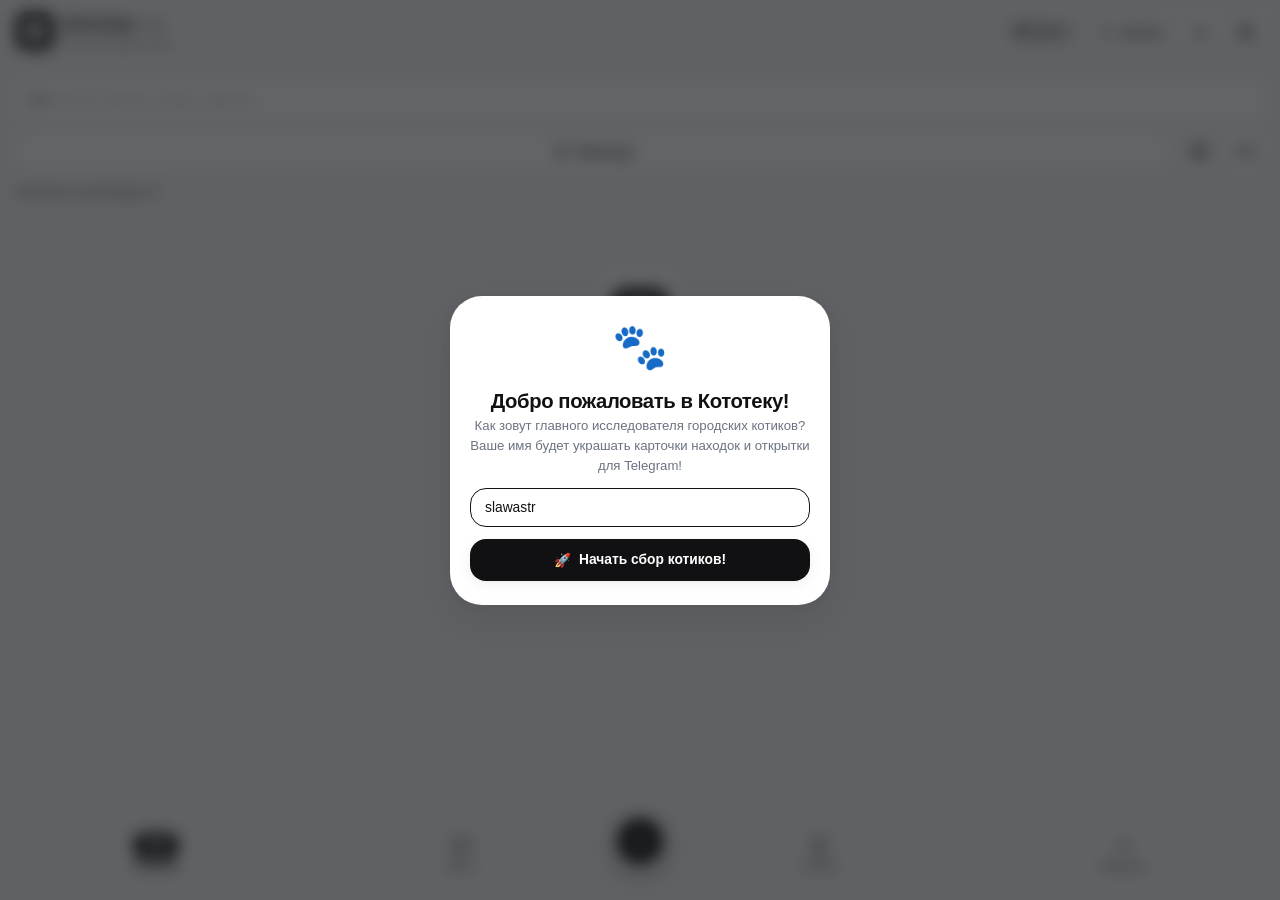
==== commit a77eb74d: "Fix status bar color (monochrome) and balance bottom navigation layout with profile tab" ====
--- a/android_kototeka/app/src/main/assets/index.html
+++ b/android_kototeka/app/src/main/assets/index.html
@@ -45,7 +45,7 @@
         </svg>
         <span class="donate-btn-label">Донат</span>
       </a>
-      <button type="button" id="userProfileBtn" class="header-user-pill" onclick="window.app.promptChangeUsername()" title="Сменить имя котолова">
+      <button type="button" id="userProfileBtn" class="header-user-pill" onclick="window.app.switchTab('profile')" title="Профиль котолова">
         <svg class="user-pill-avatar" width="14" height="14" viewBox="0 0 24 24" fill="none" stroke="currentColor" stroke-width="2" stroke-linecap="round" stroke-linejoin="round">
           <path d="M20 21v-2a4 4 0 0 0-4-4H8a4 4 0 0 0-4 4v2"></path>
           <circle cx="12" cy="7" r="4"></circle>
@@ -206,11 +206,164 @@
     </div>
   </section>
 
-  <!-- Bottom Navigation Bar (Material 3 Expressive) -->
+  <!-- =========================================================================
+       TAB 4: Профиль и настройки котолова (Profile & Settings)
+       ========================================================================= -->
+  <section id="profileScreen" class="tab-screen">
+    <div class="profile-screen-wrap">
+      <!-- User Profile Header Card -->
+      <div class="profile-hero-card">
+        <div class="profile-avatar-wrap">
+          <svg width="32" height="32" viewBox="0 0 24 24" fill="none" stroke="currentColor" stroke-width="2" stroke-linecap="round" stroke-linejoin="round">
+            <path d="M20 21v-2a4 4 0 0 0-4-4H8a4 4 0 0 0-4 4v2"></path>
+            <circle cx="12" cy="7" r="4"></circle>
+          </svg>
+        </div>
+        <div class="profile-info-block">
+          <div class="profile-name-row">
+            <h2 id="profileUsernameDisplay" class="profile-username">slawastr</h2>
+            <button type="button" class="btn-profile-edit" onclick="window.app.promptChangeUsername()" title="Сменить имя">
+              <svg width="14" height="14" viewBox="0 0 24 24" fill="none" stroke="currentColor" stroke-width="2" stroke-linecap="round" stroke-linejoin="round">
+                <path d="M11 4H4a2 2 0 0 0-2 2v14a2 2 0 0 0 2 2h14a2 2 0 0 0 2-2v-7"></path>
+                <path d="M18.5 2.5a2.121 2.121 0 0 1 3 3L12 15l-4 1 1-4 9.5-9.5z"></path>
+              </svg>
+            </button>
+          </div>
+          <div class="profile-badge-pill">🐾 Главный котолов</div>
+        </div>
+      </div>
+
+      <!-- Quick Stats Row -->
+      <div class="profile-stats-grid">
+        <div class="profile-stat-box">
+          <div id="profStatTotal" class="profile-stat-val">0</div>
+          <div class="profile-stat-lbl">Котов в базе</div>
+        </div>
+        <div class="profile-stat-box">
+          <div id="profStatAch" class="profile-stat-val">0/18</div>
+          <div class="profile-stat-lbl">Ачивок</div>
+        </div>
+        <div class="profile-stat-box">
+          <div id="profStatTopColor" class="profile-stat-val">—</div>
+          <div class="profile-stat-lbl">Топ окрас</div>
+        </div>
+      </div>
+
+      <!-- Settings Group: Appearance -->
+      <div class="profile-section-card">
+        <div class="profile-card-header">
+          <span class="profile-card-title">Оформление и звук</span>
+        </div>
+        <div class="profile-setting-row" onclick="window.app.toggleTheme()">
+          <div class="setting-row-left">
+            <div class="setting-icon-box">
+              <svg width="18" height="18" viewBox="0 0 24 24" fill="none" stroke="currentColor" stroke-width="2" stroke-linecap="round" stroke-linejoin="round">
+                <path d="M21 12.79A9 9 0 1 1 11.21 3 7 7 0 0 0 21 12.79z"></path>
+              </svg>
+            </div>
+            <div>
+              <div class="setting-title">Тема оформления</div>
+              <div class="setting-desc">AMOLED чёрная или светлая тема</div>
+            </div>
+          </div>
+          <div class="setting-row-action">
+            <button type="button" class="btn-theme-switch" id="profileThemeToggleBtn">Переключить</button>
+          </div>
+        </div>
+
+        <div class="profile-setting-row" onclick="document.getElementById('soundToggleBtn').click()">
+          <div class="setting-row-left">
+            <div class="setting-icon-box">
+              <svg width="18" height="18" viewBox="0 0 24 24" fill="none" stroke="currentColor" stroke-width="2" stroke-linecap="round" stroke-linejoin="round">
+                <polygon points="11 5 6 9 2 9 2 15 6 15 11 19 11 5"></polygon>
+                <path d="M19.07 4.93a10 10 0 0 1 0 14.14M15.54 8.46a5 5 0 0 1 0 7.07"></path>
+              </svg>
+            </div>
+            <div>
+              <div class="setting-title">Звуковые эффекты</div>
+              <div class="setting-desc">Звук камеры и уведомлений</div>
+            </div>
+          </div>
+          <div class="setting-row-action">
+            <span id="profileSoundStateText" class="setting-state-pill">Вкл</span>
+          </div>
+        </div>
+      </div>
+
+      <!-- Settings Group: Data & Backups -->
+      <div class="profile-section-card">
+        <div class="profile-card-header">
+          <span class="profile-card-title">Резервное копирование</span>
+        </div>
+        <div class="profile-setting-row" onclick="window.app.exportBackup()">
+          <div class="setting-row-left">
+            <div class="setting-icon-box">
+              <svg width="18" height="18" viewBox="0 0 24 24" fill="none" stroke="currentColor" stroke-width="2" stroke-linecap="round" stroke-linejoin="round">
+                <path d="M21 15v4a2 2 0 0 1-2 2H5a2 2 0 0 1-2-2v-4"></path>
+                <polyline points="7 10 12 15 17 10"></polyline>
+                <line x1="12" y1="15" x2="12" y2="3"></line>
+              </svg>
+            </div>
+            <div>
+              <div class="setting-title">Экспорт базы котиков</div>
+              <div class="setting-desc">Сохранить резервную копию или отправить в Telegram</div>
+            </div>
+          </div>
+          <div class="setting-row-action">
+            <span class="setting-action-arrow">›</span>
+          </div>
+        </div>
+
+        <div class="profile-setting-row" onclick="window.app.openBackupModal()">
+          <div class="setting-row-left">
+            <div class="setting-icon-box">
+              <svg width="18" height="18" viewBox="0 0 24 24" fill="none" stroke="currentColor" stroke-width="2" stroke-linecap="round" stroke-linejoin="round">
+                <path d="M19 21H5a2 2 0 0 1-2-2V5a2 2 0 0 1 2-2h11l5 5v11a2 2 0 0 1-2 2z"></path>
+                <polyline points="17 21 17 13 7 13 7 21"></polyline>
+                <polyline points="7 3 7 8 15 8"></polyline>
+              </svg>
+            </div>
+            <div>
+              <div class="setting-title">Импорт коллекции</div>
+              <div class="setting-desc">Восстановить котиков из JSON-файла</div>
+            </div>
+          </div>
+          <div class="setting-row-action">
+            <span class="setting-action-arrow">›</span>
+          </div>
+        </div>
+      </div>
+
+      <!-- Settings Group: Developer Support -->
+      <div class="profile-section-card highlight-support-card">
+        <div class="profile-card-header">
+          <span class="profile-card-title">Поддержка разработчика</span>
+        </div>
+        <div class="profile-support-content">
+          <p class="profile-support-text">
+            «Кототека» создаётся с душой и абсолютно бесплатна. Если приложение приносит радость, угостите автора кофе или котиков вкусняшкой!
+          </p>
+          <a href="https://finance.ozon.ru/apps/sbp/ozonbankpay/01a155d9-e962-7ffe-aa0c-ac329362226c" target="_blank" class="profile-donate-btn">
+            <svg width="16" height="16" viewBox="0 0 24 24" fill="currentColor">
+              <path d="M12 21.35l-1.45-1.32C5.4 15.36 2 12.28 2 8.5 2 5.42 4.42 3 7.5 3c1.74 0 3.41.81 4.5 2.09C13.09 3.81 14.76 3 16.5 3 19.58 3 22 5.42 22 8.5c0 3.78-3.4 6.86-8.55 11.54L12 21.35z"/>
+            </svg>
+            <span>Поддержать автора (Ozon / СБП)</span>
+          </a>
+        </div>
+      </div>
+
+      <div class="profile-footer-info">
+        <div>Кототека 2.0 • Сборка 2.0.0</div>
+        <div>Разработчик: <b>slawastr</b> • С любовью к уличным котикам</div>
+      </div>
+    </div>
+  </section>
+
+  <!-- Bottom Navigation Bar (Material 3 Expressive Monochrome - 5 Balanced Elements) -->
   <nav class="bottom-nav">
     <button class="nav-item active" data-tab="gallery">
       <div class="nav-icon-wrap">
-        <svg class="nav-svg" width="22" height="22" viewBox="0 0 24 24" fill="none" stroke="currentColor" stroke-width="2" stroke-linecap="round" stroke-linejoin="round">
+        <svg class="nav-svg" width="20" height="20" viewBox="0 0 24 24" fill="none" stroke="currentColor" stroke-width="2" stroke-linecap="round" stroke-linejoin="round">
           <path d="M12 5c-4 0-7.5 2.5-7.5 7 0 3 2 5.5 5 6.5.5.2 1.5.5 2.5.5s2-.3 2.5-.5c3-1 5-3.5 5-6.5 0-4.5-3.5-7-7.5-7z"/>
           <path d="M4.5 12L3 5l6 3M19.5 12L21 5l-6 3"/>
           <circle cx="9" cy="12" r="1.2" fill="currentColor"/>
@@ -218,6 +371,17 @@
         </svg>
       </div>
       <span class="nav-label">Кототека</span>
+    </button>
+
+    <button class="nav-item" data-tab="map">
+      <div class="nav-icon-wrap">
+        <svg class="nav-svg" width="20" height="20" viewBox="0 0 24 24" fill="none" stroke="currentColor" stroke-width="2" stroke-linecap="round" stroke-linejoin="round">
+          <polygon points="1 6 1 22 8 18 16 22 23 18 23 2 16 6 8 2 1 6"></polygon>
+          <line x1="8" y1="2" x2="8" y2="18"></line>
+          <line x1="16" y1="6" x2="16" y2="22"></line>
+        </svg>
+      </div>
+      <span class="nav-label">Карта</span>
     </button>
     
     <div class="fab-container">
@@ -229,20 +393,9 @@
       </button>
     </div>
 
-    <button class="nav-item" data-tab="map">
-      <div class="nav-icon-wrap">
-        <svg class="nav-svg" width="22" height="22" viewBox="0 0 24 24" fill="none" stroke="currentColor" stroke-width="2" stroke-linecap="round" stroke-linejoin="round">
-          <polygon points="1 6 1 22 8 18 16 22 23 18 23 2 16 6 8 2 1 6"></polygon>
-          <line x1="8" y1="2" x2="8" y2="18"></line>
-          <line x1="16" y1="6" x2="16" y2="22"></line>
-        </svg>
-      </div>
-      <span class="nav-label">Карта</span>
-    </button>
-
     <button class="nav-item" data-tab="achievements">
       <div class="nav-icon-wrap">
-        <svg class="nav-svg" width="22" height="22" viewBox="0 0 24 24" fill="none" stroke="currentColor" stroke-width="2" stroke-linecap="round" stroke-linejoin="round">
+        <svg class="nav-svg" width="20" height="20" viewBox="0 0 24 24" fill="none" stroke="currentColor" stroke-width="2" stroke-linecap="round" stroke-linejoin="round">
           <path d="M6 9H4a2 2 0 0 1-2-2V5a2 2 0 0 1 2-2h2"></path>
           <path d="M18 9h2a2 2 0 0 0 2-2V5a2 2 0 0 0-2-2h-2"></path>
           <path d="M4 22h16"></path>
@@ -251,6 +404,16 @@
         </svg>
       </div>
       <span class="nav-label">Ачивки</span>
+    </button>
+
+    <button class="nav-item" data-tab="profile">
+      <div class="nav-icon-wrap">
+        <svg class="nav-svg" width="20" height="20" viewBox="0 0 24 24" fill="none" stroke="currentColor" stroke-width="2" stroke-linecap="round" stroke-linejoin="round">
+          <path d="M20 21v-2a4 4 0 0 0-4-4H8a4 4 0 0 0-4 4v2"></path>
+          <circle cx="12" cy="7" r="4"></circle>
+        </svg>
+      </div>
+      <span class="nav-label">Профиль</span>
     </button>
   </nav>
 
--- a/android_kototeka/app/src/main/assets/css/app.css
+++ b/android_kototeka/app/src/main/assets/css/app.css
@@ -43,9 +43,9 @@
 
   /* Layout Heights & Safe Areas */
   --header-height: 64px;
-  --bottom-nav-height: 72px;
+  --bottom-nav-height: 64px;
   --safe-top: env(safe-area-inset-top, 0px);
-  --safe-bottom: env(safe-area-inset-bottom, 0px);
+  --safe-bottom: max(env(safe-area-inset-bottom, 0px), 18px);
 
   /* Transitions */
   --spring-ease: cubic-bezier(0.2, 1, 0.3, 1);
@@ -626,13 +626,16 @@
   right: 0;
   height: calc(var(--bottom-nav-height) + var(--safe-bottom));
   padding-bottom: var(--safe-bottom);
+  padding-top: 4px;
   background: var(--bg-glass);
   backdrop-filter: blur(24px);
   -webkit-backdrop-filter: blur(24px);
   border-top: 1px solid var(--border-subtle);
   display: flex;
   align-items: center;
-  justify-content: space-around;
+  justify-content: space-between;
+  padding-left: 4px;
+  padding-right: 4px;
   z-index: 100;
   transition: background-color 0.25s, border-color 0.25s;
 }
@@ -643,21 +646,22 @@
   flex-direction: column;
   align-items: center;
   justify-content: center;
-  gap: 4px;
-  color: var(--text-secondary);
-  cursor: pointer;
-  transition: all 0.25s var(--fast-ease);
-  padding: 6px 0;
+  gap: 2px;
+  color: var(--text-secondary);
+  cursor: pointer;
+  transition: all 0.2s var(--fast-ease);
+  padding: 4px 0;
+  min-width: 0;
 }
 
 .nav-icon-wrap {
-  width: 48px;
-  height: 28px;
-  border-radius: var(--radius-full);
-  display: flex;
-  align-items: center;
-  justify-content: center;
-  transition: all 0.25s var(--spring-ease);
+  width: 44px;
+  height: 26px;
+  border-radius: var(--radius-full);
+  display: flex;
+  align-items: center;
+  justify-content: center;
+  transition: all 0.2s var(--spring-ease);
 }
 
 .nav-item .nav-svg {
@@ -666,10 +670,11 @@
 }
 
 .nav-item .nav-label {
-  font-size: 0.72rem;
+  font-size: 0.67rem;
   font-weight: 600;
   letter-spacing: -0.01em;
   transition: color 0.2s, font-weight 0.2s;
+  white-space: nowrap;
 }
 
 .nav-item.active .nav-icon-wrap {
@@ -685,32 +690,288 @@
 
 /* Center Floating Add Button */
 .fab-container {
-  position: relative;
-  width: 56px;
-  height: 56px;
-  display: flex;
-  align-items: center;
-  justify-content: center;
-  top: -14px;
-}
-
-.fab-button {
+  flex: 0 0 54px;
   width: 54px;
   height: 54px;
+  display: flex;
+  align-items: center;
+  justify-content: center;
+  position: relative;
+  top: -12px;
+  z-index: 105;
+}
+
+.fab-button {
+  width: 52px;
+  height: 52px;
   border-radius: var(--radius-full);
   background: var(--accent);
   color: var(--text-inverse);
   box-shadow: var(--shadow-fab);
-  border: 3px solid var(--bg-main);
-  display: flex;
-  align-items: center;
-  justify-content: center;
-  cursor: pointer;
-  transition: all 0.25s var(--spring-ease);
+  border: 3px solid var(--bg-surface);
+  display: flex;
+  align-items: center;
+  justify-content: center;
+  cursor: pointer;
+  transition: all 0.2s var(--spring-ease);
 }
 
 .fab-button:active {
   transform: scale(0.92);
+}
+
+/* =========================================================================
+   Profile Screen (Material 3 Expressive Monochrome)
+   ========================================================================= */
+.profile-screen-wrap {
+  display: flex;
+  flex-direction: column;
+  gap: 14px;
+  max-width: 680px;
+  margin: 0 auto;
+  padding: 4px 0 24px 0;
+}
+
+.profile-hero-card {
+  display: flex;
+  align-items: center;
+  gap: 16px;
+  background: var(--bg-surface);
+  border: 1px solid var(--border-subtle);
+  border-radius: var(--radius-lg);
+  padding: 16px;
+  box-shadow: var(--shadow-sm);
+}
+
+.profile-avatar-wrap {
+  width: 56px;
+  height: 56px;
+  border-radius: var(--radius-full);
+  background: var(--bg-subtle);
+  color: var(--text-primary);
+  display: flex;
+  align-items: center;
+  justify-content: center;
+  flex-shrink: 0;
+  border: 2px solid var(--border-subtle);
+}
+
+.profile-info-block {
+  flex: 1;
+  min-width: 0;
+}
+
+.profile-name-row {
+  display: flex;
+  align-items: center;
+  gap: 8px;
+}
+
+.profile-username {
+  font-size: 1.2rem;
+  font-weight: 700;
+  color: var(--text-primary);
+  margin: 0;
+  overflow: hidden;
+  text-overflow: ellipsis;
+  white-space: nowrap;
+}
+
+.btn-profile-edit {
+  width: 28px;
+  height: 28px;
+  border-radius: var(--radius-full);
+  background: var(--bg-subtle);
+  color: var(--text-secondary);
+  border: 1px solid var(--border-subtle);
+  display: flex;
+  align-items: center;
+  justify-content: center;
+  cursor: pointer;
+  transition: all 0.2s;
+}
+
+.btn-profile-edit:active {
+  transform: scale(0.92);
+}
+
+.profile-badge-pill {
+  display: inline-block;
+  margin-top: 4px;
+  font-size: 0.74rem;
+  font-weight: 600;
+  color: var(--text-secondary);
+  background: var(--bg-subtle);
+  padding: 3px 10px;
+  border-radius: var(--radius-full);
+}
+
+.profile-stats-grid {
+  display: grid;
+  grid-template-columns: repeat(3, 1fr);
+  gap: 8px;
+}
+
+.profile-stat-box {
+  background: var(--bg-surface);
+  border: 1px solid var(--border-subtle);
+  border-radius: var(--radius-md);
+  padding: 12px 6px;
+  text-align: center;
+  box-shadow: var(--shadow-sm);
+}
+
+.profile-stat-val {
+  font-size: 1.2rem;
+  font-weight: 800;
+  color: var(--text-primary);
+}
+
+.profile-stat-lbl {
+  font-size: 0.7rem;
+  color: var(--text-secondary);
+  margin-top: 2px;
+  font-weight: 500;
+}
+
+.profile-section-card {
+  background: var(--bg-surface);
+  border: 1px solid var(--border-subtle);
+  border-radius: var(--radius-lg);
+  padding: 16px;
+  display: flex;
+  flex-direction: column;
+  gap: 10px;
+  box-shadow: var(--shadow-sm);
+}
+
+.profile-card-header {
+  border-bottom: 1px solid var(--border-subtle);
+  padding-bottom: 8px;
+}
+
+.profile-card-title {
+  font-size: 0.78rem;
+  font-weight: 700;
+  text-transform: uppercase;
+  letter-spacing: 0.05em;
+  color: var(--text-secondary);
+}
+
+.profile-setting-row {
+  display: flex;
+  align-items: center;
+  justify-content: space-between;
+  padding: 8px 0;
+  cursor: pointer;
+  transition: opacity 0.2s;
+}
+
+.profile-setting-row:active {
+  opacity: 0.7;
+}
+
+.setting-row-left {
+  display: flex;
+  align-items: center;
+  gap: 12px;
+  min-width: 0;
+}
+
+.setting-icon-box {
+  width: 34px;
+  height: 34px;
+  border-radius: var(--radius-md);
+  background: var(--bg-subtle);
+  color: var(--text-primary);
+  display: flex;
+  align-items: center;
+  justify-content: center;
+  flex-shrink: 0;
+}
+
+.setting-title {
+  font-size: 0.88rem;
+  font-weight: 600;
+  color: var(--text-primary);
+}
+
+.setting-desc {
+  font-size: 0.74rem;
+  color: var(--text-secondary);
+  margin-top: 1px;
+}
+
+.btn-theme-switch {
+  padding: 6px 12px;
+  border-radius: var(--radius-full);
+  background: var(--bg-subtle);
+  color: var(--text-primary);
+  font-size: 0.78rem;
+  font-weight: 600;
+  border: 1px solid var(--border-subtle);
+  cursor: pointer;
+}
+
+.setting-state-pill {
+  font-size: 0.78rem;
+  font-weight: 700;
+  color: var(--text-primary);
+  background: var(--bg-subtle);
+  padding: 4px 10px;
+  border-radius: var(--radius-full);
+}
+
+.setting-action-arrow {
+  font-size: 1.2rem;
+  color: var(--text-tertiary);
+  font-weight: 300;
+}
+
+.highlight-support-card {
+  border: 1px solid var(--border-subtle);
+  background: var(--bg-surface);
+}
+
+.profile-support-content {
+  display: flex;
+  flex-direction: column;
+  gap: 12px;
+}
+
+.profile-support-text {
+  font-size: 0.85rem;
+  color: var(--text-secondary);
+  line-height: 1.45;
+  margin: 0;
+}
+
+.profile-donate-btn {
+  display: inline-flex;
+  align-items: center;
+  justify-content: center;
+  gap: 8px;
+  background: var(--accent);
+  color: var(--text-inverse);
+  padding: 12px 18px;
+  border-radius: var(--radius-md);
+  font-size: 0.9rem;
+  font-weight: 700;
+  text-decoration: none;
+  box-shadow: var(--shadow-sm);
+  transition: transform 0.2s;
+}
+
+.profile-donate-btn:active {
+  transform: scale(0.97);
+}
+
+.profile-footer-info {
+  text-align: center;
+  font-size: 0.78rem;
+  color: var(--text-tertiary);
+  line-height: 1.6;
+  padding: 12px 0;
 }
 
 /* =========================================================================
